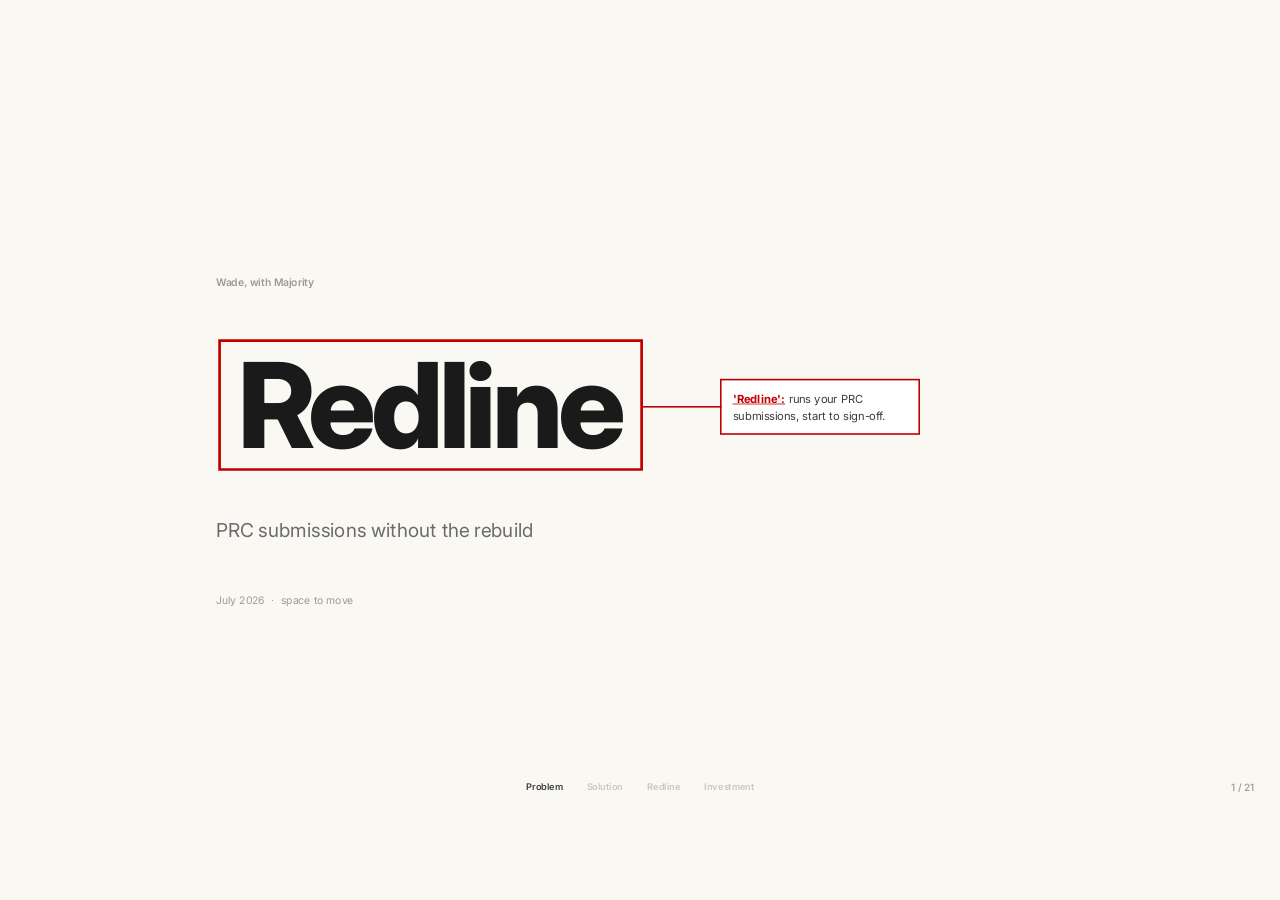
==== deck/index.html @ b6015732 "v10.2: tighten slide-6 UI loop so it visibly advances Loop was cycling but the 15s Home hold read as" ====
<!doctype html>
<html lang="en">
<head>
<meta charset="utf-8">
<meta name="viewport" content="width=device-width, initial-scale=1">
<title>Redline · Wade, with Majority</title>
<link rel="preconnect" href="https://fonts.googleapis.com">
<link rel="preconnect" href="https://fonts.gstatic.com" crossorigin>
<link href="https://fonts.googleapis.com/css2?family=Inter:wght@400;500;600;700;800&display=swap" rel="stylesheet">
<link rel="stylesheet" href="styles.css?v=11">
</head>
<body>
<svg style="display:none" xmlns="http://www.w3.org/2000/svg">
  <symbol id="i-grid" viewBox="0 0 24 24"><rect width="7" height="7" x="3" y="3" rx="1.5"/><rect width="7" height="7" x="14" y="3" rx="1.5"/><rect width="7" height="7" x="14" y="14" rx="1.5"/><rect width="7" height="7" x="3" y="14" rx="1.5"/></symbol>
  <symbol id="i-inbox" viewBox="0 0 24 24"><polyline points="22 12 16 12 14 15 10 15 8 12 2 12"/><path d="M5.45 5.11 2 12v6a2 2 0 0 0 2 2h16a2 2 0 0 0 2-2v-6l-3.45-6.89A2 2 0 0 0 16.76 4H7.24a2 2 0 0 0-1.79 1.11z"/></symbol>
  <symbol id="i-layers" viewBox="0 0 24 24"><path d="M12.83 2.18a2 2 0 0 0-1.66 0L2.6 6.08a1 1 0 0 0 0 1.83l8.58 3.91a2 2 0 0 0 1.66 0l8.58-3.9a1 1 0 0 0 0-1.83z"/><path d="M2 12a1 1 0 0 0 .58.91l8.6 3.91a2 2 0 0 0 1.65 0l8.58-3.9A1 1 0 0 0 22 12"/><path d="M2 17a1 1 0 0 0 .58.91l8.6 3.91a2 2 0 0 0 1.65 0l8.58-3.9A1 1 0 0 0 22 17"/></symbol>
  <symbol id="i-check" viewBox="0 0 24 24"><circle cx="12" cy="12" r="10"/><path d="m9 12 2 2 4-4"/></symbol>
  <symbol id="i-book" viewBox="0 0 24 24"><path d="M12 7v14"/><path d="M3 18a1 1 0 0 1-1-1V4a1 1 0 0 1 1-1h5a4 4 0 0 1 4 4 4 4 0 0 1 4-4h5a1 1 0 0 1 1 1v13a1 1 0 0 1-1 1h-6a3 3 0 0 0-3 3 3 3 0 0 0-3-3z"/></symbol>
  <symbol id="i-video" viewBox="0 0 24 24"><path d="m16 13 5.223 3.482a.5.5 0 0 0 .777-.416V7.87a.5.5 0 0 0-.752-.432L16 10.5"/><rect x="2" y="6" width="14" height="12" rx="2"/></symbol>
  <symbol id="i-cal" viewBox="0 0 24 24"><path d="M8 2v4"/><path d="M16 2v4"/><rect width="18" height="18" x="3" y="4" rx="2"/><path d="M3 10h18"/></symbol>
  <symbol id="i-monitor" viewBox="0 0 24 24"><rect width="20" height="14" x="2" y="3" rx="2"/><line x1="8" x2="16" y1="21" y2="21"/><line x1="12" x2="12" y1="17" y2="21"/></symbol>
  <symbol id="i-folder" viewBox="0 0 24 24"><path d="M20 20a2 2 0 0 0 2-2V8a2 2 0 0 0-2-2h-7.9a2 2 0 0 1-1.69-.9L9.6 3.9A2 2 0 0 0 7.93 3H4a2 2 0 0 0-2 2v13a2 2 0 0 0 2 2Z"/></symbol>
  <symbol id="i-mic" viewBox="0 0 24 24"><path d="M12 2a3 3 0 0 0-3 3v7a3 3 0 0 0 6 0V5a3 3 0 0 0-3-3Z"/><path d="M19 10v2a7 7 0 0 1-14 0v-2"/><line x1="12" x2="12" y1="19" y2="22"/></symbol>
  <symbol id="i-lcheck" viewBox="0 0 24 24"><path d="M20 6 9 17l-5-5"/></symbol>
  <symbol id="i-lalert" viewBox="0 0 24 24"><path d="m21.73 18-8-14a2 2 0 0 0-3.48 0l-8 14A2 2 0 0 0 4 21h16a2 2 0 0 0 1.73-3"/><path d="M12 9v4"/><path d="M12 17h.01"/></symbol>
  <symbol id="i-lpercent" viewBox="0 0 24 24"><line x1="19" x2="5" y1="5" y2="19"/><circle cx="6.5" cy="6.5" r="2.5"/><circle cx="17.5" cy="17.5" r="2.5"/></symbol>
  <symbol id="i-lshield" viewBox="0 0 24 24"><path d="M20 13c0 5-3.5 7.5-7.66 8.95a1 1 0 0 1-.67-.01C7.5 20.5 4 18 4 13V6a1 1 0 0 1 1-1c2 0 4.5-1.2 6.24-2.72a1.17 1.17 0 0 1 1.52 0C14.51 3.81 17 5 19 5a1 1 0 0 1 1 1z"/><path d="m9 12 2 2 4-4"/></symbol>
  <symbol id="i-lhelp" viewBox="0 0 24 24"><circle cx="12" cy="12" r="10"/><path d="M9.09 9a3 3 0 0 1 5.83 1c0 2-3 3-3 3"/><path d="M12 17h.01"/></symbol>
  <symbol id="i-lspark" viewBox="0 0 24 24"><path d="M9.937 15.5A2 2 0 0 0 8.5 14.063l-6.135-1.582a.5.5 0 0 1 0-.962L8.5 9.936A2 2 0 0 0 9.937 8.5l1.582-6.135a.5.5 0 0 1 .963 0L14.063 8.5A2 2 0 0 0 15.5 9.937l6.135 1.581a.5.5 0 0 1 0 .964L15.5 14.063a2 2 0 0 0-1.437 1.437l-1.582 6.135a.5.5 0 0 1-.963 0z"/><path d="M20 3v4"/><path d="M22 5h-4"/><path d="M4 17v2"/><path d="M5 18H3"/></symbol>
  <symbol id="i-lbubble" viewBox="0 0 24 24"><path d="M2.992 16.342a2 2 0 0 1 .094 1.167l-1.065 3.29a1 1 0 0 0 1.236 1.168l3.413-.998a2 2 0 0 1 1.099.092 10 10 0 1 0-4.777-4.719"/><path d="M12 8v4"/><path d="M12 16h.01"/></symbol>
  <symbol id="i-lclock" viewBox="0 0 24 24"><circle cx="12" cy="13" r="8"/><path d="M12 9v4l2 2"/><path d="M5 3 2 6"/><path d="m22 6-3-3"/><path d="M6.38 18.7 4 21"/><path d="M17.64 18.67 19.6 21"/></symbol>
  <symbol id="i-filetext" viewBox="0 0 24 24"><path d="M15 2H6a2 2 0 0 0-2 2v16a2 2 0 0 0 2 2h12a2 2 0 0 0 2-2V7Z"/><path d="M14 2v4a2 2 0 0 0 2 2h4"/><path d="M10 9H8"/><path d="M16 13H8"/><path d="M16 17H8"/></symbol>
  <symbol id="i-note" viewBox="0 0 24 24"><path d="M16 3H5a2 2 0 0 0-2 2v14a2 2 0 0 0 2 2h14a2 2 0 0 0 2-2V8Z"/><path d="M15 3v4a2 2 0 0 0 2 2h4"/></symbol>
  <symbol id="i-img" viewBox="0 0 24 24"><rect width="18" height="18" x="3" y="3" rx="2" ry="2"/><circle cx="9" cy="9" r="2"/><path d="m21 15-3.086-3.086a2 2 0 0 0-2.828 0L6 21"/></symbol>
  <symbol id="i-enter" viewBox="0 0 24 24"><polyline points="9 10 4 15 9 20"/><path d="M20 4v7a4 4 0 0 1-4 4H4"/></symbol>
</svg>
<div id="stage">

<!-- 1 · Cover -->
<section class="ds" data-sec="Problem">
  <div class="inner cover">
    <p class="eyebrow" data-b="1">Wade, with Majority</p>
    <div class="wordwrap" data-b="2">
      <h1 class="word">Redline</h1>
      <svg class="wordbox" viewBox="0 0 560 190" preserveAspectRatio="none" fill="none">
        <rect class="wb-rect" x="4" y="18" width="470" height="150" stroke="#c00000" stroke-width="3"/>
      </svg>
      <div class="wordnote-pos"><div class="wordnote" data-b="4"><i>'Redline':</i> runs your PRC submissions, start to sign-off.</div></div>
    </div>
    <p class="sub" data-b="3">PRC submissions without the rebuild</p>
    <p class="foot" data-b="5">July 2026 &nbsp;·&nbsp; space to move</p>
  </div>
</section>

<!-- 2 · Agenda -->
<section class="ds" data-sec="Problem">
  <div class="inner">
    <h2>Agenda</h2>
    <div class="agrows">
      <div class="agrow" data-b="1"><i>01</i><p>Problem</p></div>
      <div class="agrow" data-b="2"><i>02</i><p>Solution</p></div>
      <div class="agrow" data-b="3"><i>03</i><p>Redline</p></div>
      <div class="agrow" data-b="4"><i>04</i><p>Investment</p></div>
    </div>
  </div>
</section>

<!-- 3 · What we're solving -->
<section class="ds" data-sec="Problem">
  <div class="inner">
    <p class="kick">01 · The problem</p>
    <h2>What we're solving</h2>
    <div class="pslist">
      <div class="psrow" data-b="1"><i>1</i><p>The storyboard is rebuilt by hand, beat for beat.</p></div>
      <div class="psrow" data-b="2"><i>2</i><p>Every new format: how do we even submit this?</p></div>
      <div class="psrow" data-b="3"><i>3</i><p>Days of box-by-box annotation on every deck.</p></div>
      <div class="psrow" data-b="4"><i>4</i><p>The person annotating doesn't hold the knowledge.</p></div>
      <div class="psrow" data-b="5"><i>5</i><p>Every sticky retyped into Veeva.</p></div>
      <div class="psrow" data-b="6"><i>6</i><p>Changes are implemented from varying areas of feedback.</p></div>
      <div class="psrow" data-b="7"><i>7</i><p>Endless iterations, manual work, and resubmissions.</p></div>
    </div>
  </div>
</section>

<!-- 5 · Solved, one for one -->
<section class="ds" data-sec="Solution">
  <div class="inner">
    <p class="kick">02 · The solution</p>
    <h2>Solved, one for one</h2>
    <div class="pslist sg">
      <div class="psrow" data-b="1"><i>1</i><p>Redline builds the storyboard from the cut.</p></div>
      <div class="psrow" data-b="2"><i>2</i><p>Requirements are known before you build.</p></div>
      <div class="psrow" data-b="3"><i>3</i><p>Annotations arrive drafted.</p></div>
      <div class="psrow" data-b="4"><i>4</i><p>The knowledge lives in the system.</p></div>
      <div class="psrow" data-b="5"><i>5</i><p>The Veeva package is ready to paste.</p></div>
      <div class="psrow" data-b="6"><i>6</i><p>Every piece of feedback lands in one worklist.</p></div>
      <div class="psrow" data-b="7"><i>7</i><p>Fewer rounds. Shorter rounds.</p></div>
    </div>
  </div>
</section>

<!-- 5 · Three jobs -->
<section class="ds" data-sec="Redline">
  <div class="inner wide">
    <p class="kick">03 · Redline</p>
    <h2 style="font-size:44px">Clearing PRC, in 3 buckets</h2>
    <div class="jobs nocard">
      <div class="job" data-b="1"><i><svg class="ic"><use href="#i-layers"/></svg></i><b>The submission</b><p>Deck, annotations, and paperwork, built from your assets.</p></div>
      <div class="job" data-b="2"><i><svg class="ic"><use href="#i-book"/></svg></i><b>The review</b><p>Read the way your committee will, before it goes in.</p></div>
      <div class="job" data-b="3"><i><svg class="ic"><use href="#i-inbox"/></svg></i><b>The round</b><p>Every comment tracked, answered, and closed out.</p></div>
    </div>
  </div>
</section>

<!-- 6 · What Redline is -->
<section class="ds" data-sec="Redline">
  <div class="inner split">
    <div class="stext">
      <h2 style="font-size:29px">Runs the submission workflow, with human approval before Veeva.</h2>
      <p class="lead">Assets, context, and review history go in. Annotated decks, drafted responses, and coordinated rounds come out. Inside the tools your team already uses.</p>
      <div class="caps">
        <span>Builds the deck</span><span>Drafts every annotation</span><span>Reads it like your committee</span><span>Preps the checklist</span><span>Carries approved changes</span><span>Learns review patterns</span>
      </div>
    </div>
    <div class="sright">
      <div class="uiloop" style="width:1030px">
      <div class="uistage u1">
      <div class="window">
      <div class="winbar"><span></span><span></span><span></span><em>Redline · Home</em></div>
      <div class="app">
        <nav class="appnav">
          <div class="applogo">Redline</div>
          <span class="navlab">Main menu</span>
          <a class="cur"><svg class="ic"><use href="#i-grid"/></svg>Home</a>
          <a><svg class="ic"><use href="#i-inbox"/></svg>Submissions</a>
          <a><svg class="ic"><use href="#i-check"/></svg>Worklist</a>
          <a><svg class="ic"><use href="#i-folder"/></svg>Clients</a>
          <a><svg class="ic"><use href="#i-cal"/></svg>Calendar</a>
          <div class="appuser"><b>NC</b>Nikki Crump</div>
        </nav>
        <div class="appmain">
          <div class="greet">
            <div><b>Good morning, Fu</b><span>4 submissions move this week</span></div>
            <div class="side2"><span class="srch">Search submissions</span><span class="cbtn dark">+ New submission</span></div>
          </div>
          <div class="dashstats" style="grid-template-columns:repeat(3,1fr)">
            <div class="dstat"><span class="dnum" data-count data-from="0" data-to="24" data-dur="600">24</span><span class="dlab">Active submissions</span><span class="chip chip-green sm">+3 this week</span></div>
            <div class="dstat"><span class="dnum"><span data-count data-from="0" data-to="6" data-dur="600" data-delay="120">6</span>.4 hrs</span><span class="dlab">Avg turnaround · was 2.5 days</span><span class="chip chip-green sm">−82% vs manual</span></div>
            <div class="dstat"><span class="dnum"><span data-count data-from="0" data-to="78" data-dur="600" data-delay="240">78</span>%</span><span class="dlab">First-pass approval</span><span class="chip chip-green sm">+12 pts vs Q2</span></div>
          </div>
          <div class="dashsplit">
            <div class="dlist">
              <p class="dlhead">In motion this week</p>
              <div class="drow"><span class="dna"><b>Freddie kiosk</b><em>US-UNBC-001 · C4TC</em></span><span class="chip chip-yellow sm">In review</span><span class="drnd">Round 2</span><span class="dbar"><i style="width:72%"></i></span><span class="dpc">72%</span></div>
              <div class="drow"><span class="dna"><b>Social template</b><em>US-UNBC-002 · C4TC</em></span><span class="chip chip-blue sm">Client review</span><span class="drnd">Round 2</span><span class="dbar"><i style="width:88%"></i></span><span class="dpc">88%</span></div>
              <div class="drow"><span class="dna"><b>Event flyer</b><em>US-UNBC-003 · C4TC</em></span><span class="chip chip-purple sm">Building</span><span class="drnd">Round 1</span><span class="dbar"><i style="width:38%"></i></span><span class="dpc">38%</span></div>
              <div class="drow"><span class="dna"><b>Longform storyboard</b><em>US-UNBC-004 · C4TC</em></span><span class="chip chip-nt sm">Staged</span><span class="drnd">Round 3</span><span class="dbar"><i style="width:96%"></i></span><span class="dpc">96%</span></div>
            </div>
            <div class="dashrail">
              <div class="railcard">
                <span class="raillab">Recurring flags</span>
                <div class="flagrow"><span>Fair-balance spacing</span><span class="chip chip-pink sm">14×</span></div>
                <div class="flagrow"><span>Decimal format</span><span class="chip chip-yellow sm">9×</span></div>
                <div class="flagrow"><span>Comparative claims</span><span class="chip chip-purple sm">7×</span></div>
              </div>
              <div class="railcard">
                <span class="raillab">Upcoming PRC windows</span>
                <div class="winrow lv"><span><b>Client share · US-UNBC-001</b><em>Mon, Jul 27 · day before cutoff</em></span><small>7 days left</small></div>
                <div class="winrow bt"><span><b>Submission cutoff · Tue, Jul 28</b><em>12:00 pm · US-UNBC-001</em></span><small>8 days left</small></div>
                <div class="winrow lv"><span><b>PRC review · Thu, Jul 30</b><em>9:00 am · US-UNBC-001</em></span><small>10 days left</small></div>
              </div>
            </div>
          </div>
        </div>
      </div>
      </div>
      </div>
      <div class="uistage u2" data-clone="src-sub"></div>
      <div class="uistage u3" data-clone="src-deck"></div>
      <div class="uistage u4" data-clone="src-gmail"></div>
      <div class="uistage u5" data-clone="src-kb"></div>
      </div>
      <div class="bstrip"><span>Redline prepares</span>·<span>Your team reviews</span>·<span>A named human approves</span>·<span>Veeva remains the system of record</span></div>
    </div>
  </div>
</section>

<!-- 7 · Create (was 9) -->
<section class="ds" data-sec="Redline">
  <span class="chap">01 · The submission</span>
  <div class="inner split">
    <div class="stext">
      <h2>Upload your asset for review and its context</h2>
      <p class="lead">Drop in the asset and the docs around it. Write or record the brief: what to watch for.</p>
    </div>
    <div class="sright">
      <div class="window" id="src-sub" style="width:1030px">
      <div class="winbar"><span></span><span></span><span></span><em>Redline · Submissions · New</em></div>
      <div class="app">
        <nav class="appnav">
          <div class="applogo">Redline</div>
          <span class="navlab">Main menu</span>
          <a><svg class="ic"><use href="#i-grid"/></svg>Home</a>
          <a class="cur"><svg class="ic"><use href="#i-inbox"/></svg>Submissions</a>
          <a><svg class="ic"><use href="#i-check"/></svg>Worklist</a>
          <a><svg class="ic"><use href="#i-folder"/></svg>Clients</a>
          <a><svg class="ic"><use href="#i-cal"/></svg>Calendar</a>
          <div class="appuser"><b>NC</b>Nikki Crump</div>
        </nav>
        <div class="appmain">
          <div class="greet">
            <div><b>New submission</b><span>Assets, briefs, transcripts, guidelines · anything with context.</span></div>
            <div class="side2"><span class="cbtn">Save as draft</span><span class="cbtn dark">Build deck</span></div>
          </div>
          <div style="padding:6px 24px 20px;display:flex;flex-direction:column;gap:14px">
            <div><span class="mlab2" style="color:var(--faint);font-size:11px;font-weight:800;">Context documents</span>
              <div class="uptray5" data-b="1">
                <div class="tth"><svg class="ic"><use href="#i-mic"/></svg><b>Transcript</b>kickoff-transcript.vtt</div>
                <div class="tth"><svg class="ic"><use href="#i-filetext"/></svg><b>Brief</b>creative-brief.docx</div>
                <div class="tth"><svg class="ic"><use href="#i-book"/></svg><b>Guide</b>brand-guide.pdf</div>
                <div class="tth"><svg class="ic"><use href="#i-note"/></svg><b>Notes</b>round-1-notes.pdf</div>
                <div class="tth"><svg class="ic"><use href="#i-img"/></svg><b>Asset</b>kv-hero.png</div>
              </div>
            </div>
            <div><span class="mlab2" style="color:var(--faint);font-size:11px;font-weight:800;">Annotation brief · type it or record it</span>
              <div class="prompt" style="margin-top:8px"><p>"Annotate every claim and the ISI timing. Flag anything Regulatory would."</p><span class="vmic"><svg class="ic"><use href="#i-enter"/></svg></span></div>
            </div>
            <div><div style="display:flex;align-items:center;justify-content:space-between"><span class="mlab2" style="color:var(--faint);font-size:11px;font-weight:800;">Format</span><span class="segtog"><i>Concept</i><i class="cur">Final</i></span></div>
              <div class="nsubgrid" data-b="2">
                <div class="vtile"><span class="vico"><svg class="ic"><use href="#i-book"/></svg></span><u><b>Static PDF</b><small>pages + annotations</small></u></div>
                <div class="vtile cur"><span class="vico"><svg class="ic"><use href="#i-monitor"/></svg></span><u><b>Product</b><small>touch flow + ISI holds</small></u></div>
                <div class="vtile"><span class="vico"><svg class="ic"><use href="#i-layers"/></svg></span><u><b>Banner set</b><small>every size, one note</small></u></div>
                <div class="vtile"><span class="vico"><svg class="ic"><use href="#i-video"/></svg></span><u><b>Storyboard</b><small>frames + VO</small></u></div>
                <div class="vtile"><span class="vico"><svg class="ic"><use href="#i-folder"/></svg></span><u><b>Other</b><small>tell us how it prints</small></u></div>
              </div>
            </div>
            <div style="display:flex;justify-content:space-between;align-items:center;padding-top:6px;border-top:1px solid var(--hairline);font-size:12.5px">
              <div class="fld"><b>Gilead</b></div>
              <div class="fld"><span style="color:var(--muted)">Case number&ensp;</span><b>US-UNBC-4289</b></div>
            </div>
          </div>
        </div>
      </div>
      </div>
      <p class="whis">The docs give it context. The brief says what to annotate.</p>
      <div class="tagrow"><span class="mtag">Underlying capability demonstrated on Feed</span></div>
    </div>
  </div>
</section>

<!-- 10 · Built -->
<section class="ds" data-sec="Redline">
  <span class="chap">01 · The submission</span>
  <div class="inner split">
    <div class="stext">
      <h2>Redline builds the deck for you</h2>
      <p class="lead">Annotated the way the account prefers, for that asset type. Your team comments right on the page, together.</p>
    </div>
    <div class="sright">
      <div class="crop asm" id="src-deck" style="width:1030px">
        <div class="cropbar"><span></span><span></span><span></span><em>Redline · Deck studio · US-UNBC-4235 · C4TC NY event postcard</em></div>
        <div class="app slim">
        <nav class="appnav">
          <div class="applogo">Redline</div>
          <a><svg class="ic"><use href="#i-grid"/></svg>Home</a>
          <a><svg class="ic"><use href="#i-inbox"/></svg>Submissions</a>
          <a><svg class="ic"><use href="#i-check"/></svg>Worklist</a>
          <a><svg class="ic"><use href="#i-folder"/></svg>Clients</a>
          <a><svg class="ic"><use href="#i-cal"/></svg>Calendar</a>
          <div class="navdiv"></div>
          <div class="navsub"><b>US-UNBC-4235</b><small>C4TC NY event postcard · Round 1</small></div>
          <a class="sub cur">Deck studio</a>
          <a class="sub">Pre-read</a>
          <a class="sub">Comments</a>
          <a class="sub">Responses</a>
          <a class="sub">Checklist</a>
          <a class="sub">Rounds</a>
          <div class="appuser"><b>NC</b>Nikki Crump</div>
        </nav>
        <div class="appmain">
        <div class="edhead2"><span class="crumb">HIV Prevention_Freddie Experiential_Care For The Culture NY Event_Post Card_June2026</span><span class="avstack"><span class="av pu">DR</span><span class="av bl">MK</span><span class="av gr">SO</span></span><span class="cbtn">Share</span><span class="cbtn dark">Comment</span></div>
        <div class="gtool">
          <span class="gmenus"><svg width="11" height="11" viewBox="0 0 24 24" fill="none" stroke="currentColor" stroke-width="2.5" stroke-linecap="round" stroke-linejoin="round"><path d="m21 21-4.34-4.34"/><circle cx="11" cy="11" r="8"/></svg>Menus</span>
          <span class="gbtn"><svg width="14" height="14" viewBox="0 0 24 24" fill="none" stroke="currentColor" stroke-width="2.5" stroke-linecap="round" stroke-linejoin="round"><path d="M5 12h14"/><path d="M12 5v14"/></svg></span>
          <span class="gbtn"><svg width="13" height="13" viewBox="0 0 24 24" fill="none" stroke="currentColor" stroke-width="2.5" stroke-linecap="round" stroke-linejoin="round"><rect width="18" height="18" x="3" y="3" rx="2"/><path d="M8 12h8"/><path d="M12 8v8"/></svg></span>
          <span class="gbtn"><svg width="13" height="13" viewBox="0 0 24 24" fill="none" stroke="currentColor" stroke-width="2.5" stroke-linecap="round" stroke-linejoin="round"><path d="M9 14 4 9l5-5"/><path d="M4 9h10.5a5.5 5.5 0 0 1 5.5 5.5a5.5 5.5 0 0 1-5.5 5.5H11"/></svg></span>
          <span class="gbtn"><svg width="13" height="13" viewBox="0 0 24 24" fill="none" stroke="currentColor" stroke-width="2.5" stroke-linecap="round" stroke-linejoin="round"><path d="m15 14 5-5-5-5"/><path d="M20 9H9.5A5.5 5.5 0 0 0 4 14.5A5.5 5.5 0 0 0 9.5 20H13"/></svg></span>
          <span class="gbtn"><svg width="13" height="13" viewBox="0 0 24 24" fill="none" stroke="currentColor" stroke-width="2.5" stroke-linecap="round" stroke-linejoin="round"><path d="M6 18H4a2 2 0 0 1-2-2v-5a2 2 0 0 1 2-2h16a2 2 0 0 1 2 2v5a2 2 0 0 1-2 2h-2"/><path d="M6 9V3a1 1 0 0 1 1-1h10a1 1 0 0 1 1 1v6"/><rect x="6" y="14" width="12" height="8" rx="1"/></svg></span>
          <span class="gbtn"><svg width="13" height="13" viewBox="0 0 24 24" fill="none" stroke="currentColor" stroke-width="2.5" stroke-linecap="round" stroke-linejoin="round"><path d="m9 11-6 6v3h9l3-3"/><path d="m22 12-4.6 4.6a2 2 0 0 1-2.8 0l-5.2-5.2a2 2 0 0 1 0-2.8L14 4"/></svg></span>
          <span class="gbtn"><svg width="13" height="13" viewBox="0 0 24 24" fill="none" stroke="currentColor" stroke-width="2.5" stroke-linecap="round" stroke-linejoin="round"><circle cx="11" cy="11" r="8"/><line x1="21" x2="16.65" y1="21" y2="16.65"/><line x1="11" x2="11" y1="8" y2="14"/><line x1="8" x2="14" y1="11" y2="11"/></svg></span>
          <span class="gbtn wide">Fit<svg width="9" height="9" viewBox="0 0 24 24" fill="none" stroke="currentColor" stroke-width="2.5" stroke-linecap="round" stroke-linejoin="round"><path d="m6 9 6 6 6-6"/></svg></span>
          <span class="gdiv"></span>
          <span class="gbtn on"><svg width="12" height="12" viewBox="0 0 24 24" fill="currentColor" stroke="none"><path d="M5 5a2 2 0 0 1 3.008-1.728l11.997 6.998a2 2 0 0 1 .003 3.458l-12 7A2 2 0 0 1 5 19z"/></svg></span>
          <span class="gbtn"><b style="font:700 12px/1 Arial;color:#5f6368">T<span style="font-size:8px">t</span></b></span>
          <span class="gbtn"><svg width="13" height="13" viewBox="0 0 24 24" fill="none" stroke="currentColor" stroke-width="2.5" stroke-linecap="round" stroke-linejoin="round"><circle cx="12" cy="12" r="10"/></svg></span>
          <span class="gbtn wide"><svg width="14" height="14" viewBox="0 0 24 24" fill="none" stroke="currentColor" stroke-width="2.5" stroke-linecap="round" stroke-linejoin="round"><path d="M5 12h14"/></svg><svg width="9" height="9" viewBox="0 0 24 24" fill="none" stroke="currentColor" stroke-width="2.5" stroke-linecap="round" stroke-linejoin="round"><path d="m6 9 6 6 6-6"/></svg></span>
          <span class="gbtn"><svg width="13" height="13" viewBox="0 0 24 24" fill="none" stroke="currentColor" stroke-width="2.5" stroke-linecap="round" stroke-linejoin="round"><path d="M21.174 6.812a1 1 0 0 0-3.986-3.987L3.842 16.174a2 2 0 0 0-.5.83l-1.321 4.352a.5.5 0 0 0 .623.622l4.353-1.32a2 2 0 0 0 .83-.497z"/><path d="m15 5 4 4"/></svg></span>
          <span class="gbtn"><svg width="13" height="13" viewBox="0 0 24 24" fill="none" stroke="currentColor" stroke-width="2.5" stroke-linecap="round" stroke-linejoin="round"><path d="M21 5H3"/><path d="M15 12H3"/><path d="M17 19H3"/></svg></span>
          <span class="gbtn"><svg width="13" height="13" viewBox="0 0 24 24" fill="none" stroke="currentColor" stroke-width="2.5" stroke-linecap="round" stroke-linejoin="round"><path d="M3 5h18"/><path d="M3 12h18"/><path d="M3 19h18"/></svg></span>
          <span class="gbtn"><svg width="13" height="13" viewBox="0 0 24 24" fill="none" stroke="currentColor" stroke-width="2.5" stroke-linecap="round" stroke-linejoin="round"><path d="M9 17H7A5 5 0 0 1 7 7h2"/><path d="M15 7h2a5 5 0 1 1 0 10h-2"/><line x1="8" x2="16" y1="12" y2="12"/></svg></span>
          <span class="gbtn"><svg width="13" height="13" viewBox="0 0 24 24" fill="none" stroke="currentColor" stroke-width="2.5" stroke-linecap="round" stroke-linejoin="round"><path d="M22 17a2 2 0 0 1-2 2H6.828a2 2 0 0 0-1.414.586l-2.202 2.202A.71.71 0 0 1 2 21.286V5a2 2 0 0 1 2-2h16a2 2 0 0 1 2 2z"/><path d="M12 8v6"/><path d="M9 11h6"/></svg></span>
          <span class="gbtn wide"><svg width="12" height="12" viewBox="0 0 24 24" fill="none" stroke="currentColor" stroke-width="2.5" stroke-linecap="round" stroke-linejoin="round"><circle cx="19" cy="5" r="2"/><circle cx="5" cy="19" r="2"/><path d="M5 17A12 12 0 0 1 17 5"/></svg><svg width="9" height="9" viewBox="0 0 24 24" fill="none" stroke="currentColor" stroke-width="2.5" stroke-linecap="round" stroke-linejoin="round"><path d="m6 9 6 6 6-6"/></svg></span>
          <span class="gbtn"><svg width="13" height="13" viewBox="0 0 24 24" fill="none" stroke="currentColor" stroke-width="2.5" stroke-linecap="round" stroke-linejoin="round"><path d="m16 13 5.223 3.482a.5.5 0 0 0 .777-.416V7.87a.5.5 0 0 0-.752-.432L16 10.5"/><rect x="2" y="6" width="14" height="12" rx="2"/></svg></span>
          <span class="gtxt">Replace image</span>
          <span class="gdiv"></span>
          <span class="gtxt">Format options</span>
        </div>
        <div style="display:grid;grid-template-columns:88px 1fr 244px;flex:1;min-height:0">
          <div class="modrail" style="background:var(--paper);border-right:1px solid var(--hairline)">
            <div class="thumb cur"><u>1 · NY front</u><s class="w8"></s><s class="w6"></s></div>
            <div class="thumb"><u>2 · NY back</u><s class="w6"></s><s class="w8"></s></div>
            <div class="thumb"><u>3 · ATL front</u><s class="w8"></s><s class="w4"></s></div>
            <div class="thumb"><u>4 · ATL back</u><s class="w6"></s><s class="w6"></s></div>
            <div class="thumb"><u>5 · Specs</u><s class="w8"></s><s class="w8"></s></div>
            <div class="thumb"><u>6 · Legal</u><s class="w4"></s><s class="w6"></s></div>
          </div>
          <div style="display:flex;align-items:center;justify-content:center;padding:20px;background:var(--paper);min-width:0">
            <div class="pcpage" data-a="1" style="max-width:none">
              <img src="assets/provided/deckpage-annotated.png" alt="NY postcard deck page, annotated">
            </div>
          </div>
          <div class="edrail" style="background:var(--surface);border-left:1px solid var(--hairline)">
            <h6>What to annotate</h6>
            <div class="tgl on">Claims</div>
            <div class="tgl on">Functionality</div>
            <div class="tgl on">Clickability</div>
            <div class="tgl">Person placement</div>
            <span class="railnote">Saved to the C4TC annotation profile</span>
            <div class="railcall" data-a="4"><b>Page inserted</b><p>54 pages renumber. Footers update.</p><span class="cbtn">Apply to all</span></div>
          </div>
        </div>
        </div></div>
      </div>
      <p class="whis">Every page editable, in Redline or exported straight to Slides.</p>
      <div class="tagrow"><span class="mtag">Underlying capability demonstrated on Feed</span></div>
    </div>
  </div>
</section>

<!-- 11 · Committee read (was 12) -->
<section class="ds" data-sec="Redline">
  <span class="chap">02 · The review</span>
  <div class="inner split">
    <div class="stext">
      <h2 style="font-size:32px">Reads it the way your committee will</h2>
      <p class="lead">Before you submit: likely flags, missed annotations, and a summary.</p>
    </div>
    <div class="sright">
      <div class="crop" style="width:960px">
        <div class="cropbar"><span></span><span></span><span></span><em>Redline · US-UNBC-001 · Round 2</em></div>
        <div class="app slim">
        <nav class="appnav">
          <div class="applogo">Redline</div>
          <a><svg class="ic"><use href="#i-grid"/></svg>Home</a>
          <a><svg class="ic"><use href="#i-inbox"/></svg>Submissions</a>
          <a><svg class="ic"><use href="#i-check"/></svg>Worklist</a>
          <a><svg class="ic"><use href="#i-folder"/></svg>Clients</a>
          <a><svg class="ic"><use href="#i-cal"/></svg>Calendar</a>
          <div class="navdiv"></div>
          <div class="navsub"><b>US-UNBC-001</b><small>Freddie congress kiosk · Round 2</small></div>
          <a class="sub">Deck studio</a>
          <a class="sub cur">Pre-read</a>
          <a class="sub">Comments</a>
          <a class="sub">Responses</a>
          <a class="sub">Checklist</a>
          <a class="sub">Rounds</a>
          <div class="appuser"><b>NC</b>Nikki Crump</div>
        </nav>
        <div class="appmain">
        <div class="greet">
          <div><b>Pre-submission review</b><span>Read the way your committee reads · trained on 14 rounds</span></div>
          <div class="side2"><span class="subrnd">Round 2</span><span class="cbtn">Re-run review</span></div>
        </div>
        <div class="sumcard">
          <b>What Redline found</b>
          <p>Five items need attention. Two likely flags, two missed annotations, one human call.</p>
        </div>
        <div class="flaglist">
          <div class="fxrow" data-b="1"><span class="itile pk"><svg class="icl"><use href="#i-lbubble"/></svg></span><p>"Superior efficacy" phrasing<small>Legal rejects superiority claims without head-to-head data</small></p><span class="chip chip-pink sm">Likely flag</span><span class="chev">›</span></div>
          <div class="fxrow" data-b="2"><span class="itile pk"><svg class="icl"><use href="#i-lclock"/></svg></span><p>ISI hold under 4 seconds<small>Regulatory has flagged this in prior kiosk rounds</small></p><span class="chip chip-pink sm">Likely flag</span><span class="chev">›</span></div>
          <div class="fxrow" data-b="3"><span class="itile bl"><svg class="icl"><use href="#i-lpercent"/></svg></span><p>Decimals written 2,5% on frames 2, 5, 9<small>house rule: periods, never commas</small></p><span class="chip chip-nt sm">Requirement check</span><span class="chev">›</span></div>
          <div class="fxrow" data-b="4"><span class="itile ye"><svg class="icl"><use href="#i-lshield"/></svg></span><p>Claim C-07 drifted from the approved form<small>no longer matches the claims library</small></p><span class="chip chip-yellow sm">Possible issue</span><span class="chev">›</span></div>
          <div class="fxrow" data-b="5"><span class="itile nt"><svg class="icl"><use href="#i-lhelp"/></svg></span><p>New comparative chart on frame 6<small>no precedent in your history, so a person looks</small></p><span class="chip chip-nt sm">Needs human interpretation</span><span class="chev">›</span></div>
        </div>
        </div></div>
      </div>
      <p class="whis">Trained on your history. Sharper every round. Honest about what it can't call.</p>
    </div>
  </div>
</section>

<!-- 12 · Flag detail (was 13) -->
<section class="ds" data-sec="Redline">
  <span class="chap">02 · The review</span>
  <div class="inner split">
    <div class="stext">
      <h2 style="font-size:30px">Shows what may be flagged, and why</h2>
      <p class="lead">Decks can be created for any asset type.</p>
    </div>
    <div class="sright">
      <div class="crop asm" style="width:1080px">
        <div class="cropbar"><span></span><span></span><span></span><em>Redline · Deck studio · US-UNBC-4289 · C4TC Feed kiosk</em></div>
        <div class="app slim">
        <nav class="appnav">
          <div class="applogo">Redline</div>
          <a><svg class="ic"><use href="#i-grid"/></svg>Home</a>
          <a><svg class="ic"><use href="#i-inbox"/></svg>Submissions</a>
          <a><svg class="ic"><use href="#i-check"/></svg>Worklist</a>
          <a><svg class="ic"><use href="#i-folder"/></svg>Clients</a>
          <a><svg class="ic"><use href="#i-cal"/></svg>Calendar</a>
          <div class="navdiv"></div>
          <div class="navsub"><b>US-UNBC-4289</b><small>C4TC Feed kiosk · Round 1</small></div>
          <a class="sub cur">Deck studio</a>
          <a class="sub">Pre-read</a>
          <a class="sub">Comments</a>
          <a class="sub">Responses</a>
          <a class="sub">Checklist</a>
          <a class="sub">Rounds</a>
          <div class="appuser"><b>NC</b>Nikki Crump</div>
        </nav>
        <div class="appmain">
        <div class="edhead2"><span class="crumb">HIV Prevention_Freddie Experiential_Care For The Culture Feed Kiosk_June2026</span><span class="avstack"><span class="av pu">DR</span><span class="av bl">MK</span><span class="av gr">SO</span></span><span class="cbtn">Share</span><span class="cbtn dark">Comment</span></div>
        <div class="gtool">
          <span class="gmenus"><svg width="11" height="11" viewBox="0 0 24 24" fill="none" stroke="currentColor" stroke-width="2.5" stroke-linecap="round" stroke-linejoin="round"><path d="m21 21-4.34-4.34"/><circle cx="11" cy="11" r="8"/></svg>Menus</span>
          <span class="gbtn"><svg width="14" height="14" viewBox="0 0 24 24" fill="none" stroke="currentColor" stroke-width="2.5" stroke-linecap="round" stroke-linejoin="round"><path d="M5 12h14"/><path d="M12 5v14"/></svg></span>
          <span class="gbtn"><svg width="13" height="13" viewBox="0 0 24 24" fill="none" stroke="currentColor" stroke-width="2.5" stroke-linecap="round" stroke-linejoin="round"><rect width="18" height="18" x="3" y="3" rx="2"/><path d="M8 12h8"/><path d="M12 8v8"/></svg></span>
          <span class="gbtn"><svg width="13" height="13" viewBox="0 0 24 24" fill="none" stroke="currentColor" stroke-width="2.5" stroke-linecap="round" stroke-linejoin="round"><path d="M9 14 4 9l5-5"/><path d="M4 9h10.5a5.5 5.5 0 0 1 5.5 5.5a5.5 5.5 0 0 1-5.5 5.5H11"/></svg></span>
          <span class="gbtn"><svg width="13" height="13" viewBox="0 0 24 24" fill="none" stroke="currentColor" stroke-width="2.5" stroke-linecap="round" stroke-linejoin="round"><path d="m15 14 5-5-5-5"/><path d="M20 9H9.5A5.5 5.5 0 0 0 4 14.5A5.5 5.5 0 0 0 9.5 20H13"/></svg></span>
          <span class="gbtn"><svg width="13" height="13" viewBox="0 0 24 24" fill="none" stroke="currentColor" stroke-width="2.5" stroke-linecap="round" stroke-linejoin="round"><path d="M6 18H4a2 2 0 0 1-2-2v-5a2 2 0 0 1 2-2h16a2 2 0 0 1 2 2v5a2 2 0 0 1-2 2h-2"/><path d="M6 9V3a1 1 0 0 1 1-1h10a1 1 0 0 1 1 1v6"/><rect x="6" y="14" width="12" height="8" rx="1"/></svg></span>
          <span class="gbtn"><svg width="13" height="13" viewBox="0 0 24 24" fill="none" stroke="currentColor" stroke-width="2.5" stroke-linecap="round" stroke-linejoin="round"><path d="m9 11-6 6v3h9l3-3"/><path d="m22 12-4.6 4.6a2 2 0 0 1-2.8 0l-5.2-5.2a2 2 0 0 1 0-2.8L14 4"/></svg></span>
          <span class="gbtn"><svg width="13" height="13" viewBox="0 0 24 24" fill="none" stroke="currentColor" stroke-width="2.5" stroke-linecap="round" stroke-linejoin="round"><circle cx="11" cy="11" r="8"/><line x1="21" x2="16.65" y1="21" y2="16.65"/><line x1="11" x2="11" y1="8" y2="14"/><line x1="8" x2="14" y1="11" y2="11"/></svg></span>
          <span class="gbtn wide">Fit<svg width="9" height="9" viewBox="0 0 24 24" fill="none" stroke="currentColor" stroke-width="2.5" stroke-linecap="round" stroke-linejoin="round"><path d="m6 9 6 6 6-6"/></svg></span>
          <span class="gdiv"></span>
          <span class="gbtn on"><svg width="12" height="12" viewBox="0 0 24 24" fill="currentColor" stroke="none"><path d="M5 5a2 2 0 0 1 3.008-1.728l11.997 6.998a2 2 0 0 1 .003 3.458l-12 7A2 2 0 0 1 5 19z"/></svg></span>
          <span class="gbtn"><b style="font:700 12px/1 Arial;color:#5f6368">T<span style="font-size:8px">t</span></b></span>
          <span class="gbtn"><svg width="13" height="13" viewBox="0 0 24 24" fill="none" stroke="currentColor" stroke-width="2.5" stroke-linecap="round" stroke-linejoin="round"><circle cx="12" cy="12" r="10"/></svg></span>
          <span class="gbtn wide"><svg width="14" height="14" viewBox="0 0 24 24" fill="none" stroke="currentColor" stroke-width="2.5" stroke-linecap="round" stroke-linejoin="round"><path d="M5 12h14"/></svg><svg width="9" height="9" viewBox="0 0 24 24" fill="none" stroke="currentColor" stroke-width="2.5" stroke-linecap="round" stroke-linejoin="round"><path d="m6 9 6 6 6-6"/></svg></span>
          <span class="gbtn"><svg width="13" height="13" viewBox="0 0 24 24" fill="none" stroke="currentColor" stroke-width="2.5" stroke-linecap="round" stroke-linejoin="round"><path d="M21.174 6.812a1 1 0 0 0-3.986-3.987L3.842 16.174a2 2 0 0 0-.5.83l-1.321 4.352a.5.5 0 0 0 .623.622l4.353-1.32a2 2 0 0 0 .83-.497z"/><path d="m15 5 4 4"/></svg></span>
          <span class="gbtn"><svg width="13" height="13" viewBox="0 0 24 24" fill="none" stroke="currentColor" stroke-width="2.5" stroke-linecap="round" stroke-linejoin="round"><path d="M21 5H3"/><path d="M15 12H3"/><path d="M17 19H3"/></svg></span>
          <span class="gbtn"><svg width="13" height="13" viewBox="0 0 24 24" fill="none" stroke="currentColor" stroke-width="2.5" stroke-linecap="round" stroke-linejoin="round"><path d="M3 5h18"/><path d="M3 12h18"/><path d="M3 19h18"/></svg></span>
          <span class="gbtn"><svg width="13" height="13" viewBox="0 0 24 24" fill="none" stroke="currentColor" stroke-width="2.5" stroke-linecap="round" stroke-linejoin="round"><path d="M9 17H7A5 5 0 0 1 7 7h2"/><path d="M15 7h2a5 5 0 1 1 0 10h-2"/><line x1="8" x2="16" y1="12" y2="12"/></svg></span>
          <span class="gbtn"><svg width="13" height="13" viewBox="0 0 24 24" fill="none" stroke="currentColor" stroke-width="2.5" stroke-linecap="round" stroke-linejoin="round"><path d="M22 17a2 2 0 0 1-2 2H6.828a2 2 0 0 0-1.414.586l-2.202 2.202A.71.71 0 0 1 2 21.286V5a2 2 0 0 1 2-2h16a2 2 0 0 1 2 2z"/><path d="M12 8v6"/><path d="M9 11h6"/></svg></span>
          <span class="gbtn wide"><svg width="12" height="12" viewBox="0 0 24 24" fill="none" stroke="currentColor" stroke-width="2.5" stroke-linecap="round" stroke-linejoin="round"><circle cx="19" cy="5" r="2"/><circle cx="5" cy="19" r="2"/><path d="M5 17A12 12 0 0 1 17 5"/></svg><svg width="9" height="9" viewBox="0 0 24 24" fill="none" stroke="currentColor" stroke-width="2.5" stroke-linecap="round" stroke-linejoin="round"><path d="m6 9 6 6 6-6"/></svg></span>
          <span class="gbtn"><svg width="13" height="13" viewBox="0 0 24 24" fill="none" stroke="currentColor" stroke-width="2.5" stroke-linecap="round" stroke-linejoin="round"><path d="m16 13 5.223 3.482a.5.5 0 0 0 .777-.416V7.87a.5.5 0 0 0-.752-.432L16 10.5"/><rect x="2" y="6" width="14" height="12" rx="2"/></svg></span>
          <span class="gtxt">Replace image</span>
          <span class="gdiv"></span>
          <span class="gtxt">Format options</span>
        </div>
        <div style="display:grid;grid-template-columns:88px 1fr 300px;flex:1;min-height:0;height:340px">
          <div class="modrail" style="background:var(--paper);border-right:1px solid var(--hairline)">
            <div class="thumb"><u>1 · Welcome</u><s class="w8"></s><s class="w6"></s></div>
            <div class="thumb cur"><u>2 · Feed opt-in</u><s class="w6"></s><s class="w8"></s></div>
            <div class="thumb"><u>3 · Postcard</u><s class="w8"></s><s class="w4"></s></div>
            <div class="thumb"><u>4 · SMS flow</u><s class="w6"></s><s class="w6"></s></div>
            <div class="thumb"><u>5 · Legal</u><s class="w4"></s><s class="w6"></s></div>
          </div>
          <div style="display:flex;align-items:center;justify-content:center;padding:20px;background:var(--paper);min-width:0">
            <div class="pcpage" data-a="1" style="max-width:none;height:100%;display:flex;align-items:center;justify-content:center">
              <img src="assets/provided/page-flagged.png" alt="Feed opt-in kiosk page with reviewer notes drafted in place" style="width:auto;max-width:100%;max-height:100%">
            </div>
          </div>
          <div class="gclist" style="border-radius:0;border:0;border-left:1px solid var(--hairline);box-shadow:none">
            <div class="gcprog">
              <b>Suggested changes<span>12 drafted</span></b>
            </div>
            <div class="gcrows">
              <div class="gcrow cur" data-a="2"><div class="gck"><b>✓</b><p>Note to reviewer drafted for the opt-in button</p></div><div class="gcrowmeta"><span class="chip chip-purple sm">Kickoff transcript</span></div><div class="gcsrc" data-a="3"><b>Source · Kickoff transcript · 14:22</b>"Reviewers will ask what opt-in does with the photo. Spell it out on the page."</div></div>
              <div class="gcrow"><div class="gck"><b>✓</b><p>Photo card takeaway noted on the decline path</p></div><div class="gcrowmeta"><span class="chip chip-pink sm">Regulatory pattern</span></div></div>
              <div class="gcrow"><div class="gck"><b>✓</b><p>24-hour visibility window stated in plain language</p></div><div class="gcrowmeta"><span class="chip chip-blue sm">Claims library</span></div></div>
              <div class="gcrow"><div class="gck"><b>✓</b><p>Day-after disclosure added to the SMS timing</p></div><div class="gcrowmeta"><span class="chip chip-nt sm">House rule</span></div></div>
            </div>
            <span class="gcbtn"><svg class="icl"><use href="#i-lspark"/></svg>Implement changes with the editor</span>
          </div>
        </div>
        </div></div>
      </div>
      <p class="whis">Every note drafts its change in place, awaiting your approval.</p>
      <div class="tagrow"><span class="mtag">Underlying capability demonstrated on Feed</span></div>
    </div>
  </div>
</section>

<!-- 14 · Track the feedback (was 15) -->
<section class="ds" data-sec="Redline">
  <span class="chap">03 · The round</span>
  <div class="inner split">
    <div class="stext">
      <h2>Track the feedback</h2>
      <p class="lead">Every comment becomes a worklist item, matched to its slide.</p>
      <p class="lead" style="margin-top:12px">Every item gets an owner, a complexity, and an area.</p>
    </div>
    <div class="sright">
      <div class="crop" style="width:1000px">
        <div class="cropbar"><span></span><span></span><span></span><em>Redline · US-UNBC-001 · Round 2</em></div>
        <div class="app slim">
        <nav class="appnav">
          <div class="applogo">Redline</div>
          <a><svg class="ic"><use href="#i-grid"/></svg>Home</a>
          <a><svg class="ic"><use href="#i-inbox"/></svg>Submissions</a>
          <a><svg class="ic"><use href="#i-check"/></svg>Worklist</a>
          <a><svg class="ic"><use href="#i-folder"/></svg>Clients</a>
          <a><svg class="ic"><use href="#i-cal"/></svg>Calendar</a>
          <div class="navdiv"></div>
          <div class="navsub"><b>US-UNBC-001</b><small>Freddie congress kiosk · Round 2</small></div>
          <a class="sub">Deck studio</a>
          <a class="sub">Pre-read</a>
          <a class="sub cur">Comments</a>
          <a class="sub">Responses</a>
          <a class="sub">Checklist</a>
          <a class="sub">Rounds</a>
          <div class="appuser"><b>NC</b>Nikki Crump</div>
        </nav>
        <div class="appmain">
        <div class="greet">
          <div><b>Open comments</b><span>Freddie kiosk · imported 4 min ago</span></div>
          <div class="side2"><span class="subrnd">Round 2</span><span class="cbtn">Export plan</span><span class="cbtn dark">Re-ingest round</span></div>
        </div>
        <div class="destat">
          <span><b data-count data-from="0" data-to="128" data-dur="600">128</b>ingested</span>
          <span><b data-count data-from="128" data-to="96" data-dur="600" data-delay="500">96</b>after de-dupe</span>
        </div>
        <div class="trow thead"><span>To-do</span><span>Element</span><span>Source</span><span>Complexity</span><span>Owner</span></div>
        <div class="trow done"><span>Soften "superior efficacy"</span><span class="tel">Slide 3 · headline</span><span class="chip chip-purple">PRC</span><span class="chip chip-green">Copy</span><span class="town">Editorial</span></div>
        <div class="trow done"><span>Fix decimals, 2,5% to 2.5%</span><span class="tel">Slides 2, 5, 9</span><span class="chip chip-purple">PRC</span><span class="chip chip-green">Copy</span><span class="town">Editorial</span></div>
        <div class="trow"><span>Hold the ISI 4 seconds on scroll</span><span class="tel">Slide 12 · ISI</span><span class="chip chip-purple">PRC</span><span class="chip chip-orange">Functionality</span><span class="town">Engineering</span></div>
        <div class="trow"><span>Remove star element from the hero</span><span class="tel">Slide 1 · hero art</span><span class="chip chip-orange">Client</span><span class="chip chip-yellow">Design</span><span class="town">Creative · PSD</span></div>
        <div class="trow"><span>Relink claim C-07 to the approved form</span><span class="tel">Slide 7 · claim</span><span class="chip chip-blue">Pre-PRC</span><span class="chip chip-green">Copy</span><span class="town">Editorial</span></div>
        </div></div>
      </div>
      <p class="whis">128 stickies in, 96 real to-dos out. Nothing retyped.</p>
    </div>
  </div>
</section>

<!-- 15 · From sticky to answer (was 16) -->
<section class="ds" data-sec="Redline">
  <span class="chap">03 · The round</span>
  <div class="inner split">
    <div class="stext">
      <h2>From sticky to answer</h2>
      <p class="lead">The original sticky, its page, and a drafted response.</p>
    </div>
    <div class="sright">
      <div class="crop" style="width:950px">
        <div class="cropbar"><span></span><span></span><span></span><em>Redline · US-UNBC-001 · Round 2</em></div>
        <div class="app slim">
        <nav class="appnav">
          <div class="applogo">Redline</div>
          <a><svg class="ic"><use href="#i-grid"/></svg>Home</a>
          <a><svg class="ic"><use href="#i-inbox"/></svg>Submissions</a>
          <a><svg class="ic"><use href="#i-check"/></svg>Worklist</a>
          <a><svg class="ic"><use href="#i-folder"/></svg>Clients</a>
          <a><svg class="ic"><use href="#i-cal"/></svg>Calendar</a>
          <div class="navdiv"></div>
          <div class="navsub"><b>US-UNBC-001</b><small>Freddie congress kiosk · Round 2</small></div>
          <a class="sub">Deck studio</a>
          <a class="sub">Pre-read</a>
          <a class="sub">Comments</a>
          <a class="sub cur">Responses</a>
          <a class="sub">Checklist</a>
          <a class="sub">Rounds</a>
          <div class="appuser"><b>NC</b>Nikki Crump</div>
        </nav>
        <div class="appmain">
        <div class="resphead">
          <div><b>Drafted responses</b><span>96 stickies, each mapped to its frame, formatted for Veeva</span></div>
          <span class="cbtn dark">Copy all responses</span>
        </div>
        <div class="resplist">
          <div class="srow" data-b="1">
            <span class="stag">Sticky 14</span>
            <p>"Superior efficacy is not substantiated. Soften."<b>Softened to "substantiated efficacy" per the approved comparative form.</b></p>
            <span class="sframe">Paste to Frame 3 · headline</span>
            <span class="cbtn">Copy</span>
          </div>
          <div class="srow" data-b="2">
            <span class="stag">Sticky 15</span>
            <p>"2,5% is the EU format. Fix."<b>Corrected to 2.5% on every instance, per your style guide.</b></p>
            <span class="sframe">Paste to Frames 2, 5, 9</span>
            <span class="cbtn">Copy</span>
          </div>
          <div class="srow" data-b="3">
            <span class="stag">Sticky 17</span>
            <p>"ISI must hold 4 seconds on scroll."<b>Scroll hold set to 4 seconds. Engineering confirmed on device.</b></p>
            <span class="sframe">Paste to Frame 12 · ISI</span>
            <span class="cbtn">Copy</span>
          </div>
          <div class="srow" data-b="4">
            <span class="stag">Sticky 18</span>
            <p>"Star element reads as a claim. Remove."<b>Removed from the hero. PSD change routed to creative.</b></p>
            <span class="sframe">Paste to Frame 1 · hero art</span>
            <span class="cbtn">Copy</span>
          </div>
          <div class="srow" data-b="5">
            <span class="stag">Sticky 21</span>
            <p>"Claim C-07 cites the old form."<b>Relinked to the approved comparative form.</b></p>
            <span class="sframe">Paste to Frame 7 · claim</span>
            <span class="cbtn">Copy</span>
          </div>
          <div class="srow" data-b="6">
            <span class="stag">Sticky 22</span>
            <p>"Kiosk CTA overlaps the fair balance."<b>CTA moved 12px up. Fair balance clear at every size.</b></p>
            <span class="sframe">Paste to Frame 9 · CTA</span>
            <span class="cbtn">Copy</span>
          </div>
        </div>
        </div></div>
      </div>
      <p class="whis">One click each, or the whole set in one pass.</p>
      <div class="tagrow"><span class="mtag">Underlying capability demonstrated on Feed</span></div>
    </div>
  </div>
</section>

<!-- 12 · Sources + what they become -->
<section class="ds" data-sec="Redline">
  <div class="inner wide">
    <h2 style="font-size:38px">Integrated in what you already use</h2>
    <p class="lead" style="max-width:820px">Redline ingests where your team already works. What comes out, your team validates.</p>
    <div class="srcwrap">
      <div class="srccol" data-b="1">
        <h5 class="pu">Redline pulls from</h5>
        <div class="srcitem"><span class="glogo multi"><img src="assets/logos/teams.png" alt=""><img src="assets/logos/zoom.png" alt=""><img src="assets/logos/meet.png" alt=""><img src="assets/logos/gmail.png" alt=""></span><u>Teams / Zoom / Meet / Gmail<small>Transcripts and threads</small></u></div>
        <div class="srcitem"><span class="glogo"><img src="assets/logos/drive.png" alt=""></span><u>Google Drive<small>Approved folders only</small></u></div>
        <div class="srcitem"><span class="glogo"><img src="assets/logos/slides.png" alt=""></span><u>Google Slides<small>Import, export, connected sync</small></u></div>
        <div class="srcitem"><span class="glogo"><img src="assets/logos/veeva.png" alt=""></span><u>Veeva exports<small>Prior rounds and response packages</small></u></div>
        <div class="srcitem"><span class="glogo"><img src="assets/logos/indesign.png" alt=""></span><u>PDFs · InDesign exports</u></div>
        <div class="srcitem"><span class="glogo"><img src="assets/logos/sharepoint.png" alt=""></span><u>SharePoint</u></div>
      </div>
      <div class="srcconn" data-b="2"><svg viewBox="0 0 44 240" fill="none" stroke="currentColor" stroke-width="4" stroke-linecap="round" stroke-linejoin="round"><path d="M8 6 C26 6 22 34 22 58 L22 96 C22 110 30 118 40 120 C30 122 22 130 22 144 L22 182 C22 206 26 234 8 234"/></svg></div>
      <div class="srccol" data-b="3">
        <h5 class="sg">Redline makes</h5>
        <div class="becomerow"><svg class="icl"><use href="#i-lcheck"/></svg><p>Validated requirements, confirmed by your team</p></div>
        <div class="becomerow"><svg class="icl"><use href="#i-lcheck"/></svg><p>Recurring review patterns, learned per reviewer</p></div>
        <div class="becomerow"><svg class="icl"><use href="#i-lcheck"/></svg><p>Approved-language precedents, ready to reuse</p></div>
        <div class="becomerow"><svg class="icl"><use href="#i-lcheck"/></svg><p>Easy-to-edit assets</p></div>
        <div class="becomerow"><svg class="icl"><use href="#i-lcheck"/></svg><p>Action items for creatives</p></div>
        <div class="becomerow"><svg class="icl"><use href="#i-lcheck"/></svg><p>Conflicts surfaced for your call</p></div>
      </div>
    </div>
    <p class="srcfoot">Drive and Slides stay where work lives. Veeva remains the system of record. Only approved folders are indexed. Nothing becomes a rule without a human validating it.</p>
  </div>
</section>

<!-- 13 · Calendar + inbox -->
<section class="ds" data-sec="Redline">
  <span class="chap">03 · The round</span>
  <span class="chap rt">Editor tier</span>
  <div class="inner wide">
    <h2 style="font-size:36px;margin-bottom:10px">Communicates and receives information where you do.</h2>
    <div class="calmail">
      <div class="window" data-b="1" style="width:620px">
        <div class="winbar"><span></span><span></span><span></span><em class="winapp"><img src="assets/logos/gcal.png" alt="">Google Calendar</em></div>
        <div class="gcal">
          <div class="gcalhead"><b>July 2026</b><span>submit Tuesday · review Thursday · client sees it the day before</span></div>
          <div class="gcalgrid">
            <i class="gdow">Mon</i><i class="gdow">Tue</i><i class="gdow">Wed</i><i class="gdow">Thu</i><i class="gdow">Fri</i>
            <div class="gday"><i>20</i><span class="gev bl">Client share · flyer</span></div>
            <div class="gday"><i>21</i><span class="gev ye">Submit · 12:00</span></div>
            <div class="gday"><i>22</i></div>
            <div class="gday"><i>23</i><span class="gev pu">PRC review · 9:00</span></div>
            <div class="gday"><i>24</i></div>
            <div class="gday"><i>27</i><span class="gev bl">Client share · kiosk</span></div>
            <div class="gday"><i>28</i><span class="gev ye">Submit · 12:00</span></div>
            <div class="gday"><i>29</i></div>
            <div class="gday"><i>30</i><span class="gev pu">PRC review · 9:00</span></div>
            <div class="gday"><i>31</i></div>
          </div>
          <p class="gcalfoot">Every event placed and kept current by Redline.</p>
        </div>
      </div>
      <div class="window" id="src-gmail" data-b="2" style="width:610px">
        <div class="winbar"><span></span><span></span><span></span><em class="winapp"><img src="assets/logos/gmail.png" alt="">Gmail</em></div>
        <div class="gmthread">
          <div class="gmsubj"><b>US-UNBC-004 · Storyboard submission</b><span class="chip chip-nt sm">Inbox</span></div>
          <div class="gmmsg">
            <span class="av bl">NC</span>
            <div class="gmbody">
              <div class="gmhead"><b>Nikki Crump</b><small>to team, Redline · Tue, Jul 21, 9:14 am</small></div>
              <p>Building the longform storyboard now. Does the board go in before the video? If only the size changes, do we show every size?</p>
            </div>
          </div>
          <div class="gmmsg">
            <span class="av" style="background:var(--ink);color:var(--surface)">R</span>
            <div class="gmbody">
              <div class="gmhead"><b>Redline</b><small>to Nikki, team · Tue, Jul 21, 9:15 am</small></div>
              <p>Both are covered in your PRC training deck:</p>
              <ul class="gmul">
                <li>Storyboard first, then the final cut <small class="cite">(Training deck · p. 12)</small></li>
                <li>Size-only changes: one layout plus the size list <small class="cite">(Training deck · p. 30)</small></li>
              </ul>
              <p>Want me to draft a note to compliance to confirm?</p>
            </div>
          </div>
        </div>
      </div>
    </div>
    <div class="caprows" data-b="3">
      <p>CC Redline on any thread. The conversation and its attachments file to the submission.</p>
      <p>@redline in Google Chat to assign, draft, or check status.</p>
      <p>Redline follows up when rounds land or cutoffs near.</p>
    </div>
  </div>
</section>

<!-- 14 · Learns patterns -->
<section class="ds" data-sec="Redline">
  <div class="inner split">
    <div class="stext">
      <h2 style="font-size:32px">Learns the review patterns that matter</h2>
      <p class="lead">Every round teaches it your committee's patterns. What gets flagged, what clears, what never survives.</p>
    </div>
    <div class="sright">
      <div class="window" id="src-kb" style="width:1000px">
      <div class="winbar"><span></span><span></span><span></span><em>Redline · Knowledge base</em></div>
      <div class="app">
        <nav class="appnav">
          <div class="applogo">Redline</div>
          <span class="navlab">Main menu</span>
          <a><svg class="ic"><use href="#i-grid"/></svg>Home</a>
          <a><svg class="ic"><use href="#i-inbox"/></svg>Submissions</a>
          <a><svg class="ic"><use href="#i-check"/></svg>Worklist</a>
          <a class="cur"><svg class="ic"><use href="#i-folder"/></svg>Clients</a>
          <a class="sub cur" style="font-size:11.5px">C4TC</a>
          <a><svg class="ic"><use href="#i-cal"/></svg>Calendar</a>
          <div class="appuser"><b>NC</b>Nikki Crump</div>
        </nav>
        <div class="appmain">
          <div class="greet">
            <div><b>Knowledge base · C4TC</b><span>Isolated per client · 14 rounds learned · never shared across clients</span></div>
          </div>
          <div class="kbwrap">
            <div class="rvgrid">
              <div class="rvcard">
                <div class="rvtop"><span class="av pu">A</span><div><p class="rvname">Reviewer A</p><p class="rvrole">Regulatory</p></div></div>
                <div class="rvchips"><span class="chip chip-yellow">Fair-balance spacing</span><span class="chip chip-nt">ISI timing</span></div>
                <p class="rvnote">Flags spacing patterns on interactive formats. Pre-empt with the 4-second ISI hold.</p>
              </div>
              <div class="rvcard">
                <div class="rvtop"><span class="av gr">B</span><div><p class="rvname">Reviewer B</p><p class="rvrole">Legal</p></div></div>
                <div class="rvchips"><span class="chip chip-purple">Comparative claims</span><span class="chip chip-blue">Data currency</span></div>
                <p class="rvnote">Rejects superiority phrasing without head-to-head data cited inline.</p>
              </div>
              <div class="rvcard">
                <div class="rvtop"><span class="av cl">C</span><div><p class="rvname">Reviewer C</p><p class="rvrole">Editorial</p></div></div>
                <div class="rvchips"><span class="chip chip-yellow">Citations</span><span class="chip chip-nt">Decimal format</span></div>
                <p class="rvnote">Wants every citation tagged and linked before review starts.</p>
              </div>
              <div class="rvcard">
                <div class="rvtop"><span class="av bl">D</span><div><p class="rvname">Reviewer D</p><p class="rvrole">Compliance</p></div></div>
                <div class="rvchips"><span class="chip chip-green">Endmatter</span><span class="chip chip-nt">ISI completeness</span></div>
                <p class="rvnote">Checks endmatter and ISI against the current label before sign-off.</p>
              </div>
            </div>
            <div class="rules">
              <h5>House rules · C4TC</h5>
              <div class="rul"><b>✓</b><p>Annotate everything on interactive products, not just claims</p></div>
              <div class="rul"><b>✓</b><p>Decimals with periods, never commas</p></div>
              <div class="rul"><b>✓</b><p>PRC case number on every page footer</p></div>
              <div class="rul"><b>✓</b><p>Never use "cure", "safe", or unqualified "proven"</p></div>
              <div class="rul new"><b>✓</b><p>New this round · hold the ISI 4 seconds on scroll</p></div>
            </div>
          </div>
        </div>
      </div>
      </div>
      <p class="whis"><b style="color:var(--ink-soft)">Isolated per client, never shared.</b> Submission two starts smarter than submission one.</p>
    </div>
  </div>
</section>

<!-- 15 · What stays human -->
<section class="ds" data-sec="Redline">
  <div class="inner">
    <h2 style="font-size:44px">Redline drafts. Your team decides.</h2>
    <div class="decl2">
      <table class="dtable rl" data-b="1">
        <thead><tr><th><span>Redline</span></th></tr></thead>
        <tbody>
          <tr><td>Builds the deck</td></tr>
          <tr><td>Drafts every annotation</td></tr>
          <tr><td>Drafts every response</td></tr>
          <tr><td>Checks every fix</td></tr>
          <tr><td>Remembers every round</td></tr>
        </tbody>
      </table>
      <table class="dtable mj" data-b="2">
        <thead><tr><th><span>Majority</span></th></tr></thead>
        <tbody>
          <tr><td>Makes the creative calls</td></tr>
          <tr><td>Approves what ships</td></tr>
          <tr><td>Signs off before anything reaches Veeva</td></tr>
          <tr><td>Owns the client relationship</td></tr>
        </tbody>
      </table>
    </div>
    <p class="declland" data-b="3">Nothing ships without your sign-off.</p>
  </div>
</section>

<!-- 24 · Trust and security -->
<section class="ds" data-sec="Redline">
  <div class="inner wide">
    <h2 style="font-size:40px">Built to survive your MSA review.</h2>
    <div class="msawrap">
      <div class="msadoc" data-b="1">
        <h6>MSA Example</h6>
        <p><span class="art">9.1 Processing environment.</span> All Client Materials shall be processed within <span class="msamark">the Client's own Google tenant</span>, under access controls administered by the Client.</p>
        <p><span class="art">9.2 Segregation.</span> Each client's knowledge base is maintained in <span class="msamark">full isolation</span>; no Client Materials shall be disclosed to, or commingled with, the materials of any other client.</p>
        <p><span class="art">9.3 Model training.</span> Client Materials shall <span class="msamark">never be used to train</span> any shared or public model.</p>
        <p><span class="art">9.4 Provenance and records.</span> Each suggested change shall <span class="msamark">reference the source</span> from which it derives, and a <span class="msamark">complete record of approvals</span> shall be retained: who approved what, when, and on which precedent.</p>
        <p><span class="art">9.5 Inspection and deletion.</span> The Client's administrators may <span class="msamark">inspect, export, or permanently delete</span> any stored material at any time.</p>
        <p><span class="art">9.6 Human approval.</span> No output shall leave the system without the <span class="msamark">documented approval of a designated reviewer</span>.</p>
      </div>
      <div class="msaannlist" data-b="2">
        <div class="msaann"><u><svg class="icl"><use href="#i-lcheck"/></svg></u><b>Runs in your Google tenant</b></div>
        <div class="msaann"><u><svg class="icl"><use href="#i-lcheck"/></svg></u><b>Client knowledge isolated</b><small>Nothing crosses accounts.</small></div>
        <div class="msaann"><u><svg class="icl"><use href="#i-lcheck"/></svg></u><b>Your data never trains a shared model</b></div>
        <div class="msaann"><u><svg class="icl"><use href="#i-lcheck"/></svg></u><b>Every suggestion links to its source</b></div>
        <div class="msaann"><u><svg class="icl"><use href="#i-lcheck"/></svg></u><b>Full audit trail</b><small>Who approved what, when, from which precedent.</small></div>
        <div class="msaann"><u><svg class="icl"><use href="#i-lcheck"/></svg></u><b>Admins inspect and delete anything, any time</b></div>
        <div class="msaann"><u><svg class="icl"><use href="#i-lcheck"/></svg></u><b>A human approves every action that leaves the system</b></div>
      </div>
    </div>
    <p class="whis" style="margin-top:22px">Bring your MSA. We built for that conversation.</p>
  </div>
</section>

<!-- 25 · Personas -->
<section class="ds" data-sec="Redline">
  <div class="inner wide">
    <h2 style="font-size:40px">One workflow, three seats</h2>
    <div class="seatline">
      <div class="seatzones">
        <div class="seatzone" data-b="1"><i>Account</i><b>Owns the review</b><p>Gets the checklist and Veeva-ready responses without rebuilding either.</p></div>
        <div class="seatzone" data-b="2"><i>Project lead</i><b>Manages the process</b><p>Sees status, review windows, and ownership in one place.</p></div>
        <div class="seatzone" data-b="3"><i>Creative</i><b>Owns the work</b><p>Changes arrive as a precise list, ready to implement.</p></div>
      </div>
    </div>
    <p class="seatfoot" data-b="4">Same team, new ways of working together.</p>
  </div>
</section>

<!-- (S27 deleted) -->

<!-- 29 · Build plan -->
<section class="ds" data-sec="Investment">
  <div class="inner wide">
    <p class="kick">04 · Investment</p>
    <h2 style="font-size:44px">Build out</h2>
    <div class="planstats">
      <div data-b="1"><b>6&ndash;8 weeks</b><p>To acceptance. Your team runs the acceptance criteria.</p></div>
      <div data-b="2"><b>4 engineers</b><p>Dedicated for the build.</p></div>
      <div data-b="3"><b>2 designers</b><p>On the product and your asset families.</p></div>
    </div>
  </div>
</section>

<!-- 29 · Investment -->
<section class="ds" data-sec="Investment">
  <div class="inner wide">
    <p class="kick">04 · Investment</p>
    <h2 style="font-size:44px">Investment</h2>
    <div class="tierdecl">
      <div data-b="1">
        <div class="tierhead"><b>The Engine</b><span class="tprice2 py">$400K · one-time build</span></div>
        <ul>
          <li>Deck generation from your assets, your brief, or your voice</li>
          <li>Annotations drafted in your conventions</li>
          <li>Committee-aware review from your guidelines and the current round</li>
          <li>The checklist, formatted for Veeva</li>
          <li>Comment ingestion and the worklist</li>
          <li>Sticky-note responses drafted, ready to paste</li>
          <li>Check-changes before every round</li>
          <li>Slides import, export, and basic connected sync</li>
        </ul>
      </div>
      <div class="editor" data-b="2">
        <div class="tierhead"><b>The Editor</b><span class="tprice2 pl">$500K · one-time build</span></div>
        <ul>
          <li>Your full PRC history ingested as a working knowledge base</li>
          <li>Ongoing learning: every round makes the next one smarter</li>
          <li>Calendar management: windows, cutoffs, and deadlines tracked per submission</li>
          <li>Redline edits the assets: copy, layout, frames, every banner size. Anything bigger routes to your team as a precise to-do.</li>
          <li>CC Redline on any thread. It files the conversation and its attachments</li>
          <li>@redline in Google Chat to assign, draft, or check status</li>
          <li>Gmail nudges when rounds land, items stale, or cutoffs near</li>
          <li>Mobile-ready: approvals, status, and urgent changes from your phone</li>
          <li>Approved-language propagation across the submission</li>
          <li>The claims library: approved language harvested, drift flagged</li>
          <li>Meeting capture feeding the worklist</li>
        </ul>
      </div>
    </div>
    <div class="incstrip nocard" data-b="3">
      <b>Included in every tier</b>
      <div class="inclist">
        <span>Runs in your tenant</span>
        <span>Your data, isolated</span>
        <span>Weeks 1–2 calibration sprint</span>
        <span>Testing across all asset types</span>
        <span>Team training</span>
        <span>Year-one warranty and support</span>
      </div>
    </div>
  </div>
</section>

<!-- 21 · Thank you -->
<section class="ds" data-sec="Investment">
  <div class="inner cover">
    <h2 style="font-size:64px">Thank you</h2>
  </div>
</section>

<div class="dots" id="dots"></div>
<div class="pageno" id="pageno"></div>
</div>
<script src="deck.js?v=11"></script>
</body>
</html>
---- deck/styles.css ----
/* Redline deck v5 — v4 structure + copy, v3 visual system */
:root{
  /* sampled from the S6 dashboard — source of truth (v4 brief §2) */
  --paper:#faf8f3;          /* warm off-white: every slide bg + UI chrome */
  --surface:#fff;           /* card / window surface */
  --ink:#1a1a1a;
  --ink-soft:#3d3d3d;
  --ink-2:#33322f;
  --ink-3:#4a4a48;
  --ink-4:#55544f;
  --muted:#6b6b6b;
  --faint:#9b9a97;
  --ghost:#c9c7c3;
  --hairline:#f0efed;
  --hairline-2:#eceae7;
  --hairline-3:#e3e1de;
  --hairline-4:#dcd9d3;
  --knob:#e6e4e1;
  --wash:#f5f4f2;
  --chrome:#f1f0ee;
  --pill-yellow-bg:#faf0cd;  --pill-yellow-tx:#8f7422;
  --pill-sage-bg:#e2efe4;    --pill-sage-tx:#3f7a4e;
  --pill-lavender-bg:#ece9fb;--pill-lavender-tx:#5b50b8;
  --pill-rose-bg:#f9e3e3;    --pill-rose-tx:#b04a4a;
  --pill-blue-bg:#e3ebfb;    --pill-blue-tx:#3d5cc4;
  --pill-orange-bg:#fbe7d9;  --pill-orange-tx:#b06437;
  --pill-nt-bg:var(--chrome);--pill-nt-tx:var(--muted);
  --rose-wash:#fcf1f1;
  --brand-red:#c00000;       /* brand mark + product A-chips ONLY */
}

*{margin:0;padding:0;box-sizing:border-box}
html,body{height:100%}
body{background:var(--paper);font-family:Inter,-apple-system,"Helvetica Neue",Arial,sans-serif;overflow:hidden;-webkit-font-smoothing:antialiased}
#stage{position:fixed;left:50%;top:50%;width:1600px;height:900px;background:var(--paper);color:var(--ink-soft);transform-origin:center;overflow:hidden}

/* ---------- engine ---------- */
.ds{position:absolute;inset:0;display:flex;align-items:center;justify-content:center;opacity:0;visibility:hidden;pointer-events:none;transition:none;padding:40px 0 64px}
.ds.on{opacity:1;visibility:visible;pointer-events:auto;transition:opacity .45s ease}
.inner{width:1060px}
.inner.wide{width:1300px}
.inner.split{width:1460px;display:grid;grid-template-columns:380px 1fr;gap:44px;align-items:center}
.stext h2{font-size:40px;margin-bottom:18px}
.stext .lead{font-size:16px}
.stext .whis{margin-top:10px}
.split .window{margin:0;justify-self:start}
.sright{justify-self:start;display:flex;flex-direction:column;align-items:flex-start;gap:14px;min-width:0;position:relative}
.sright .whis{margin:0;padding-left:6px}
.stext .caps{justify-content:flex-start;flex-wrap:wrap;margin-top:22px;gap:8px}
.dots{position:absolute;bottom:22px;left:50%;transform:translateX(-50%);display:flex;gap:30px;z-index:50}
.dots span{font-size:11.5px;font-weight:600;color:var(--ghost);transition:color .25s}
.dots span.a{color:var(--ink-soft)}
.pageno{position:absolute;bottom:21px;right:32px;font-size:12.5px;color:var(--faint);font-weight:500;z-index:50}

/* ---------- stagger (agenda, problem lines, recap only) ---------- */
.ds [data-b]{opacity:0}
.ds.on [data-b]{animation:bIn .7s cubic-bezier(.22,1,.36,1) forwards}
.ds.on [data-b="1"]{animation-delay:.05s}
.ds.on [data-b="2"]{animation-delay:.16s}
.ds.on [data-b="3"]{animation-delay:.27s}
.ds.on [data-b="4"]{animation-delay:.38s}
.ds.on [data-b="5"]{animation-delay:.49s}
.ds.on [data-b="6"]{animation-delay:.6s}
.ds.on [data-b="7"]{animation-delay:.71s}
.ds.on [data-b="8"]{animation-delay:.82s}
.ds.on [data-b="9"]{animation-delay:.93s}
@keyframes bIn{from{opacity:0;transform:translateY(14px)}to{opacity:1;transform:none}}

/* ---------- window entrance ---------- */
.ds .window:not([data-b]),.ds .crop:not([data-b]){opacity:0;transform:translateY(18px) scale(.985)}
.ds.on .window:not([data-b]),.ds.on .crop:not([data-b]){opacity:1;transform:none;transition:opacity .8s cubic-bezier(.22,1,.36,1) .15s,transform .8s cubic-bezier(.22,1,.36,1) .15s}

/* ---------- type ---------- */
h2{font-size:50px;font-weight:800;letter-spacing:-.03em;line-height:1.08;margin-bottom:40px;color:var(--ink)}
.wide h2{font-size:34px;margin-bottom:14px}
.sub2{font-size:17px;color:var(--muted);margin:-28px 0 34px}
.lead{font-size:17.5px;color:var(--ink-3);line-height:1.55;max-width:1080px}
.whis{font-size:15px;color:var(--ink-4);line-height:1.5;margin-top:7px;max-width:1000px}
.kick{font-size:14px;font-weight:600;color:var(--faint);margin-bottom:22px}
.mid{display:flex;flex-direction:column;align-items:center;text-align:center}
.mid h2{font-size:58px;margin-bottom:0;max-width:1200px}
.mid .whis{margin-top:22px;font-size:17px}

/* ---------- chips ---------- */
.chip{display:inline-flex;align-items:center;padding:4px 12px;border-radius:999px;font-size:12px;font-weight:600;line-height:1.4;white-space:nowrap}
.chip-purple{background:var(--pill-lavender-bg);color:var(--pill-lavender-tx)}
.chip-green{background:var(--pill-sage-bg);color:var(--pill-sage-tx)}
.chip-yellow{background:var(--pill-yellow-bg);color:var(--pill-yellow-tx)}
.chip-blue{background:var(--pill-blue-bg);color:var(--pill-blue-tx)}
.chip-orange{background:var(--pill-orange-bg);color:var(--pill-orange-tx)}
.chip-nt{background:var(--chrome);color:var(--muted)}
.chip-pink{background:var(--pill-rose-bg);color:var(--pill-rose-tx)}
.chip.sm{font-size:10.5px;padding:2.5px 9px}

/* ---------- icons ---------- */
.ic{width:16px;height:16px;fill:none;stroke:currentColor;stroke-width:2.5;stroke-linecap:round;stroke-linejoin:round;flex-shrink:0}
.icl{width:16px;height:16px;fill:none;stroke:currentColor;stroke-width:2.5;stroke-linecap:round;stroke-linejoin:round;flex-shrink:0}

/* ---------- 1 · cover ---------- */
.cover .eyebrow{font-size:13px;font-weight:600;color:var(--faint);margin-bottom:40px}
.wordwrap{position:relative;display:inline-block;margin:6px 0 2px}
.word{font-size:148px;font-weight:800;letter-spacing:-.04em;line-height:1;padding:26px 34px 30px 28px;color:var(--ink)}
.wordbox{position:absolute;top:0;left:0;width:calc(100% + 88px);height:100%;overflow:visible;pointer-events:none}
.wb-rect{stroke-dasharray:1240;stroke-dashoffset:1240}
.ds.on .wb-rect{animation:draw 1.1s .5s cubic-bezier(.4,0,.2,1) forwards}
@keyframes draw{to{stroke-dashoffset:0}}
.wordnote-pos{position:absolute;left:calc(84.91% + 170.7px);top:50%;transform:translateY(-50%);width:250px}
.wordnote{position:relative;display:block;background:var(--surface);border:2px solid var(--brand-red);padding:12px 14px;font-size:14px;line-height:1.5;font-weight:400;}
.wordnote::before{content:'';position:absolute;top:50%;margin-top:-1px;right:100%;width:100px;height:2px;background:var(--brand-red)}
.ds.on .wordnote[data-b]{animation-delay:1.85s}
.wordnote i{font-style:normal;color:var(--brand-red);font-weight:700;text-decoration:underline}
.cover .sub{font-size:24px;color:var(--muted);margin-top:36px}
.cover .foot{font-size:13px;color:var(--faint);margin-top:64px}

/* ---------- 2 · agenda ---------- */
.agrows{max-width:900px}
.agrow{display:flex;align-items:baseline;gap:22px;padding:14px 6px;border-bottom:1px solid var(--hairline)}
.agrow:last-child{border-bottom:0}
.agrow i{font-style:normal;font-size:13px;font-weight:700;color:var(--ink-soft);}
.agrow p{font-size:23px;font-weight:600;letter-spacing:-.01em}

/* ---------- 6 · what redline is ---------- */
.caps{display:flex;gap:10px;margin-top:20px;justify-content:center}
.caps span{font-size:12.5px;font-weight:600;color:var(--ink-2);background:var(--surface);border:1px solid var(--hairline-2);border-radius:999px;padding:8px 16px;box-shadow:0 1px 4px rgba(0,0,0,.04)}

/* ---------- window kit (v3) ---------- */
.window{background:var(--surface);border:1px solid var(--hairline);border-radius:20px;box-shadow:0 18px 50px rgba(0,0,0,.07);overflow:hidden;margin:18px auto 0}
.winbar{display:flex;align-items:center;gap:7px;padding:12px 18px;background:var(--paper);border-bottom:1px solid var(--hairline)}
.winbar span{width:10px;height:10px;border-radius:50%;background:var(--knob)}
.winbar em{font-style:normal;font-size:12.5px;color:var(--faint);font-weight:500;margin-left:10px;}
.app{display:grid;grid-template-columns:196px 1fr}
.appnav{background:var(--paper);border-right:1px solid var(--hairline);padding:16px 14px;display:flex;flex-direction:column;gap:2px}
.applogo{font-size:15px;font-weight:800;letter-spacing:-.02em;padding:0 10px 14px}
.appnav a{display:flex;align-items:center;gap:9px;font-size:12.5px;font-weight:500;color:var(--muted);padding:6px 10px;border-radius:8px;cursor:default}
.appnav a .ic{width:13px;height:13px;opacity:.75}
.appnav a.cur{background:var(--surface);border:1px solid var(--hairline);border-radius:999px;box-shadow:0 1px 4px rgba(0,0,0,.05);color:var(--ink-soft);font-weight:600;padding:5px 9px 5px 11px}
.appnav a.cur .ic{opacity:1}
.appuser{margin-top:auto;padding:12px 10px 0;display:flex;align-items:center;gap:8px;font-size:12px;font-weight:600;color:var(--muted);border-top:1px solid var(--hairline)}
.appuser b{width:24px;height:24px;border-radius:50%;flex-shrink:0;background:var(--pill-lavender-bg);color:var(--pill-lavender-tx);font-size:10px;font-weight:700;display:flex;align-items:center;justify-content:center}
.appmain{min-width:0;display:flex;flex-direction:column;background:var(--surface)}
.greet{display:flex;align-items:center;justify-content:space-between;padding:15px 20px;border-bottom:1px solid var(--hairline)}
.greet b{display:block;font-size:15px;font-weight:700;letter-spacing:-.01em}
.greet div>span:not(.cbtn){display:block;font-size:12px;color:var(--faint);margin-top:2px}
.greet .side2{display:flex;gap:8px;align-items:center}
.cbtn{display:inline-flex;align-items:center;background:var(--surface);border:1px solid var(--hairline-3);border-radius:999px;padding:4px 12px;font-size:11.5px;font-weight:600;color:var(--ink-soft);white-space:nowrap}
.cbtn.dark{background:var(--ink);color:var(--surface);border-color:var(--ink)}
.raillab{display:block;font-size:12px;font-weight:700;color:var(--ink-soft);margin-bottom:8px}
.raillab.mt{margin-top:16px}
.flagrow{display:flex;justify-content:space-between;gap:10px;font-size:12.5px;font-weight:500;padding:8px 0;border-bottom:1px solid var(--wash)}
.flagrow:last-of-type{border-bottom:0}
.flagrow b{color:var(--muted);font-weight:700}
.dashrail{background:#fbfaf8;border-left:1px solid var(--hairline);padding:14px 16px}
.railcard{background:var(--surface);border:1px solid var(--hairline);border-radius:14px;padding:13px 15px;margin-bottom:12px}
.winrow{display:flex;align-items:center;justify-content:space-between;gap:8px;border-radius:10px;padding:9px 11px;margin-top:8px}
.winrow b{display:block;font-size:11.5px;font-weight:700}
.winrow em{font-style:normal;color:var(--muted);font-size:10px}
.winrow small{font-size:10.5px;font-weight:600;white-space:nowrap}
.winrow.lv{background:var(--pill-lavender-bg)}.winrow.lv small{color:var(--pill-lavender-tx)}
.winrow.bt{background:var(--pill-yellow-bg)}.winrow.bt small{color:var(--pill-yellow-tx)}
.srch{display:inline-flex;align-items:center;background:#f4f3f1;border-radius:999px;padding:5px 14px;font-size:11.5px;color:var(--faint);min-width:150px}
.mtfoot{display:flex;align-items:center;gap:14px;padding:12px 20px;background:var(--paper);border-top:1px solid var(--hairline);font-size:12.5px;color:var(--muted);margin-top:auto}
.mtfoot .cbtn{margin-left:auto}
.lockbar{padding:10px 20px;background:var(--pill-yellow-bg);color:var(--pill-yellow-tx);font-size:12.5px;font-weight:600}
.av{width:34px;height:34px;border-radius:50%;display:flex;align-items:center;justify-content:center;font-size:12px;font-weight:700;flex-shrink:0}
.av.pu{background:var(--pill-lavender-bg);color:var(--pill-lavender-tx)}.av.gr{background:var(--pill-sage-bg);color:var(--pill-sage-tx)}
.av.cl{background:var(--pill-orange-bg);color:var(--pill-orange-tx)}.av.bl{background:var(--pill-blue-bg);color:var(--pill-blue-tx)}

/* dashboard */
.dashstats{display:grid;grid-template-columns:repeat(4,1fr);gap:11px;padding:14px 18px 2px}
.dstat{background:var(--surface);border:1px solid var(--hairline-2);border-radius:14px;padding:12px 14px;display:flex;flex-direction:column;gap:4px;box-shadow:0 1px 3px rgba(0,0,0,.04)}
.dnum{font-size:22px;font-weight:800;letter-spacing:-.02em}
.dlab{font-size:11.5px;color:var(--muted);font-weight:500}
.dstat .chip{align-self:flex-start;margin-top:3px}
.dashsplit{display:grid;grid-template-columns:1.7fr 1fr;flex:1;min-height:0}
.dlist{padding:4px 18px 10px}
.dlhead{font-size:13.5px;font-weight:800;letter-spacing:-.01em;padding:12px 0 5px}
.drow{display:grid;grid-template-columns:1fr 84px 62px 96px 34px;gap:10px;align-items:center;padding:9px 0;border-bottom:1px solid var(--wash)}
.drow:last-child{border-bottom:0}
.drow .chip{justify-self:start}
.dna b{display:block;font-size:12.5px;font-weight:700}
.dna em{font-style:normal;font-size:10.5px;color:var(--faint)}
.drnd{font-size:11px;color:var(--muted);white-space:nowrap}
.dbar{height:4px;border-radius:999px;background:var(--hairline);overflow:hidden}
.dbar i{display:block;height:100%;border-radius:999px;background:var(--ink)}
.dpc{font-size:11.5px;font-weight:700;text-align:right}

/* studio / modal (slide 8) */
.modstage{position:relative;flex:1;display:grid;grid-template-columns:96px 1fr;min-height:0}
.modrail{padding:14px;background:var(--paper);border-right:1px solid var(--hairline)}
.thumb{width:64px;height:36px;background:var(--surface);border:1px solid var(--hairline-3);border-radius:4px;margin-bottom:8px;padding:4px 5px;overflow:hidden}
.thumb.cur{border:1.5px solid var(--ink)}
.thumb u{display:block;font-size:5.5px;font-weight:700;color:var(--muted);text-decoration:none;}
.thumb s{display:block;height:2px;border-radius:2px;background:var(--hairline-2);margin-top:2.5px;text-decoration:none}
.thumb s.w6{width:60%}.thumb s.w8{width:82%}.thumb s.w4{width:42%}
.modcanvas{background:var(--paper);display:flex;align-items:center;justify-content:center;padding:20px}
.pagecard{width:520px;background:var(--surface);border:1px solid var(--hairline-2);box-shadow:0 10px 30px rgba(0,0,0,.06);padding:22px 26px;display:flex;flex-direction:column;gap:9px;min-height:230px}
.pagecard h4{font-size:19px;font-weight:700;letter-spacing:-.01em}
.pagecard p{font-size:11px;color:var(--muted);line-height:1.6;max-width:420px}
.pgfoot{margin-top:auto;display:flex;justify-content:space-between;font-size:9.5px;color:var(--faint);border-top:1px solid var(--hairline);padding-top:8px}
.dim{position:absolute;inset:0;background:rgba(26,26,26,.28)}
.modal{position:absolute;left:50%;top:50%;transform:translate(-50%,-50%);width:440px;background:var(--surface);border-radius:18px;box-shadow:0 24px 70px rgba(0,0,0,.22);padding:22px 24px}
.modal>b{display:block;font-size:16px;font-weight:800;letter-spacing:-.01em;margin-bottom:14px}
.uptray{border:2px dashed #d8d5d1;border-radius:12px;padding:12px;display:flex;gap:10px;margin-bottom:14px}
.tth{flex:1;height:54px;border-radius:8px;background:var(--paper);border:1px solid var(--hairline-2);display:flex;align-items:flex-end;padding:6px 7px;font-size:8.5px;color:var(--muted);font-weight:600}
.pickrow{display:flex;gap:8px;margin-bottom:14px;flex-wrap:wrap}
.pick{border:1px solid var(--hairline-3);border-radius:999px;padding:5px 13px;font-size:12px;font-weight:600;color:var(--muted)}
.pick.cur{background:var(--ink);color:var(--surface);border-color:var(--ink)}
.fld{display:flex;justify-content:space-between;font-size:12.5px;color:var(--muted);border-bottom:1px solid var(--wash);padding:8px 2px}
.fld b{color:var(--ink-soft);font-weight:600}
.modfoot{display:flex;align-items:center;gap:10px;margin-top:14px}
.modfoot .cbtn{margin-left:auto}
.vmic{width:30px;height:30px;border-radius:50%;background:var(--chrome);display:flex;align-items:center;justify-content:center;flex-shrink:0}
.vmic .ic{width:14px;height:14px;stroke:var(--muted)}
.mlab2{display:block;font-size:11px;font-weight:600;color:var(--faint);margin-bottom:6px}
.prompt{display:flex;align-items:center;gap:10px;border:1px solid var(--hairline-3);border-radius:12px;padding:10px 12px;margin-bottom:14px}
.prompt p{flex:1;font-size:12px;color:var(--ink-2);line-height:1.5}
.navlab{font-size:10.5px;font-weight:600;color:var(--ghost);padding:0 10px 5px}
.spark{display:flex;gap:5px;align-items:flex-end;height:30px;margin-top:5px}
.spark i{flex:1;max-width:8px;border-radius:4px;background:var(--hairline-2);height:100%;position:relative}
.spark i b{position:absolute;bottom:0;left:0;right:0;border-radius:4px;background:var(--ink)}
.vgrid{display:grid;grid-template-columns:1fr 1fr;gap:8px;margin-bottom:14px}
.vtile{display:flex;align-items:center;gap:10px;border:1px solid var(--hairline);border-radius:12px;padding:8px 11px}
.vtile.cur{background:var(--paper);border-color:#dcdad6}
.vico{width:30px;height:30px;border-radius:8px;background:var(--paper);border:1px solid var(--hairline-2);display:flex;align-items:center;justify-content:center;flex-shrink:0}
.vtile.cur .vico{background:var(--surface)}
.vico .ic{width:14px;height:14px;stroke:var(--ink)}
.vtile u{text-decoration:none;min-width:0}
.vtile b{display:block;font-size:12px;font-weight:700;line-height:1.2}
.vtile small{display:block;font-size:10px;color:var(--faint);margin-top:1px;white-space:nowrap}

/* editor (slide 9) */
.edhead{display:flex;align-items:center;gap:10px;padding:11px 18px;border-bottom:1px solid var(--hairline)}
.crumb{font-size:12.5px;color:var(--muted);margin-right:auto}
.edstage{display:grid;grid-template-columns:96px 1fr 300px;flex:1;min-height:0}
.edfilm{padding:14px;background:var(--paper);border-right:1px solid var(--hairline)}
.edcanvas{background:var(--paper);border-right:1px solid var(--hairline);display:flex;align-items:center;justify-content:center;padding:18px}
.annpage{position:relative;width:580px;background:var(--surface);border:1px solid var(--hairline-2);box-shadow:0 10px 30px rgba(0,0,0,.06);padding:24px 28px;display:flex;flex-direction:column;gap:11px;min-height:330px}
.annpage h4{font-size:21px;font-weight:700;letter-spacing:-.01em;max-width:430px}
.statline{display:flex;align-items:baseline;gap:10px}
.statline b{font-size:34px;font-weight:700}
.statline span{font-size:11.5px;color:var(--muted)}
.bodyline{font-size:11px;color:var(--ink-3);line-height:1.6;max-width:480px}
.isi{margin-top:8px;max-width:520px}
.isi b{display:block;font-size:9.5px;font-weight:700;color:var(--muted);margin-bottom:4px;}
.isi p{font-size:9px;color:var(--faint);line-height:1.6}
.edrail{padding:14px 16px;display:flex;flex-direction:column}
.edrail h6{font-size:12px;font-weight:700;color:var(--ink-soft);padding:2px 0 8px}
.tgl{display:flex;align-items:center;justify-content:space-between;font-size:12.5px;font-weight:500;padding:7px 0;border-bottom:1px solid var(--hairline)}
.tgl::after{content:'';width:28px;height:16px;border-radius:999px;flex-shrink:0;background-color:var(--hairline-3);background-image:radial-gradient(circle at 8px 8px,var(--surface) 0 5px,transparent 5.5px)}
.tgl.on::after{background-color:var(--ink-soft);background-image:radial-gradient(circle at 20px 8px,var(--surface) 0 5px,transparent 5.5px)}
.railnote{font-size:11px;color:var(--faint);margin-top:8px}

/* review (slide 10) */
.sumcard{margin:14px 20px 4px;background:var(--surface);border:1px solid var(--hairline-2);border-radius:14px;padding:13px 16px;box-shadow:0 1px 3px rgba(0,0,0,.04)}
.sumcard b{display:block;font-size:12px;margin-bottom:4px}
.sumcard p{font-size:12.5px;color:var(--ink-3);line-height:1.55}
.flaglist{padding:2px 20px 12px;display:flex;flex-direction:column}
.fxrow{display:flex;align-items:center;gap:14px;padding:13px 2px;border-bottom:1px solid var(--wash)}
.fxrow:last-child{border-bottom:0}
.fxrow p{flex:1;font-size:13.5px;color:var(--ink-soft)}
.fxrow p small{display:block;font-size:11px;color:var(--faint);margin-top:2px}
.tick{width:26px;height:26px;border-radius:8px;background:var(--pill-sage-bg);color:var(--pill-sage-tx);font-size:12px;font-weight:700;display:flex;align-items:center;justify-content:center;flex-shrink:0}

/* checklist (slide 11) */
.ckbarrow{display:flex;align-items:center;gap:14px;padding:14px 20px;border-bottom:1px solid var(--hairline)}
.ckbar{flex:1;height:8px;border-radius:999px;background:var(--hairline);overflow:hidden}
.ckbar i{display:block;height:100%;border-radius:999px;background:var(--pill-sage-tx);transform-origin:left center;transform:scaleX(0)}
.ds.on .ckbar i{animation:barfill 1.2s .5s cubic-bezier(.4,0,.2,1) forwards}
@keyframes barfill{to{transform:scaleX(1)}}
.cklab{font-size:12.5px;font-weight:700;color:var(--pill-sage-tx);white-space:nowrap}
.cklist{flex:1;padding:4px 20px;display:flex;flex-direction:column}
.ckrow{display:flex;align-items:center;gap:13px;padding:12px 0;border-bottom:1px solid var(--wash)}
.ckrow:last-child{border-bottom:0}
.ckrow p{flex:1;font-size:13px;color:var(--ink-soft)}
.ckrow p small{color:var(--faint);font-size:11.5px}
.ckrow .cbtn{flex-shrink:0}

/* comments (slide 12) */
.destat{display:flex;align-items:baseline;gap:26px;margin:14px 20px 4px}
.destat span{font-size:12px;color:var(--faint)}
.destat b{color:var(--ink-soft);font-weight:700;font-size:15px;margin-right:6px}
.destat .ok,.destat .ok b{color:var(--pill-sage-tx)}
.cmt3{flex:1;display:grid;grid-template-columns:1fr 1fr 1.15fr;gap:14px;padding:16px 20px;align-items:start}
.cmtcard{background:#fbfaf8;border:1px solid var(--hairline);border-radius:14px;padding:14px 16px;font-size:12.5px;line-height:1.55;color:var(--ink-2)}
.cmtcard .mlab2{margin-bottom:8px}
.cmtcard .cbtn{margin-top:12px}
.cmtframe{background:var(--surface);border:1px solid var(--hairline-2);border-radius:8px;padding:11px;margin-top:2px}
.cmtframe .chimg{height:64px;margin:6px 0 8px}
.cmtframe p{font-size:12px;font-weight:600}
.trow{display:grid;grid-template-columns:1fr 118px 84px 104px 100px;gap:10px;align-items:center;padding:9px 20px;border-bottom:1px solid var(--wash);font-size:13px}
.trow.thead{font-size:11px;font-weight:600;color:var(--faint);border-bottom:1px solid var(--hairline)}
.trow .tel{font-size:11.5px;color:var(--faint)}
.trow .town{font-size:11.5px;color:var(--muted)}
.trow.done{color:var(--faint)}
.trow.done span:first-child{text-decoration:line-through}
.trow .chip{justify-self:start}
.raws{display:flex;gap:12px;padding:12px 20px 14px}
.raw{flex:1;background:var(--paper);border:1px solid var(--hairline);border-radius:12px;padding:11px 13px;font-size:11.5px;color:var(--ink-3);line-height:1.45}
.raw b{display:block;font-size:10px;color:var(--faint);font-weight:600;margin-bottom:4px}

/* fix (slide 13) */
.fixwrap{flex:1;display:grid;grid-template-columns:230px 1fr;gap:24px;padding:20px 24px;align-items:center}
.chcmt{background:var(--paper);border:1px solid var(--hairline);border-radius:14px;padding:16px 18px;font-size:13px;line-height:1.6}
.chcmt b{display:block;font-size:11.5px;font-weight:700;color:var(--faint);margin-bottom:8px}
.chcmt .chip{margin-top:10px}
.fixright{display:flex;flex-direction:column;gap:16px;min-width:0}
.chframes{display:flex;align-items:center;gap:16px}
.chframe{width:252px;background:var(--surface);border:1px solid var(--hairline-2);box-shadow:0 8px 24px rgba(0,0,0,.05);padding:13px}
.chframe.was{opacity:.55}
.chframe p{font-size:13px;font-weight:600;margin-top:2px}
.sbnum{font-size:10.5px;font-weight:600;color:var(--faint)}
.chimg{position:relative;height:96px;margin:8px 0 10px;border-radius:8px;background:linear-gradient(135deg,#e8e2f8,#d4e4f7);overflow:hidden}
.chsub{font-size:9.5px;color:var(--faint);margin-top:3px;font-weight:500}
.chbrow{display:flex;gap:18px;align-items:flex-end;padding-top:20px}
.chb{position:relative;background:#14172b;color:#c8f542;border-radius:4px;font-weight:700;display:flex;align-items:center;justify-content:center;text-align:center}
.chb i{position:absolute;top:-16px;left:1px;font-style:normal;font-size:9.5px;font-weight:600;color:var(--faint)}
.chb p{padding:8px;line-height:1.4}
.chb.cb1{width:150px;height:96px;font-size:12px}
.chb.cb2{width:280px;height:38px;font-size:11px}
.chb.cb3{width:58px;height:150px;font-size:9.5px;line-height:1.35}

/* verify (slide 14) */
.vwrap{flex:1;display:flex;gap:36px;align-items:center;padding:14px 24px}
.dial{position:relative;width:250px;height:250px;flex-shrink:0}
.dial svg{transform:rotate(-90deg)}
.dial .tr{stroke:var(--hairline)}
.dial .sw{stroke:var(--pill-sage-tx);stroke-linecap:round;stroke-dasharray:660;stroke-dashoffset:660}
.ds.on .dial .sw{animation:dsweep 1.7s cubic-bezier(.22,.9,.34,1) .3s both}
@keyframes dsweep{to{stroke-dashoffset:158}}
.dctr{position:absolute;inset:0;display:flex;flex-direction:column;align-items:center;justify-content:center;gap:2px}
.dnum2{font-size:52px;font-weight:800;letter-spacing:-.03em}
.dnum2 small{font-size:24px;color:var(--faint);font-weight:600}
.dlab2{font-size:11.5px;color:var(--faint)}
.vlist{flex:1;display:flex;flex-direction:column;justify-content:center}
.missrow{display:flex;align-items:center;gap:14px;padding:12px 14px;border-radius:12px;background:var(--rose-wash);margin-bottom:9px}
.missrow:last-child{margin-bottom:0}
.missrow p{flex:1;font-size:13px;color:var(--ink-soft)}
.missrow p small{display:block;font-size:11px;color:var(--faint);margin-top:2px}
.missact{flex-shrink:0;font-size:11.5px;font-weight:600;color:var(--ink-soft);text-decoration:underline;text-underline-offset:2px;text-decoration-color:var(--hairline-3);white-space:nowrap}

/* remember (slide 15) */
.kbwrap{flex:1;display:grid;grid-template-columns:1.55fr 1fr;gap:12px;min-height:0;background:#f6f6f5;padding:14px}
.rvgrid{display:grid;grid-template-columns:1fr 1fr;gap:12px}
.rvcard{padding:15px 18px;background:var(--surface);border-radius:14px;box-shadow:0 1px 3px rgba(0,0,0,.05);display:flex;flex-direction:column;gap:9px}
.rvtop{display:flex;align-items:center;gap:10px}
.rvname{font-size:13.5px;font-weight:700}
.rvrole{font-size:11px;color:var(--faint)}
.rvchips{display:flex;flex-wrap:wrap;gap:6px}
.rvchips .chip{font-size:10.5px;padding:3px 10px}
.rvnote{font-size:11.5px;color:var(--faint);line-height:1.5}
.rules{padding:15px 18px;background:var(--surface);border-radius:14px;box-shadow:0 1px 3px rgba(0,0,0,.05);display:flex;flex-direction:column}
.rules h5{font-size:13.5px;font-weight:800;letter-spacing:-.01em;color:var(--ink-soft);margin-bottom:8px}
.rul{display:flex;gap:10px;padding:9px 0;border-bottom:1px solid var(--wash);font-size:12.5px;color:var(--ink-soft);line-height:1.5}
.rul:last-child{border-bottom:0}
.rul b{color:var(--pill-sage-tx);font-weight:700;font-size:12px}
.rul.new{background:var(--pill-orange-bg);border-radius:10px;padding:9px 10px;margin-top:4px;border-bottom:0}
.rul.new b,.rul.new p{color:var(--pill-orange-tx)}

/* ---------- 16 · format loop ---------- */
.bnrmini{display:flex;gap:10px;align-items:flex-end}
.bnrmini .chb.cb1{width:104px;height:68px;font-size:9.5px}
.bnrmini .chb.cb2{width:150px;height:26px;font-size:8px}
.bnrmini .chb.cb3{width:40px;height:104px;font-size:7.5px}
.bnrmini .chb i{display:none}
.pcard{position:relative;width:250px;height:158px;border-radius:6px;background:linear-gradient(135deg,#1a1a2e 0%,#3d2a52 55%,#b0437a 100%);color:var(--surface);padding:18px;box-shadow:0 12px 32px rgba(0,0,0,.18)}
.pcard b{display:block;font-size:13px;font-weight:800;}
.pcard p{margin-top:8px;font-size:15px;font-weight:700}
.pcqr{position:absolute;right:14px;bottom:14px;width:36px;height:36px;border-radius:3px;background:linear-gradient(var(--ink),var(--ink)) 5px 5px/8px 8px no-repeat,linear-gradient(var(--ink),var(--ink)) 23px 5px/8px 8px no-repeat,linear-gradient(var(--ink),var(--ink)) 5px 23px/8px 8px no-repeat,linear-gradient(var(--ink),var(--ink)) 20px 20px/6px 6px no-repeat,var(--surface)}
.sbf{width:230px;background:var(--surface);border:1px solid var(--hairline-2);box-shadow:0 8px 24px rgba(0,0,0,.05);padding:13px}
.sbimg{height:70px;margin:8px 0 10px;border-radius:8px;background:linear-gradient(135deg,#e8e2f8,#d4e4f7)}
.sbact{font-size:10.5px;color:var(--muted);font-style:italic;margin-bottom:6px}
.sbdlg{font-size:11px;line-height:1.5}
.kioskm{width:120px;height:196px;border:1.5px solid var(--hairline-3);border-radius:16px;background:var(--surface);padding:10px}
.kioskm .khero{height:100px;border-radius:9px}
.kioskm .kbtn{margin-top:14px;background:var(--ink);color:var(--surface);font-size:9.5px;font-weight:600;text-align:center;padding:7px 0;border-radius:999px}
.kioskm .kfoot{margin-top:12px;font-size:6.5px;color:var(--faint);font-weight:600}
.cvwrap{display:flex;gap:12px}
.cvcard{width:150px;background:var(--surface);border:1px solid var(--hairline-2);border-radius:14px;box-shadow:0 8px 24px rgba(0,0,0,.05);padding:16px}
.cvcard b{display:block;font-size:14px;font-weight:800;letter-spacing:-.01em;margin:10px 0 5px}
.cvcard p{font-size:10.5px;color:var(--muted);line-height:1.5}

/* ---------- 17 · google stack ---------- */
.stackrows{max-width:980px}
.strow{display:flex;align-items:center;gap:18px;padding:16px 0;border-bottom:1px solid var(--hairline);font-size:22px;font-weight:500;color:var(--ink-2)}
.strow:last-child{border-bottom:0}
.stico{width:44px;height:44px;border-radius:14px;display:flex;align-items:center;justify-content:center;flex-shrink:0}
.stico .ic{width:20px;height:20px}
.stico.bl{background:var(--pill-blue-bg);color:var(--pill-blue-tx)}.stico.gr{background:var(--pill-sage-bg);color:var(--pill-sage-tx)}
.stico.pu{background:var(--pill-lavender-bg);color:var(--pill-lavender-tx)}.stico.am{background:var(--pill-yellow-bg);color:var(--pill-yellow-tx)}
.stfoot{margin-top:30px;font-size:15px;color:var(--faint);max-width:920px;line-height:1.55}

/* ---------- 18 · recap ---------- */
.maprows{max-width:1160px}
.maprow{display:grid;grid-template-columns:420px 1fr;align-items:baseline;gap:24px;padding:13px 6px;border-bottom:1px solid var(--hairline)}
.maprow.mhead{border-bottom:2px solid var(--ink);padding-bottom:9px}
.maprow.mhead b,.maprow.mhead p{font-size:13px;font-weight:700;color:var(--faint)}
.maprow:last-child{border-bottom:0}
.maprow b{font-size:17px;font-weight:700;letter-spacing:-.01em}
.maprow p{font-size:16px;color:var(--muted)}

/* ---------- 19 · tiers ---------- */
.tiergrid{display:grid;grid-template-columns:repeat(3,1fr);gap:16px;align-items:stretch}
.tier{background:var(--surface);border:1px solid var(--hairline-2);border-radius:20px;padding:22px 22px 16px;box-shadow:0 10px 30px rgba(0,0,0,.05)}
.tier.mid2{border:1.5px solid var(--ink)}
.thead2{display:flex;align-items:center;gap:10px;flex-wrap:wrap;margin-bottom:4px}
.thead2 b{font-size:19px;font-weight:800;letter-spacing:-.02em}
.thead2 .chip{font-size:10px;padding:2.5px 9px}
.tprice{font-size:12.5px;font-weight:700;margin-left:auto;border-radius:999px;padding:3px 11px;background:var(--chrome);color:var(--muted)}
.tier.t1{border-color:#e6e1f6}
.tier.t1 .tprice{background:var(--pill-lavender-bg);color:var(--pill-lavender-tx)}
.tier.t1 li::before{background:var(--pill-lavender-tx)}
.tier.mid2 .tprice{background:var(--pill-yellow-bg);color:var(--pill-yellow-tx)}
.tier.mid2 li::before{background:var(--pill-yellow-tx)}
.tier.t3{border-color:#dcebdf}
.tier.t3 .tprice{background:var(--pill-sage-bg);color:var(--pill-sage-tx)}
.tier.t3 li::before{background:var(--pill-sage-tx)}
.tident{font-size:13px;color:var(--muted);font-weight:600;margin-bottom:8px}
.tier ul{list-style:none}
.tier li{position:relative;font-size:12.5px;line-height:1.5;color:var(--ink-2);padding:6px 0 6px 15px;border-bottom:1px solid var(--hairline)}
.tier li:last-child{border-bottom:0}
.tier li::before{content:'';position:absolute;left:0;top:13px;width:6px;height:6px;border-radius:50%;background:var(--ink)}
.tier.mid2 li{border-bottom-color:var(--wash)}
.dealrows{margin-top:18px;border-top:1px solid var(--hairline);padding-top:16px;display:grid;grid-template-columns:repeat(4,1fr);gap:20px}
.dealrow b{display:block;color:var(--ink-soft);font-weight:700;font-size:14px;line-height:1.45}

/* ---------- v8 components ---------- */
.chap{position:absolute;top:36px;left:70px;font-size:12.5px;font-weight:700;color:var(--faint);z-index:40}
.chap.rt{left:auto;right:70px;color:var(--faint)}
.mtag{display:inline-flex;align-items:center;font-size:10.5px;font-weight:600;color:var(--faint);border:1px solid var(--hairline-2);border-radius:999px;padding:3px 10px;white-space:nowrap}
.tagrow{display:flex;gap:8px;align-items:center;margin-top:2px}

/* S4 workflow map */
.flow{display:flex;align-items:stretch;margin-bottom:22px}
.fnode{flex:1;border:1px solid var(--hairline-2);border-radius:14px;padding:12px 12px;font-size:13px;font-weight:600;line-height:1.35;display:flex;flex-direction:column;gap:6px;background:var(--surface);box-shadow:0 4px 14px rgba(0,0,0,.04)}
.fnode.pain{border:1.5px solid var(--pill-rose-tx);box-shadow:0 6px 18px rgba(0,0,0,.05)}
.fnode i{font-style:normal;font-size:10.5px;font-weight:600;color:var(--pill-rose-tx);line-height:1.4}
.farr{align-self:center;width:20px;height:2px;background:#d8d5d1;flex-shrink:0;position:relative;margin:0 5px}
.farr::after{content:'';position:absolute;right:-1px;top:-3px;border-left:6px solid #d8d5d1;border-top:4px solid transparent;border-bottom:4px solid transparent}

/* S5 promise ledger */
.ln.pl{display:flex;align-items:baseline;gap:16px}
.ln.pl span:first-child{flex:1}
.secref{font-size:13px;font-weight:700;color:var(--faint);white-space:nowrap}

/* S6 boundary strip */
.bstrip{display:inline-flex;gap:8px;flex-wrap:wrap;border:1px solid var(--hairline-2);border-radius:999px;padding:8px 18px;font-size:12.5px;font-weight:600;color:var(--ink-2);background:var(--surface);box-shadow:0 4px 14px rgba(0,0,0,.05)}

/* S7 architecture */
.arch{display:grid;grid-template-columns:1fr 1.65fr 1fr;gap:22px;align-items:start;margin-top:12px}
.acol{display:flex;flex-direction:column;gap:8px}
.acol h5{font-size:12px;color:var(--faint);font-weight:700;margin-bottom:2px}
.acol>span{border:1px solid var(--hairline-2);border-radius:12px;padding:8px 12px;font-size:12.5px;color:var(--ink-2);background:var(--surface);line-height:1.45;box-shadow:0 2px 8px rgba(0,0,0,.04)}
.acol>span b{font-weight:700}
.acore{border:2px solid var(--ink);border-radius:20px;padding:20px 22px;background:var(--surface);box-shadow:0 18px 50px rgba(0,0,0,.07)}
.acore>b{font-size:22px;font-weight:800;display:block;letter-spacing:-.02em}
.acore>em{font-style:normal;font-size:12px;color:var(--muted);font-weight:700;display:block;margin:2px 0 14px;}
.acgrid{display:grid;grid-template-columns:1fr 1fr 1fr;gap:8px}
.acgrid span{border:1px solid var(--hairline);border-radius:10px;padding:9px 8px;font-size:11.5px;font-weight:600;text-align:center;line-height:1.35}

/* S8 three jobs + S24b personas */
.jobs{display:grid;grid-template-columns:repeat(3,1fr);gap:18px}
.job{border:1px solid var(--hairline-2);border-radius:20px;padding:26px;background:var(--surface);box-shadow:0 10px 30px rgba(0,0,0,.05)}
.job i{font-style:normal;display:inline-flex;font-size:11.5px;font-weight:700;border-radius:999px;padding:4px 12px;background:var(--pill-rose-bg);color:var(--pill-rose-tx)}
.job:nth-child(1) i{background:var(--pill-lavender-bg);color:var(--pill-lavender-tx)}
.job:nth-child(2) i{background:var(--pill-blue-bg);color:var(--pill-blue-tx)}
.job:nth-child(3) i{background:var(--pill-sage-bg);color:var(--pill-sage-tx)}
.job:nth-child(4) i{background:var(--pill-yellow-bg);color:var(--pill-yellow-tx)}
.job b{display:block;font-size:23px;font-weight:800;letter-spacing:-.02em;margin:10px 0 8px}
.job p{font-size:14.5px;color:var(--ink-4);line-height:1.5}

/* zoom callout */

/* S18 catch count */
.catchnum{width:260px;flex-shrink:0;display:flex;flex-direction:column;gap:8px}
.catchnum b{font-size:100px;font-weight:800;letter-spacing:-.04em;color:var(--ink-soft);line-height:1}
.catchnum p{font-size:14px;color:var(--ink-2);font-weight:600;max-width:210px;line-height:1.45}

/* S19 knowledge panels */
.kpanels{display:grid;grid-template-columns:1fr 130px 1fr;gap:0;max-width:1240px;align-items:stretch}
.kpanel{border:1px solid var(--hairline-2);border-radius:18px;padding:22px 24px;background:var(--surface);box-shadow:0 10px 30px rgba(0,0,0,.05);display:flex;flex-direction:column}
.kpanel h5{font-size:15px;font-weight:800;color:var(--ink-soft);letter-spacing:-.01em;margin-bottom:6px}
.kpanel .ksub{font-size:12px;color:var(--faint);margin-bottom:12px}
.krow{display:flex;align-items:center;gap:12px;padding:9px 0;border-bottom:1px solid var(--wash);font-size:13.5px}
.krow:last-child{border-bottom:0}
.krow b{font-size:16px;font-weight:800;min-width:36px}
.kjoin{display:flex;flex-direction:column;align-items:center;justify-content:center;gap:10px;padding:0 14px}
.kjoin .jarr{width:100%;height:2px;background:#dedcd8;position:relative}
.kjoin .jarr::after{content:'';position:absolute;right:-1px;top:-4px;border:5px solid transparent;border-left-color:#dedcd8;border-right:0}
.kjoin span{font-size:11px;color:var(--faint);font-weight:600;text-align:center;line-height:1.45}
.itile{width:30px;height:30px;border-radius:9px;display:flex;align-items:center;justify-content:center;font-size:12px;font-weight:700;flex-shrink:0}
.itile.pu{background:var(--pill-lavender-bg);color:var(--pill-lavender-tx)}
.itile.gr{background:var(--pill-sage-bg);color:var(--pill-sage-tx)}
.itile.ye{background:var(--pill-yellow-bg);color:var(--pill-yellow-tx)}
.itile.bl{background:var(--pill-blue-bg);color:var(--pill-blue-tx)}
.itile.or{background:var(--pill-orange-bg);color:var(--pill-orange-tx)}
.itile.nt{background:var(--chrome);color:var(--muted)}
.itile.pk{background:var(--pill-rose-bg);color:var(--pill-rose-tx)}

/* S20 promotion ladder */

/* S22 before/after */
.ba{position:absolute;inset:0;display:grid;grid-template-columns:1fr 1fr}
.bhalf{display:flex;align-items:center;justify-content:center;position:relative}
.bhalf.old{background:#f4f2ef}
.bhalf.nw{background:var(--surface);border-left:1px solid var(--hairline-2)}
.balab{position:absolute;top:32px;left:44px;font-size:13px;font-weight:700;color:var(--faint)}
.bhalf.old .balab{color:var(--pill-rose-tx)}
.bacap{position:absolute;bottom:56px;left:0;right:0;text-align:center;font-size:14.5px;color:var(--ink-4);z-index:5;font-weight:500}
.hb{position:absolute;border:2px solid var(--pill-rose-tx);border-radius:2px;transform:rotate(-.6deg)}
.hb u{position:absolute;top:-9px;left:-2px;background:var(--surface);color:var(--pill-rose-tx);font-size:9px;font-weight:700;padding:1px 5px;text-decoration:none;border:1px solid var(--pill-rose-tx)}

/* S25 case study */
.csgrid{display:grid;grid-template-columns:1fr 1fr;gap:16px}
.cs{border:1px solid var(--hairline-2);border-radius:18px;padding:22px 24px;background:var(--surface);box-shadow:0 10px 30px rgba(0,0,0,.05)}
.cs h5{display:inline-flex;align-self:flex-start;font-size:11px;font-weight:700;border-radius:999px;padding:3.5px 11px;background:var(--pill-rose-bg);color:var(--pill-rose-tx);margin-bottom:10px}
.csgrid .cs{display:flex;flex-direction:column}
.csgrid .cs:nth-child(1) h5{background:var(--pill-lavender-bg);color:var(--pill-lavender-tx)}
.csgrid .cs:nth-child(2) h5{background:var(--pill-blue-bg);color:var(--pill-blue-tx)}
.csgrid .cs:nth-child(3) h5{background:var(--pill-sage-bg);color:var(--pill-sage-tx)}
.csgrid .cs:nth-child(4) h5{background:var(--pill-yellow-bg);color:var(--pill-yellow-tx)}
.cs p{font-size:16.5px;line-height:1.5;color:var(--ink-soft);font-weight:500}

/* S28 build plan */
.planhead{display:grid;grid-template-columns:repeat(3,250px);gap:16px;margin-bottom:24px}
.planhead div{border:1px solid var(--hairline-2);border-radius:16px;padding:16px 18px;background:var(--surface);box-shadow:0 8px 24px rgba(0,0,0,.05)}
.planhead b{display:block;font-size:22px;font-weight:800;letter-spacing:-.02em;margin-bottom:4px}
.planhead p{font-size:12.5px;color:var(--ink-4);line-height:1.5}
.plangrid{display:grid;grid-template-columns:1fr 1fr;gap:20px}
.plancol{background:var(--surface);border:1px solid var(--hairline-2);border-radius:18px;padding:22px 26px;box-shadow:0 10px 30px rgba(0,0,0,.05)}
.plancol h5{font-size:15px;font-weight:800;letter-spacing:-.01em;color:var(--ink-soft);margin-bottom:8px}
.pln{font-size:15px;padding:10px 2px;border-bottom:1px solid var(--hairline);line-height:1.5;color:var(--ink-soft)}
.pln:last-child{border-bottom:0}

/* S29 ROI */
.roi{margin-top:4px;max-width:960px}
.roiline{font-size:23px;padding:11px 0;border-bottom:1px solid var(--hairline);font-weight:500}
.roiline b{font-weight:800}
.roiline span{display:block;font-size:13px;color:var(--faint);margin-top:2px}
.roiline.total{font-size:29px;font-weight:800;border-bottom:0}

/* S30 included strip */
.incstrip{display:flex;align-items:center;gap:8px;flex-wrap:wrap;margin-top:16px;border:1px solid var(--hairline-2);border-radius:14px;padding:10px 16px;background:var(--surface);box-shadow:0 4px 14px rgba(0,0,0,.04)}
.incstrip span{border-color:var(--hairline-2);background:var(--chrome)}
.incstrip>b{font-size:12.5px;font-weight:700;margin-right:6px}
.incstrip span{font-size:12px;color:var(--ink-4);border:1px solid var(--hairline-2);background:var(--surface);border-radius:999px;padding:4px 11px;font-weight:600}

/* S31 pricing variants */
.tiergrid.two{grid-template-columns:repeat(2,1fr)}
.dealrows.three{grid-template-columns:repeat(3,1fr)}
.dealrow p{font-size:12.5px;color:var(--muted);line-height:1.5;margin-top:4px}
.jobs.four{grid-template-columns:repeat(4,1fr)}

/* S31 next strip */
.nextstrip{display:flex;align-items:center;gap:12px;flex-wrap:wrap;margin-top:28px;border-top:1px solid var(--hairline);padding-top:18px;font-size:14px;font-weight:600}
.nextstrip>b{font-size:12px;color:var(--faint);width:100%;}
.nextstrip i{font-style:normal}

/* ========== companion §4 · mode B crop ========== */
.crop{position:relative;background:var(--surface);border:1px solid var(--hairline);border-radius:14px;box-shadow:0 18px 50px rgba(0,0,0,.08);overflow:hidden;display:flex;flex-direction:column}
.cropbar{display:flex;align-items:center;gap:5px;height:24px;padding:0 12px;background:var(--paper);border-bottom:1px solid var(--hairline);flex-shrink:0}
.cropbar span{width:7px;height:7px;border-radius:50%;background:var(--knob)}
.cropbar em{font-style:normal;font-size:10.5px;color:var(--faint);font-weight:500;margin-left:8px;}
.crop .greet b{font-size:17px}
.crop .greet div>span:not(.cbtn){font-size:13px;margin-top:3px}
.crop .cbtn{font-size:12.5px;padding:5px 14px}
.crop .sumcard b{font-size:13px}
.crop .sumcard p{font-size:14.5px}
.crop .fxrow{padding:15px 2px}
.crop .fxrow p{font-size:16px}
.crop .fxrow p small{font-size:12.5px;margin-top:3px}
.crop .chip{font-size:12px;padding:3.5px 12px}
.crop .chip.sm{font-size:11.5px;padding:3px 10px}
.crop .chev{margin-left:2px;color:#b3ada0;font-size:19px;font-weight:600;flex-shrink:0}
.crop .ckbarrow{padding:16px 22px}
.crop .cklab{font-size:14px}
.crop .ckrow{padding:13.5px 0}
.crop .ckrow p{font-size:15px}
.crop .ckrow p small{font-size:12.5px}
.crop .tick{width:28px;height:28px;border-radius:9px;font-size:13px}
.crop .tick.amb{background:var(--pill-yellow-bg);color:var(--pill-yellow-tx)}
.crop .tick.grey{background:var(--chrome);color:var(--muted)}
.crop .destat{margin:16px 22px 4px}
.crop .destat b{font-size:19px}
.crop .destat span{font-size:13.5px}
.crop .trow{font-size:14.5px;padding:11.5px 22px}
.crop .trow.thead{font-size:12px}
.crop .trow .tel{font-size:13px}
.crop .trow .town{font-size:13px}
.crop .missrow{padding:14px 16px;margin-bottom:10px}
.crop .missrow p{font-size:15px}
.crop .missrow p small{font-size:12.5px}
.crop .missact{font-size:12.5px}
.crop .missrow.okrow{background:#eaf3ec}
.crop .missrow.okrow .missact{color:#1e7a3c}
.crop .catchnum b{font-size:110px}
.crop .catchnum p{font-size:15px}
.crop .flaglist,.crop .cklist,.crop .vwrap{padding-left:22px;padding-right:22px}
.crop .greet{padding:16px 22px}
.crop .modal{position:static;transform:none;box-shadow:none;border-radius:0;width:auto}
.modal.lg>b{font-size:20px}
.modal.lg .mlab2{font-size:12.5px}
.modal.lg .tth{height:64px;font-size:10.5px}
.modal.lg .prompt p{font-size:14px}
.modal.lg .vtile b{font-size:13.5px}
.modal.lg .vtile small{font-size:11px}
.modal.lg .fld{font-size:14px}
.modal.lg .fld b{font-weight:700}
.modal.lg .pgfoot{font-size:11px}
.modal.lg .cbtn{font-size:13px;padding:6px 16px}

/* ========== companion §4 · mode C zoom ========== */
.zbig{position:relative;background:var(--surface);border:1px solid var(--hairline);box-shadow:0 24px 60px rgba(0,0,0,.1);padding:30px 34px 26px;width:640px;z-index:3}
.ds.on .zbig{animation:zdraw .45s .15s cubic-bezier(.22,1,.36,1) backwards}
@keyframes zdraw{from{opacity:0;clip-path:inset(0 100% 0 0)}to{opacity:1;clip-path:inset(0 0 0 0)}}
.zbig h4{font-size:26px;font-weight:800;letter-spacing:-.01em;line-height:1.25}
.zbig .zrat{font-size:16.5px;color:var(--muted);margin-top:10px;line-height:1.5;min-height:25px}
.zbig .zsrc{font-size:13px;color:var(--muted);margin-top:16px;padding-top:14px;border-top:1px solid var(--hairline);display:flex;align-items:center;gap:10px}
.zbig .zsrc .chip{margin-left:auto}
.zbig .cbtn.dark{margin-top:16px;align-self:flex-start;font-size:13px;padding:6px 16px}
.zthumb{position:relative;width:270px;height:156px;overflow:hidden;opacity:.5;border:1px solid var(--hairline);background:var(--surface);margin-left:36px}
.zthumb .annpage{transform:scale(.45);transform-origin:top left;width:580px;box-shadow:none}
.zwrap{display:flex;flex-direction:column;align-items:flex-start}
/* ========== companion §5 · animation grammar ========== */
.ds.on .modal .tth{animation:chipdrop .4s cubic-bezier(.22,1,.36,1) backwards}
.ds.on .modal .tth:nth-child(1){animation-delay:.25s}
.ds.on .modal .tth:nth-child(2){animation-delay:.37s}
.ds.on .modal .tth:nth-child(3){animation-delay:.49s}
.ds.on .modal .tth:nth-child(4){animation-delay:.61s}
@keyframes chipdrop{from{opacity:0;transform:translateY(-14px)}to{opacity:1;transform:none}}
.asm [data-a]{opacity:0}
.ds.on .asm [data-a]{animation:aIn .35s cubic-bezier(.22,1,.36,1) forwards}
.ds.on .asm [data-a="1"]{animation-delay:.1s}
.ds.on .asm [data-a="2"]{animation-delay:.24s}
.ds.on .asm [data-a="3"]{animation-delay:.38s}
.ds.on .asm [data-a="4"]{animation-delay:.52s}
@keyframes aIn{from{opacity:0;transform:translateY(10px)}to{opacity:1;transform:none}}
.asm .ab{opacity:0}
.ds.on .asm .ab{animation:abdraw .4s forwards}
.ds.on .asm .ab:nth-of-type(1){animation-delay:.65s}
.ds.on .asm .ab:nth-of-type(2){animation-delay:.8s}
.ds.on .asm .ab:nth-of-type(3){animation-delay:.95s}
@keyframes abdraw{from{opacity:0;clip-path:inset(0 100% 0 0)}to{opacity:1;clip-path:inset(0 0 0 0)}}
.ds.on .cas [data-c]{animation:casIn .4s cubic-bezier(.22,1,.36,1) backwards}
.ds.on .cas [data-c="1"]{animation-delay:.3s}
.ds.on .cas [data-c="2"]{animation-delay:.55s}
.ds.on .cas [data-c="3"]{animation-delay:.72s}
.ds.on .cas [data-c="4"]{animation-delay:.89s}
@keyframes casIn{from{opacity:.2;transform:translateY(7px)}to{opacity:1;transform:none}}
.crop .trow.done span:first-child{text-decoration:none;width:fit-content;background:linear-gradient(var(--faint),var(--faint)) 0 58%/0% 1.5px no-repeat}
.ds.on .crop .trow.done span:first-child{animation:strike .45s .7s forwards}
@keyframes strike{to{background-size:100% 1.5px}}
.kpanel{position:relative}
.krow.warn b,.krow.warn span{color:#b07a1e}
.arch{position:relative}
.aline{position:absolute;top:50%;height:2px;background:#e3e1dd;z-index:0}
.aline.l1{left:calc(24.5% - 20px);width:24px}
.aline.l2{right:calc(24.5% - 20px);width:24px}
.ds.on .aline{animation:alineIn .4s .5s backwards}
.ds.on .aline.l2{animation-delay:.7s}
@keyframes alineIn{from{transform:scaleX(0);transform-origin:left}}
/* ---------- responses list (S16) ---------- */
.resphead{display:flex;align-items:center;justify-content:space-between;padding:22px 28px 14px}
.resphead b{font-size:17px;display:block}
.resphead div>span{font-size:12.5px;color:var(--faint);display:block;margin-top:3px}
.resplist{padding:0 28px;max-height:430px;overflow:hidden;-webkit-mask-image:linear-gradient(#000 58%,transparent 97%);mask-image:linear-gradient(#000 58%,transparent 97%)}
.srow{display:grid;grid-template-columns:88px 1fr 168px 66px;gap:18px;align-items:center;padding:15px 0;border-bottom:1px solid var(--wash)}
.srow .stag{font-size:10.5px;font-weight:700;color:var(--pill-yellow-tx);background:var(--pill-yellow-bg);padding:3.5px 10px;border-radius:999px;width:fit-content;}
.srow p{font-size:12px;color:var(--faint);line-height:1.4}
.srow p b{display:block;font-size:13.5px;color:var(--ink-soft);font-weight:600;margin-top:3px;line-height:1.4}
.srow .sframe{font-size:12px;color:var(--muted);font-weight:500}
.srow .cbtn{font-size:11px;padding:4.5px 11px;justify-self:end}

/* ---------- rebuilt page (S22) ---------- */
.rbwrap{position:relative;height:500px;width:990px}
.rbwrap .annpage{position:absolute;box-shadow:0 24px 60px rgba(0,0,0,.1)}
.rbwrap .pgold{left:0;top:78px;transform:rotate(-1.8deg) scale(.78);transform-origin:top left;opacity:.5}
.rbwrap .pgnew{right:0;top:26px;z-index:2}
.ds.on .rbwrap .pgnew{animation:aIn .45s .35s backwards}
.rbwrap .plab{position:absolute;font-size:12.5px;font-weight:700;color:var(--faint);}
.rbwrap .plab.l1{left:4px;top:48px}
.rbwrap .plab.l2{right:4px;top:0;color:var(--ink-soft)}
.rbstats{display:flex;gap:38px;margin-top:30px}
.rbstats div b{font-size:27px;font-weight:800;letter-spacing:-.02em;display:block}
.rbstats div span{font-size:12.5px;color:var(--faint);display:block;margin-top:4px}

/* ---------- slide 10 slides toolbar ---------- */
.gtool{display:flex;align-items:center;gap:6px;padding:6px 12px;background:var(--surface);border-bottom:1px solid var(--hairline);font-size:11px;color:#3c4043}
.gmenus{display:inline-flex;align-items:center;gap:6px;padding:5px 12px 5px 10px;background:#f1f3f4;border-radius:999px;font-size:11px;color:#3c4043}
.gmenus svg{opacity:.65}
.gbtn{width:22px;height:22px;display:inline-flex;align-items:center;justify-content:center;border-radius:4px;color:#5f6368;flex-shrink:0}
.gbtn.on{background:#e8f0fe;color:#1a73e8}
.gbtn.wide{width:auto;padding:0 6px 0 8px;font-size:10.5px;font-weight:500;gap:3px}
.gbtn svg{display:block}
.gbtn i{font-style:normal;font-size:9px}
.gtxt{padding:0 8px;font-size:11px;color:#3c4043;font-weight:500;border-radius:4px;line-height:22px}
.gdiv{width:1px;height:16px;background:#e0e0e0;margin:0 2px}
.gsep{flex:1}

/* ---------- slide 10 postcard editor ---------- */
.pcpage{position:relative;width:100%;max-width:520px}
.pcpage img{display:block;width:100%;height:auto;background:var(--surface);border:1px solid var(--hairline-2);box-shadow:0 12px 32px rgba(0,0,0,.08)}
.edhead2{display:flex;align-items:center;gap:8px;padding:9px 16px;border-bottom:1px solid var(--hairline);background:var(--surface)}
.edhead2 .crumb{font-size:11.5px;color:var(--muted);margin-right:auto;white-space:nowrap;overflow:hidden;text-overflow:ellipsis}
.avstack{display:flex;margin-right:4px}
.avstack .av{width:25px;height:25px;font-size:9.5px;border:2px solid var(--surface);margin-left:-7px}
.avstack .av:first-child{margin-left:0}
.pgtitle{font-size:13px;font-weight:700;letter-spacing:-.01em}
.pgtitle em{display:block;font-style:normal;font-size:9px;color:var(--faint);font-weight:500;margin-top:2px;}
.pcstage{display:flex;gap:20px;margin-top:14px;flex:1}
.cftc{position:relative;width:328px;height:224px;border-radius:6px;background:#101013;color:var(--surface);padding:20px 22px;overflow:hidden;box-shadow:0 14px 34px rgba(0,0,0,.22);flex-shrink:0}
.cftc::after{content:'';position:absolute;left:-15%;right:-15%;bottom:-44px;height:118px;background:radial-gradient(closest-side at 20% 50%,#7b4fd8 0,transparent 100%),radial-gradient(closest-side at 52% 62%,#e0518e 0,transparent 100%),radial-gradient(closest-side at 82% 46%,#f0c93f 0,transparent 100%);filter:blur(16px)}
.cftcmark{position:relative;font-size:24px;line-height:.96;font-weight:800;z-index:2}
.cftc p{position:relative;margin-top:11px;font-size:8.5px;line-height:1.6;max-width:200px;color:rgba(255,255,255,.9);z-index:2}
.cftcqr{position:absolute;right:15px;bottom:15px;width:34px;height:34px;border-radius:3px;background:linear-gradient(var(--ink),var(--ink)) 5px 5px/7px 7px no-repeat,linear-gradient(var(--ink),var(--ink)) 22px 5px/7px 7px no-repeat,linear-gradient(var(--ink),var(--ink)) 5px 22px/7px 7px no-repeat,linear-gradient(var(--ink),var(--ink)) 19px 19px/6px 6px no-repeat,var(--surface);z-index:2}
.speccol{flex:1;display:flex;flex-direction:column;gap:10px;padding-top:4px}
.spec b{display:block;font-size:9px;font-weight:700;color:var(--faint)}
.spec span{font-size:11.5px;font-weight:600;color:var(--ink-soft)}
.cpin{position:absolute;display:flex;gap:8px;align-items:flex-start;background:var(--surface);border:1px solid var(--hairline-2);border-radius:12px;border-top-left-radius:2px;padding:8px 11px;box-shadow:0 12px 28px rgba(0,0,0,.14);width:196px;z-index:6}
.cpin .av{width:22px;height:22px;font-size:9px}
.cpin b{display:block;font-size:10px;font-weight:700}
.cpin b em{font-style:normal;color:var(--faint);font-weight:500}
.cpin p{font-size:10px;color:var(--ink-3);line-height:1.4;margin-top:1px}
.railcall{position:relative;margin-top:16px;background:#f7ecdc;border-radius:14px;padding:13px 14px}
.railcall b{display:block;font-size:12px;font-weight:700}
.railcall p{font-size:11px;color:var(--muted);line-height:1.45;margin-top:3px}
.railcall .cbtn{margin-top:10px;border-color:var(--surface);box-shadow:0 1px 2px rgba(0,0,0,.06)}
/* ---------- v5 §1: problem / solution ledgers (S4–S5) ---------- */
.pslist{display:flex;flex-direction:column;max-width:1020px}
.psrow{display:flex;align-items:center;gap:20px;padding:13px 6px;border-bottom:1px solid var(--hairline)}
.psrow:last-child{border-bottom:0}
.psrow i{font-style:normal;flex-shrink:0;width:34px;height:34px;border-radius:50%;display:flex;align-items:center;justify-content:center;font-size:13px;font-weight:800;background:var(--pill-rose-bg);color:var(--pill-rose-tx)}
.pslist.sg .psrow i{background:var(--pill-sage-bg);color:var(--pill-sage-tx)}
.psrow p{font-size:21px;line-height:1.45;font-weight:500;color:var(--ink-2);letter-spacing:-.01em}

/* ---------- v5 §3: requirements panel + concept/final toggle ---------- */
.segtog{display:inline-flex;background:var(--wash);border:1px solid var(--hairline-2);border-radius:999px;padding:2px;gap:2px}
.segtog i{font-style:normal;font-size:10.5px;font-weight:700;color:var(--muted);border-radius:999px;padding:3px 12px}
.segtog i.cur{background:var(--surface);color:var(--ink);box-shadow:0 1px 2px rgba(0,0,0,.08)}

/* ---------- v5 §5: google calendar + gmail thread ---------- */
.calmail{display:flex;gap:26px;align-items:stretch;justify-content:flex-start}
.calmail .window{display:flex;flex-direction:column}
.calmail .gcal{flex:1;display:flex;flex-direction:column}
.calmail .gcalgrid{flex:1;grid-template-rows:auto 1fr 1fr}
.calmail .gmthread{flex:1}
.winapp{display:inline-flex;align-items:center;gap:7px}
.winapp img{width:14px;height:14px;object-fit:contain}
/* google calendar chrome: third-party artwork, colors are imagery not design system */
.gcal{background:#fff;padding:14px 18px 12px}
.gcalhead{display:flex;align-items:baseline;gap:12px;padding-bottom:12px}
.gcalhead b{font-size:15px;font-weight:700;letter-spacing:-.01em;color:#3c4043}
.gcalhead span{font-size:10.5px;color:#9aa0a6}
.gcalgrid{display:grid;grid-template-columns:repeat(5,1fr);border-left:1px solid #e8eaed;border-top:1px solid #e8eaed}
.gdow{font-style:normal;font-size:9.5px;font-weight:700;color:#70757a;text-align:center;padding:6px 0;border-right:1px solid #e8eaed;border-bottom:1px solid #e8eaed}
.gday{min-height:64px;padding:5px 6px;border-right:1px solid #e8eaed;border-bottom:1px solid #e8eaed}
.gday i{font-style:normal;display:block;font-size:10px;color:#70757a;font-weight:600}
.gev{display:block;margin-top:5px;font-size:9.5px;font-weight:600;color:#fff;border-radius:4px;padding:3px 7px;white-space:nowrap;overflow:hidden;text-overflow:ellipsis}
.gev.bl{background:#1a73e8}
.gev.ye{background:#f9ab00}
.gev.pu{background:#8430ce}
.gcalfoot{margin-top:10px;font-size:10.5px;color:var(--faint)}
.gmul{margin:5px 0 0;padding-left:20px}
.gmul li{font-size:12.5px;line-height:1.6;color:var(--ink-2);font-weight:500}
.gmul li .chip{margin-left:6px;vertical-align:1px}
.gmthread{background:var(--surface);padding:16px 18px 18px}
.gmsubj{display:flex;align-items:center;justify-content:space-between;gap:12px;padding-bottom:12px;border-bottom:1px solid var(--hairline)}
.gmsubj b{font-size:14.5px;font-weight:700;letter-spacing:-.01em;color:var(--ink)}
.gmmsg{display:flex;gap:11px;padding:13px 0 0;align-items:flex-start}
.gmmsg .av{width:30px;height:30px;font-size:10.5px;flex-shrink:0}
.gmbody{flex:1;min-width:0}
.gmhead b{font-size:12.5px;font-weight:700;color:var(--ink)}
.gmhead small{font-size:10.5px;color:var(--faint);margin-left:8px}
.gmbody p{font-size:12.5px;line-height:1.55;color:var(--ink-2);margin-top:5px;font-weight:500}
.gmatt{display:inline-flex;align-items:center;gap:7px;margin-top:9px;border:1px solid var(--hairline-3);border-radius:999px;padding:5px 13px;font-size:11px;font-weight:600;color:var(--ink-soft)}
.gmatt .ic{width:12px;height:12px;color:var(--faint)}
.gmlink{font-weight:700;color:var(--pill-blue-tx)}
.caprows{margin-top:18px;max-width:1240px}
.caprows p{font-size:14px;font-weight:500;color:var(--ink-2);line-height:1.5;padding:8px 2px;border-bottom:1px solid var(--hairline)}
.caprows p:last-child{border-bottom:0}

/* ---------- v6: drafts/decides two tables (S18) ---------- */
.decl2{display:grid;grid-template-columns:1fr 1fr;gap:36px;margin-top:40px;align-items:start}
.dtable{width:100%;border-collapse:collapse}
.dtable th{text-align:left;padding:0 0 12px}
.dtable th span{display:inline-flex;font-size:11.5px;font-weight:700;border-radius:999px;padding:5px 14px}
.dtable.rl th span{background:var(--pill-sage-bg);color:var(--pill-sage-tx)}
.dtable.mj th span{background:var(--pill-lavender-bg);color:var(--pill-lavender-tx)}
.dtable td{font-size:18px;font-weight:500;color:var(--ink-soft);padding:12px 2px;border-bottom:1px solid var(--hairline)}
.dtable tr:last-child td{border-bottom:0}
.declland{margin-top:32px;font-size:26px;font-weight:700;letter-spacing:-.02em;color:var(--ink-soft)}

/* ---------- v3: MSA contract annotations (S24) ---------- */
.msawrap{position:relative;margin-top:34px;display:grid;grid-template-columns:1fr 1fr;gap:60px}
.msadoc{position:relative;background:var(--surface);border:1px solid var(--hairline-2);padding:34px 38px;box-shadow:0 12px 32px rgba(0,0,0,.05);font-family:'Times New Roman',serif;font-size:13.5px;line-height:1.75;color:var(--ink-2);min-height:460px}
.msadoc h6{font-family:Inter,sans-serif;font-size:9px;font-weight:800;color:var(--faint);margin-bottom:14px}
.msadoc p{margin:0 0 12px}
.msadoc .art{font-weight:700;font-size:14px;color:var(--ink-soft)}
.msadoc .msamark{background:linear-gradient(transparent 55%,var(--pill-rose-bg) 55%);padding:0 2px}
.msaannlist{display:flex;flex-direction:column}
.msaann{position:relative;padding:12px 4px 12px 40px;border-bottom:1px solid var(--hairline)}
.msaann:last-child{border-bottom:0}
.msaann u{position:absolute;left:0;top:12px;display:inline-flex;align-items:center;justify-content:center;width:22px;height:22px;background:var(--pill-sage-bg);border:1px solid #cfe4d4;border-radius:999px;text-decoration:none}
.msaann u .icl{width:12px;height:12px;color:var(--pill-sage-tx)}
.msaann b{display:block;font-size:13.5px;font-weight:700;color:var(--ink-soft)}
.msaann small{font-size:11px;color:var(--muted);display:block;margin-top:3px;line-height:1.4}

/* ---------- v3: case study narrative + inherited before/after (S26) ---------- */
.cssplit{display:grid;grid-template-columns:1.05fr 1fr;gap:48px;margin-top:26px;align-items:start}
.csnarr{display:flex;flex-direction:column}
.csnrow{padding:16px 0;border-top:1px solid var(--hairline-2)}
.csnrow:first-child{border-top:0;padding-top:0}
.csnrow h6{font-size:10.5px;font-weight:800;color:var(--faint);margin-bottom:6px}
.csnrow p{font-size:15px;line-height:1.5;color:var(--ink-soft);font-weight:500}
.csstats{display:flex;gap:40px;margin-top:22px;padding-top:22px;border-top:1px solid var(--hairline-2)}
.csstats div b{display:block;font-size:44px;font-weight:800;letter-spacing:-.03em;color:var(--ink-soft);line-height:.95}
.csstats div span{display:block;font-size:11.5px;color:var(--muted);margin-top:6px;font-weight:500}
.csba{position:relative;height:440px}
.csba .annpage{position:absolute;box-shadow:0 24px 60px rgba(0,0,0,.1);width:290px;padding:16px 18px}
.csba .annpage h4{font-size:14px}
.csba .annpage .statline b{font-size:22px}
.csba .annpage .bodyline{font-size:9px}
.csba .annpage .isi p{font-size:8px}
.csba .pgold{left:0;top:60px;transform:rotate(-2deg);opacity:.6}
.csba .pgnew{right:0;top:20px;z-index:2}
.csba .plab{position:absolute;font-size:11px;font-weight:700;color:var(--faint);}
.csba .plab.l1{left:8px;top:36px}
.csba .plab.l2{right:8px;top:-2px;color:var(--ink-soft)}

/* ---------- v3: money slide tally (new) ---------- */
.tally{margin-top:32px;border-top:1px solid var(--hairline-2)}
.tally .trow2{display:grid;grid-template-columns:1fr 200px;gap:36px;align-items:center;padding:18px 0;border-bottom:1px solid var(--hairline-2)}
.tally .trow2 p{font-size:19px;font-weight:500;color:var(--ink-soft);line-height:1.4;letter-spacing:-.01em}
.tally .trow2 .tcost{font-size:15px;color:var(--ink-soft);text-align:right;font-weight:500}
.tally .trow2.struck p{color:var(--muted)}
.tally .trow2 p .chip{margin-left:12px;vertical-align:2px}
.tally .trow2.struck .tcost{color:var(--ink-soft)}
.tallystays{display:flex;gap:22px;margin-top:32px;flex-wrap:wrap}
.tallystays span{font-size:13px;color:var(--muted);font-style:italic}
.tallyland{margin-top:44px;font-size:34px;font-weight:800;letter-spacing:-.025em;color:var(--ink-soft);line-height:1.2;max-width:1100px}
.tallyfine{margin-top:22px;font-size:12.5px;color:var(--faint);font-style:italic;max-width:900px}

/* ---------- v3: source ingestion (S19 rebuild) ---------- */
.srcwrap{display:grid;grid-template-columns:1fr 190px 1fr;gap:36px;margin-top:24px;align-items:center}
.srccol{display:flex;flex-direction:column;gap:12px}
.srccol h5{display:inline-flex;width:fit-content;font-size:11.5px;font-weight:700;border-radius:999px;padding:5px 14px;margin-bottom:6px}
.srccol h5.pu{background:var(--pill-lavender-bg);color:var(--pill-lavender-tx)}
.srccol h5.sg{background:var(--pill-sage-bg);color:var(--pill-sage-tx)}
.srcitem{display:flex;align-items:center;gap:13px;padding:13px 2px;border-bottom:1px solid var(--hairline);font-size:15px;font-weight:600;color:var(--ink-soft)}
.srcitem:last-child{border-bottom:0}
.srcitem .glogo{width:30px;height:30px;flex-shrink:0;display:flex;align-items:center;justify-content:center;gap:6px}
.srcitem .glogo img{width:24px;height:24px;object-fit:contain}
.srcitem .glogo.multi{width:auto}
.srcitem .glogo.multi img{width:21px;height:21px}
.srcitem small{display:block;font-size:11.5px;color:var(--faint);font-weight:500;margin-top:2px}
.srcitem u{text-decoration:none;flex:1;min-width:0}
.srcconn{display:flex;align-items:center;justify-content:center}
.srcconn svg{width:44px;height:340px;color:var(--ghost)}
.becomerow{display:flex;align-items:center;gap:11px;padding:11px 2px;border-bottom:1px solid var(--hairline)}
.becomerow:last-child{border-bottom:0}
.becomerow .icl{width:15px;height:15px;color:var(--pill-sage-tx)}
.becomerow p{font-size:13.5px;color:var(--ink-2);font-weight:600}
.srcfoot{margin-top:34px;padding-top:22px;border-top:1px solid var(--hairline-2);font-size:13px;color:var(--muted);font-weight:500;line-height:1.5}

/* ---------- v3: S9 window rebuild (formats grid + full window) ---------- */
.nsubgrid{display:grid;grid-template-columns:1fr 1fr 1fr 1fr 1fr;gap:10px;margin-top:10px}
.nsubgrid .vtile{padding:11px 12px;gap:10px}
.nsubgrid .vtile b{font-size:11.5px}
.nsubgrid .vtile small{font-size:9.5px}
.uptray5{display:grid;grid-template-columns:repeat(5,1fr);gap:8px;margin-top:8px}
.uptray5 .tth{display:block;height:auto;background:var(--paper);border:1px dashed #d9d6d0;border-radius:8px;padding:11px 8px;font-size:10.5px;color:var(--muted);text-align:center;font-weight:500;line-height:1.35}
.uptray5 .tth b{display:block;font-size:9.5px;font-weight:700;color:var(--faint);margin-bottom:4px}
.uptray5 .tth .ic{display:block;margin:2px auto 7px;width:16px;height:16px;color:var(--faint)}
.itile .ic{width:15px;height:15px}
.itile .icl{width:15px;height:15px;stroke-width:2.2}

/* ---------- v3: S11 grounded changes (change list + progress) ---------- */
.gcstage{display:grid;grid-template-columns:1fr 300px;gap:18px;padding:16px;background:var(--paper);flex:1;min-height:0}
.gccanvas{background:var(--surface);border:1px solid var(--hairline-2);box-shadow:0 6px 18px rgba(0,0,0,.05);padding:22px 26px;display:flex;flex-direction:column;gap:11px;position:relative}
.gclist{background:var(--surface);border:1px solid var(--hairline-2);border-radius:14px;padding:16px 14px;display:flex;flex-direction:column;box-shadow:0 6px 18px rgba(0,0,0,.05)}
.gcprog{padding:0 4px 12px;border-bottom:1px solid var(--hairline)}
.gcprog b{display:flex;justify-content:space-between;font-size:11.5px;font-weight:700}
.gcprog b span{color:var(--pill-sage-tx)}
.gcprog .gcbar{margin-top:8px;height:5px;background:var(--hairline);border-radius:999px;overflow:hidden}
.gcprog .gcbar i{display:block;height:100%;background:var(--ink);border-radius:999px;width:32%}
.gcprog p{font-size:10.5px;color:var(--faint);margin-top:6px}
.gclist .gcbtn{margin:12px 4px 0;background:var(--ink);color:var(--surface);border-radius:999px;padding:9px 14px;font-size:12px;font-weight:600;text-align:center;display:flex;align-items:center;justify-content:center;gap:7px}
.gclist .gcbtn .icl{width:13px;height:13px}
.gcrows{margin-top:8px;overflow:hidden;-webkit-mask-image:linear-gradient(#000 78%,transparent 100%);mask-image:linear-gradient(#000 78%,transparent 100%);flex:1}
.gcrow{padding:10px 6px;border-bottom:1px solid var(--wash);display:flex;flex-direction:column;gap:5px}
.gcrow.cur{background:var(--paper);border:1px solid var(--hairline-2);border-radius:10px;box-shadow:0 4px 12px rgba(0,0,0,.06);margin:2px 0;padding:10px 10px}
.gcrow p{font-size:11.5px;color:var(--ink-soft);font-weight:500;line-height:1.4}
.gcrow p s{color:var(--faint)}
.gck{display:flex;gap:8px;align-items:flex-start}
.gck b{color:var(--pill-sage-tx);font-weight:700;font-size:11px;line-height:1.5}
.gcrow p b{color:var(--ink-soft);font-weight:600}
.gcrowmeta{display:flex;gap:6px;align-items:center}
.gcrowmeta .chip{font-size:9.5px;padding:2px 8px}

/* ---------- v3: S13 deck spread with pinned drafted flags ---------- */
.dspread{position:relative;display:flex;gap:26px;align-items:flex-start;padding:20px}
.dspg{position:relative;width:290px;background:var(--surface);border:1px solid var(--hairline-2);box-shadow:0 12px 32px rgba(0,0,0,.06);padding:20px 22px;display:flex;flex-direction:column;gap:10px;min-height:340px}
.dspg h4{font-size:14px;font-weight:700}
.dspg .statline b{font-size:22px}
.dspg .bodyline{font-size:9px}
.dspg .isi p{font-size:8px}
.dspg .pgfoot{font-size:8px}

/* ---------- v3: S29 de-card ---------- */
.planstats{display:flex;gap:56px;margin-top:44px;padding-top:38px;border-top:1px solid var(--hairline-2)}
.planstats div b{display:block;font-size:60px;font-weight:800;letter-spacing:-.03em;line-height:.95;color:var(--ink-soft)}
.planstats div p{font-size:14px;color:var(--muted);margin-top:12px;font-weight:500}

/* ---------- v3: S31 investment de-card ---------- */
.tierdecl{display:grid;grid-template-columns:1fr 1fr;gap:52px;margin-top:32px;border-top:1px solid var(--hairline-2);padding-top:32px}
.tierdecl.mid{padding-top:22px}
.tierhead{display:flex;flex-direction:column;align-items:flex-start;gap:12px;margin-bottom:14px;padding-bottom:16px;border-bottom:1px solid var(--hairline-2)}
.tierhead b{font-size:28px;font-weight:800;letter-spacing:-.02em}
.tierhead .tprice2{font-size:14.5px;font-weight:700;border-radius:999px;padding:8px 16px}
.tprice2.py{background:var(--pill-yellow-bg);color:var(--pill-yellow-tx)}
.tprice2.pl{background:var(--pill-lavender-bg);color:var(--pill-lavender-tx)}
.tierdecl ul{list-style:none;padding:0}
.tierdecl li{font-size:13px;color:var(--ink-soft);line-height:1.45;padding:7px 0;border-bottom:1px solid var(--hairline);font-weight:500;display:flex;gap:10px}
.tierdecl li:last-child{border-bottom:0}
.tierdecl li b{font-weight:700}
.tierdecl li::before{content:'✓';font-weight:800;flex-shrink:0}
.tierdecl>div:first-child li::before{color:var(--pill-yellow-tx)}
.tierdecl>.editor li::before{color:var(--pill-lavender-tx)}
.incstrip.nocard{display:block;margin-top:32px;padding:20px 0 0;border:0;border-radius:0;border-top:1px solid var(--hairline-2);background:transparent;box-shadow:none}
.incstrip.nocard b{display:block;font-size:11px;font-weight:800;color:var(--faint);margin-bottom:12px}
.incstrip.nocard .inclist{display:flex;flex-wrap:wrap;gap:26px}
.incstrip.nocard .inclist span{font-size:13px;color:var(--ink-2);font-weight:500;border:0;background:transparent;padding:0;border-radius:0}

/* ---------- v3: S8 three jobs de-card ---------- */
.jobs.nocard{margin-top:32px;padding-top:24px;border-top:1px solid var(--hairline-2);display:grid;grid-template-columns:repeat(3,1fr);gap:36px}
.jobs.nocard .job{background:transparent;box-shadow:none;padding:0;border:0}
.jobs.nocard .job i{font-style:normal;display:flex;align-items:center;justify-content:center;width:38px;height:38px;border-radius:50%;background:var(--pill-sage-bg);color:var(--pill-sage-tx);margin-bottom:10px}
.jobs.nocard .job i .ic{width:17px;height:17px}
.jobs.nocard .job b{font-size:19px;font-weight:800;letter-spacing:-.01em;display:block;margin-bottom:8px}
.jobs.nocard .job p{font-size:13.5px;color:var(--muted);line-height:1.5;font-weight:500}

/* ---------- v3: S25 three seats on the workflow line ---------- */
.seatline{margin-top:64px}
.seatzones{display:grid;grid-template-columns:1fr 1fr 1fr;gap:52px}
.seatzone{position:relative}
.seatzone i{font-style:normal;display:inline-flex;font-size:11px;font-weight:800;border-radius:999px;padding:4px 12px;margin-bottom:12px}
.seatzone:nth-child(1) i{background:var(--pill-blue-bg);color:var(--pill-blue-tx)}
.seatzone:nth-child(2) i{background:var(--pill-sage-bg);color:var(--pill-sage-tx)}
.seatzone:nth-child(3) i{background:var(--pill-lavender-bg);color:var(--pill-lavender-tx)}
.seatzone b{display:block;font-size:26px;font-weight:800;letter-spacing:-.02em;margin-bottom:12px;color:var(--ink-soft)}
.seatzone p{font-size:14.5px;color:var(--muted);line-height:1.55;font-weight:500;max-width:340px}
.seatfoot{margin-top:56px;font-size:13px;color:var(--faint);font-weight:500}

/* ---------- reduced motion ---------- */
@media (prefers-reduced-motion:reduce){
  *,*::before,*::after{animation-duration:.001s!important;animation-delay:0s!important;transition:none!important}
}

/* ---------- v4: product A-chip (the product's own annotation mark) ---------- */

/* ---------- v4 §3: two-zone sidebar, compact variant for crops ---------- */
.app.slim{grid-template-columns:172px 1fr;flex:1;min-height:0}
.app.slim .appnav{padding:12px 10px;gap:1px}
.app.slim .applogo{font-size:13px;padding:0 8px 10px}
.app.slim .appnav a{font-size:10.5px;padding:4px 8px;gap:7px}
.app.slim .appnav a.cur{padding:3.5px 7px;border-radius:999px}
.app.slim .appuser{padding:10px 8px 0;font-size:10px;gap:7px}
.app.slim .appuser b{width:20px;height:20px;font-size:8px}
.navdiv{height:1px;background:var(--hairline);margin:9px 4px}
.navsub{padding:2px 8px 6px}
.navsub b{display:block;font-size:10.5px;font-weight:800;letter-spacing:-.005em;color:var(--ink-soft)}
.navsub small{display:block;font-size:8.5px;color:var(--faint);margin-top:2px;line-height:1.35}
.appnav a.sub{padding-left:16px}
.app.slim .appnav a.sub{padding-left:14px}
.app.slim .appnav a.sub.cur{padding-left:14px}

/* ---------- v4 §5.1: in-rail source expansion ---------- */
.gcsrc{margin-top:8px;background:var(--surface);border:1px solid var(--hairline-2);border-radius:8px;padding:9px 11px;font-size:10.5px;line-height:1.5;color:var(--ink-2)}
.gcsrc b{display:block;font-size:8.5px;font-weight:800;color:var(--faint);margin-bottom:4px}
.gcsrc small{display:block;font-size:9.5px;color:var(--faint);margin-top:4px}

/* ---------- v4 §5.2: pre-read flag panel ---------- */
.prwrap{display:grid;grid-template-columns:330px 1fr;gap:18px;padding:16px;background:var(--paper);flex:1;min-height:0;align-items:start}
.prthumb{position:relative}
.prpanel{background:var(--surface);border:1px solid var(--hairline-2);border-radius:14px;padding:18px 20px;box-shadow:0 6px 18px rgba(0,0,0,.05)}
.prpanel h6{font-size:9.5px;font-weight:800;color:var(--faint);margin-bottom:8px}
.prflag h5{font-size:15.5px;font-weight:700;letter-spacing:-.01em;line-height:1.4;color:var(--ink-soft)}
.prflag h5 s{color:var(--faint)}
.prsrc{margin-top:8px;font-size:11.5px;color:var(--muted);font-weight:500}
.prchips{display:flex;gap:6px;margin-top:10px}
.practs{display:flex;gap:6px;margin-top:14px}
.practs span{font-size:11px;padding:5px 14px;border:1px solid var(--hairline-3);border-radius:999px;background:var(--surface);color:var(--ink-soft);font-weight:600}
.practs span.dark{background:var(--ink);color:var(--surface);border-color:var(--ink)}
.prrest{margin-top:18px;padding-top:14px;border-top:1px solid var(--hairline)}
.prrow{display:flex;align-items:baseline;gap:10px;padding:9px 2px;border-bottom:1px solid var(--wash);font-size:11.5px;color:var(--ink-2);font-weight:500}
.prrow:last-child{border-bottom:0}
.prrow small{margin-left:auto;font-size:10px;color:var(--faint);white-space:nowrap;font-weight:500}

/* ---------- v4 §4: provided-asset slot ---------- */
.await{display:flex;flex-direction:column;align-items:center;justify-content:center;gap:7px;border:1.5px dashed var(--hairline-4);border-radius:10px;background:var(--wash);color:var(--muted);font-size:11px;font-weight:600;text-align:center;padding:20px}
.await b{font-size:10px;color:var(--brand-red);font-weight:800}
.await small{font-size:9.5px;color:var(--faint);font-weight:500;line-height:1.5}

/* ---------- v9: inline citations ---------- */
.cite{font-size:10.5px;color:var(--faint);font-weight:500;white-space:nowrap}

/* ---------- v9: slide 6 UI loop ---------- */
.uiloop{position:relative}
.uistage{position:absolute;inset:0;opacity:0}
.uistage.u1{position:relative;opacity:1}
.uistage>.window,.uistage>.crop{width:100%;height:100%;margin:0;display:flex;flex-direction:column}
.uistage .app{flex:1;min-height:0;overflow:hidden}
.uistage .gmthread{flex:1;min-height:0;overflow:hidden}
.ds.on .uistage.u1{animation:cyc1 28s linear infinite}
.ds.on .uistage.u2{animation:cyc2 28s linear infinite}
.ds.on .uistage.u3{animation:cyc3 28s linear infinite}
.ds.on .uistage.u4{animation:cyc4 28s linear infinite}
.ds.on .uistage.u5{animation:cyc5 28s linear infinite}
@keyframes cyc1{0%,28.6%{opacity:1}31.4%,97.1%{opacity:0}100%{opacity:1}}
@keyframes cyc2{0%,28.6%{opacity:0}31.4%,46.4%{opacity:1}49.3%,100%{opacity:0}}
@keyframes cyc3{0%,46.4%{opacity:0}49.3%,64.3%{opacity:1}67.1%,100%{opacity:0}}
@keyframes cyc4{0%,64.3%{opacity:0}67.1%,82.1%{opacity:1}85%,100%{opacity:0}}
@keyframes cyc5{0%,82.1%{opacity:0}85%,97.1%{opacity:1}100%{opacity:0}}

/* ---------- v9: gentle life inside every mockup ---------- */
@keyframes miniIn{from{opacity:0;transform:translateY(6px)}to{opacity:1;transform:none}}
@keyframes barGrow{from{transform:scaleX(0)}to{transform:scaleX(1)}}
.ds.on :is(.window,.crop) :is(.drow,.flagrow,.winrow,.vtile,.gev,.gmmsg,.rvcard,.rul,.fxrow,.tth):not([data-b]){animation:miniIn .55s cubic-bezier(.22,1,.36,1) .85s both}
.ds.on :is(.window,.crop) :is(.drow,.flagrow,.winrow,.vtile,.gev,.gmmsg,.rvcard,.rul,.fxrow,.tth):not([data-b]):nth-child(1){animation-delay:.45s}
.ds.on :is(.window,.crop) :is(.drow,.flagrow,.winrow,.vtile,.gev,.gmmsg,.rvcard,.rul,.fxrow,.tth):not([data-b]):nth-child(2){animation-delay:.52s}
.ds.on :is(.window,.crop) :is(.drow,.flagrow,.winrow,.vtile,.gev,.gmmsg,.rvcard,.rul,.fxrow,.tth):not([data-b]):nth-child(3){animation-delay:.59s}
.ds.on :is(.window,.crop) :is(.drow,.flagrow,.winrow,.vtile,.gev,.gmmsg,.rvcard,.rul,.fxrow,.tth):not([data-b]):nth-child(4){animation-delay:.66s}
.ds.on :is(.window,.crop) :is(.drow,.flagrow,.winrow,.vtile,.gev,.gmmsg,.rvcard,.rul,.fxrow,.tth):not([data-b]):nth-child(5){animation-delay:.73s}
.ds.on :is(.window,.crop) :is(.drow,.flagrow,.winrow,.vtile,.gev,.gmmsg,.rvcard,.rul,.fxrow,.tth):not([data-b]):nth-child(6){animation-delay:.8s}
.dbar i{transform-origin:left}
.ds.on .dbar i{animation:barGrow .9s cubic-bezier(.22,1,.36,1) .8s both}
@media (prefers-reduced-motion:reduce){
  .uistage{animation:none!important}
}
.subrnd{font-size:11.5px;font-weight:600;background:var(--pill-yellow-bg);color:var(--pill-yellow-tx);padding:2px 8px;border-radius:999px;white-space:nowrap}
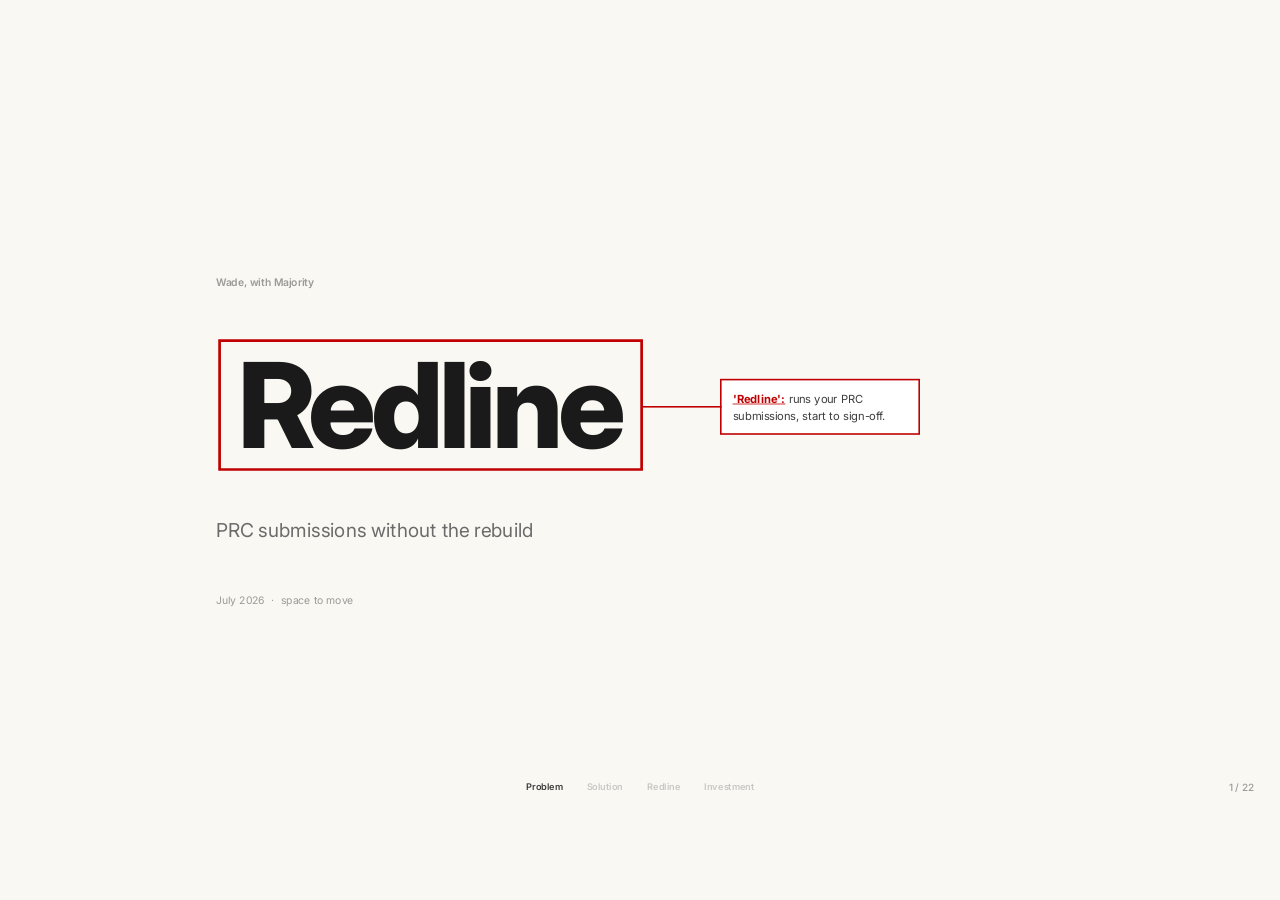
==== commit e1a2506f: "v11: new slide 11, the staged round (Frame 17) Deck studio view on the March storyboard submission: " ====
--- a/deck/index.html
+++ b/deck/index.html
@@ -7,7 +7,7 @@
 <link rel="preconnect" href="https://fonts.googleapis.com">
 <link rel="preconnect" href="https://fonts.gstatic.com" crossorigin>
 <link href="https://fonts.googleapis.com/css2?family=Inter:wght@400;500;600;700;800&display=swap" rel="stylesheet">
-<link rel="stylesheet" href="styles.css?v=11">
+<link rel="stylesheet" href="styles.css?v=12">
 </head>
 <body>
 <svg style="display:none" xmlns="http://www.w3.org/2000/svg">
@@ -480,6 +480,108 @@
   </div>
 </section>
 
+<!-- 11 · Implement changes, staged (new) -->
+<section class="ds" data-sec="Redline" data-noexport="1">
+  <span class="chap">03 · The round</span>
+  <div class="inner split">
+    <div class="stext">
+      <h2 style="font-size:30px">Implement changes, with or without AI.</h2>
+      <p class="lead">Every change arrives staged: the caption, the response, even the artwork. Apply it with the editor, or make it yourself. Either way it's tracked.</p>
+    </div>
+    <div class="sright">
+      <div class="crop asm" style="width:1030px">
+        <div class="cropbar"><span></span><span></span><span></span><em>Redline · Deck studio · US-UNBC-3951 · C4TC Up to Date storyboards</em></div>
+        <div class="app slim">
+        <nav class="appnav">
+          <div class="applogo">Redline</div>
+          <a><svg class="ic"><use href="#i-grid"/></svg>Home</a>
+          <a><svg class="ic"><use href="#i-inbox"/></svg>Submissions</a>
+          <a><svg class="ic"><use href="#i-check"/></svg>Worklist</a>
+          <a><svg class="ic"><use href="#i-folder"/></svg>Clients</a>
+          <a><svg class="ic"><use href="#i-cal"/></svg>Calendar</a>
+          <div class="navdiv"></div>
+          <div class="navsub"><b>US-UNBC-3951</b><small>C4TC Up to Date storyboards · Round 1 reconcile</small></div>
+          <a class="sub cur">Deck studio</a>
+          <a class="sub">Pre-read</a>
+          <a class="sub">Comments</a>
+          <a class="sub">Responses</a>
+          <a class="sub">Checklist</a>
+          <a class="sub">Rounds</a>
+          <div class="appuser"><b>NC</b>Nikki Crump</div>
+        </nav>
+        <div class="appmain">
+        <div class="edhead2"><span class="crumb">US-UNBC-3951_HIV PrEP_C4TC_Up to Date_Longform_Storyboards_March 2026</span><span class="avstack"><span class="av pu">DR</span><span class="av bl">MK</span><span class="av gr">SO</span></span><span class="cbtn">Share</span><span class="cbtn dark">Comment</span></div>
+        <div class="gtool">
+          <span class="gmenus"><svg width="11" height="11" viewBox="0 0 24 24" fill="none" stroke="currentColor" stroke-width="2.5" stroke-linecap="round" stroke-linejoin="round"><path d="m21 21-4.34-4.34"/><circle cx="11" cy="11" r="8"/></svg>Menus</span>
+          <span class="gbtn"><svg width="14" height="14" viewBox="0 0 24 24" fill="none" stroke="currentColor" stroke-width="2.5" stroke-linecap="round" stroke-linejoin="round"><path d="M5 12h14"/><path d="M12 5v14"/></svg></span>
+          <span class="gbtn"><svg width="13" height="13" viewBox="0 0 24 24" fill="none" stroke="currentColor" stroke-width="2.5" stroke-linecap="round" stroke-linejoin="round"><rect width="18" height="18" x="3" y="3" rx="2"/><path d="M8 12h8"/><path d="M12 8v8"/></svg></span>
+          <span class="gbtn"><svg width="13" height="13" viewBox="0 0 24 24" fill="none" stroke="currentColor" stroke-width="2.5" stroke-linecap="round" stroke-linejoin="round"><path d="M9 14 4 9l5-5"/><path d="M4 9h10.5a5.5 5.5 0 0 1 5.5 5.5a5.5 5.5 0 0 1-5.5 5.5H11"/></svg></span>
+          <span class="gbtn"><svg width="13" height="13" viewBox="0 0 24 24" fill="none" stroke="currentColor" stroke-width="2.5" stroke-linecap="round" stroke-linejoin="round"><path d="m15 14 5-5-5-5"/><path d="M20 9H9.5A5.5 5.5 0 0 0 4 14.5A5.5 5.5 0 0 0 9.5 20H13"/></svg></span>
+          <span class="gbtn"><svg width="13" height="13" viewBox="0 0 24 24" fill="none" stroke="currentColor" stroke-width="2.5" stroke-linecap="round" stroke-linejoin="round"><path d="M6 18H4a2 2 0 0 1-2-2v-5a2 2 0 0 1 2-2h16a2 2 0 0 1 2 2v5a2 2 0 0 1-2 2h-2"/><path d="M6 9V3a1 1 0 0 1 1-1h10a1 1 0 0 1 1 1v6"/><rect x="6" y="14" width="12" height="8" rx="1"/></svg></span>
+          <span class="gbtn"><svg width="13" height="13" viewBox="0 0 24 24" fill="none" stroke="currentColor" stroke-width="2.5" stroke-linecap="round" stroke-linejoin="round"><path d="m9 11-6 6v3h9l3-3"/><path d="m22 12-4.6 4.6a2 2 0 0 1-2.8 0l-5.2-5.2a2 2 0 0 1 0-2.8L14 4"/></svg></span>
+          <span class="gbtn"><svg width="13" height="13" viewBox="0 0 24 24" fill="none" stroke="currentColor" stroke-width="2.5" stroke-linecap="round" stroke-linejoin="round"><circle cx="11" cy="11" r="8"/><line x1="21" x2="16.65" y1="21" y2="16.65"/><line x1="11" x2="11" y1="8" y2="14"/><line x1="8" x2="14" y1="11" y2="11"/></svg></span>
+          <span class="gbtn wide">Fit<svg width="9" height="9" viewBox="0 0 24 24" fill="none" stroke="currentColor" stroke-width="2.5" stroke-linecap="round" stroke-linejoin="round"><path d="m6 9 6 6 6-6"/></svg></span>
+          <span class="gdiv"></span>
+          <span class="gbtn on"><svg width="12" height="12" viewBox="0 0 24 24" fill="currentColor" stroke="none"><path d="M5 5a2 2 0 0 1 3.008-1.728l11.997 6.998a2 2 0 0 1 .003 3.458l-12 7A2 2 0 0 1 5 19z"/></svg></span>
+          <span class="gbtn"><b style="font:700 12px/1 Arial;color:#5f6368">T<span style="font-size:8px">t</span></b></span>
+          <span class="gbtn"><svg width="13" height="13" viewBox="0 0 24 24" fill="none" stroke="currentColor" stroke-width="2.5" stroke-linecap="round" stroke-linejoin="round"><circle cx="12" cy="12" r="10"/></svg></span>
+          <span class="gbtn wide"><svg width="14" height="14" viewBox="0 0 24 24" fill="none" stroke="currentColor" stroke-width="2.5" stroke-linecap="round" stroke-linejoin="round"><path d="M5 12h14"/></svg><svg width="9" height="9" viewBox="0 0 24 24" fill="none" stroke="currentColor" stroke-width="2.5" stroke-linecap="round" stroke-linejoin="round"><path d="m6 9 6 6 6-6"/></svg></span>
+          <span class="gbtn"><svg width="13" height="13" viewBox="0 0 24 24" fill="none" stroke="currentColor" stroke-width="2.5" stroke-linecap="round" stroke-linejoin="round"><path d="M21.174 6.812a1 1 0 0 0-3.986-3.987L3.842 16.174a2 2 0 0 0-.5.83l-1.321 4.352a.5.5 0 0 0 .623.622l4.353-1.32a2 2 0 0 0 .83-.497z"/><path d="m15 5 4 4"/></svg></span>
+          <span class="gbtn"><svg width="13" height="13" viewBox="0 0 24 24" fill="none" stroke="currentColor" stroke-width="2.5" stroke-linecap="round" stroke-linejoin="round"><path d="M21 5H3"/><path d="M15 12H3"/><path d="M17 19H3"/></svg></span>
+          <span class="gbtn"><svg width="13" height="13" viewBox="0 0 24 24" fill="none" stroke="currentColor" stroke-width="2.5" stroke-linecap="round" stroke-linejoin="round"><path d="M3 5h18"/><path d="M3 12h18"/><path d="M3 19h18"/></svg></span>
+          <span class="gbtn"><svg width="13" height="13" viewBox="0 0 24 24" fill="none" stroke="currentColor" stroke-width="2.5" stroke-linecap="round" stroke-linejoin="round"><path d="M9 17H7A5 5 0 0 1 7 7h2"/><path d="M15 7h2a5 5 0 1 1 0 10h-2"/><line x1="8" x2="16" y1="12" y2="12"/></svg></span>
+          <span class="gbtn"><svg width="13" height="13" viewBox="0 0 24 24" fill="none" stroke="currentColor" stroke-width="2.5" stroke-linecap="round" stroke-linejoin="round"><path d="M22 17a2 2 0 0 1-2 2H6.828a2 2 0 0 0-1.414.586l-2.202 2.202A.71.71 0 0 1 2 21.286V5a2 2 0 0 1 2-2h16a2 2 0 0 1 2 2z"/><path d="M12 8v6"/><path d="M9 11h6"/></svg></span>
+          <span class="gbtn wide"><svg width="12" height="12" viewBox="0 0 24 24" fill="none" stroke="currentColor" stroke-width="2.5" stroke-linecap="round" stroke-linejoin="round"><circle cx="19" cy="5" r="2"/><circle cx="5" cy="19" r="2"/><path d="M5 17A12 12 0 0 1 17 5"/></svg><svg width="9" height="9" viewBox="0 0 24 24" fill="none" stroke="currentColor" stroke-width="2.5" stroke-linecap="round" stroke-linejoin="round"><path d="m6 9 6 6 6-6"/></svg></span>
+          <span class="gbtn"><svg width="13" height="13" viewBox="0 0 24 24" fill="none" stroke="currentColor" stroke-width="2.5" stroke-linecap="round" stroke-linejoin="round"><path d="m16 13 5.223 3.482a.5.5 0 0 0 .777-.416V7.87a.5.5 0 0 0-.752-.432L16 10.5"/><rect x="2" y="6" width="14" height="12" rx="2"/></svg></span>
+          <span class="gtxt">Replace image</span>
+          <span class="gdiv"></span>
+          <span class="gtxt">Format options</span>
+        </div>
+        <div style="display:grid;grid-template-columns:88px 1fr 300px;flex:1;min-height:0;height:450px">
+          <div class="modrail" style="background:var(--paper);border-right:1px solid var(--hairline)">
+            <div class="thumb"><u>7 · Frames 13-14</u><s class="w8"></s><s class="w6"></s></div>
+            <div class="thumb"><u>8 · Frames 15-16</u><s class="w6"></s><s class="w8"></s></div>
+            <div class="thumb cur"><u>9 · Frame 17</u><s class="w8"></s><s class="w6"></s></div>
+            <div class="thumb"><u>10 · Frame 18</u><s class="w6"></s><s class="w4"></s></div>
+            <div class="thumb"><u>11 · Frames 19-20</u><s class="w6"></s><s class="w6"></s></div>
+          </div>
+          <div style="display:flex;align-items:center;justify-content:center;padding:20px;background:var(--paper);min-width:0">
+            <div class="sbpage" data-a="1">
+              <div class="sbhead"><b>Frame 17</b><span class="vchip">v2 · Round 1 reconcile</span></div>
+              <div class="sbframe"><img src="assets/provided/frame17-after.png" alt="Frame 17, revised artwork: Nicole packs a condom box into her bag"></div>
+              <p class="sbcap"><b>NICOLE:</b> Oh, when the thunder starts clapping, the cheeks tend to follow...and you're BOTH on top of your HIV and other STI prevention! Winning!</p>
+            </div>
+          </div>
+          <div class="gclist" style="border-radius:0;border:0;border-left:1px solid var(--hairline);box-shadow:none">
+            <div class="gcprog">
+              <b>Suggested changes<span>2 applied · 1 open</span></b>
+            </div>
+            <div class="gcrows" style="-webkit-mask-image:none;mask-image:none">
+              <div class="gcrow cur" data-a="2">
+                <div class="gck"><b>✓</b><p>Frame 17 artwork revised, condom box added to her bag</p></div>
+                <div class="gcrowmeta"><span class="chip chip-pink sm">Committee note</span></div>
+                <div class="gcbefore"><img src="assets/provided/frame17-before.png" alt="Frame 17 before revision"><small>Before</small></div>
+                <div class="gcsrc" data-a="3"><b>Source · Round 1 sticky</b>"Suggest adding to visual: maybe have her putting a box of condoms in her bag"</div>
+              </div>
+              <div class="gcrow" data-a="4">
+                <div class="gck"><b>✓</b><p>Dialogue updated to the accepted alt</p></div>
+                <div class="gcrowmeta"><span class="chip chip-blue sm">Medical</span></div>
+                <div class="gctrail"><em class="ok">Accept</em><span>→</span><em class="dis">Discuss</em><span>→</span><em class="ok">Accept</em></div>
+              </div>
+              <div class="gcrow pend">
+                <div class="gck"><svg class="icl" style="width:12px;height:12px;margin-top:2px;color:var(--faint)"><use href="#i-lclock"/></svg><p>Frame 4 text alt, held for marketing decision, both alts staged</p></div>
+                <div class="gcrowmeta"><span class="chip chip-yellow sm">Open decision</span></div>
+              </div>
+            </div>
+            <span class="gcbtn"><svg class="icl"><use href="#i-lspark"/></svg>Implement changes with the editor</span>
+          </div>
+        </div>
+        </div></div>
+      </div>
+    </div>
+  </div>
+</section>
+
 <!-- 14 · Track the feedback (was 15) -->
 <section class="ds" data-sec="Redline">
   <span class="chap">03 · The round</span>
@@ -916,6 +1018,6 @@
 <div class="dots" id="dots"></div>
 <div class="pageno" id="pageno"></div>
 </div>
-<script src="deck.js?v=11"></script>
+<script src="deck.js?v=12"></script>
 </body>
 </html>
--- a/deck/styles.css
+++ b/deck/styles.css
@@ -1037,3 +1037,21 @@
   .uistage{animation:none!important}
 }
 .subrnd{font-size:11.5px;font-weight:600;background:var(--pill-yellow-bg);color:var(--pill-yellow-tx);padding:2px 8px;border-radius:999px;white-space:nowrap}
+
+/* ---------- v11: staged-changes storyboard slide ---------- */
+.sbpage{position:relative;width:100%;max-width:500px;background:var(--surface);border:1px solid var(--hairline-2);box-shadow:0 12px 32px rgba(0,0,0,.08);padding:16px 16px 14px}
+.sbhead{display:flex;align-items:center;justify-content:space-between;margin-bottom:9px}
+.sbhead b{font-size:11px;font-weight:800;color:var(--ink-soft)}
+.vchip{background:var(--chrome);color:var(--muted);border-radius:999px;padding:2.5px 9px;font-size:9.5px;font-weight:600;white-space:nowrap}
+.sbframe{width:100%;aspect-ratio:16/9;overflow:hidden;border:1px solid var(--hairline-2);border-radius:3px;background:var(--paper)}
+.sbframe img{width:100%;height:100%;object-fit:cover;display:block}
+.sbcap{margin-top:9px;font-size:10px;line-height:1.55;color:var(--ink-2)}
+.sbcap b{font-weight:700}
+.gcbefore{display:flex;align-items:center;gap:9px;margin-top:2px}
+.gcbefore img{width:96px;aspect-ratio:16/9;object-fit:cover;border-radius:6px;border:1px solid var(--hairline-2);display:block}
+.gcbefore small{font-size:9.5px;color:var(--faint);font-weight:600}
+.gctrail{display:flex;align-items:center;gap:5px;font-size:9px;color:var(--faint)}
+.gctrail em{font-style:normal;border-radius:999px;padding:2px 8px;font-size:9.5px;font-weight:600}
+.gctrail em.ok{background:var(--pill-sage-bg);color:var(--pill-sage-tx)}
+.gctrail em.dis{background:var(--pill-yellow-bg);color:var(--pill-yellow-tx)}
+.gcrow.pend{opacity:.55}
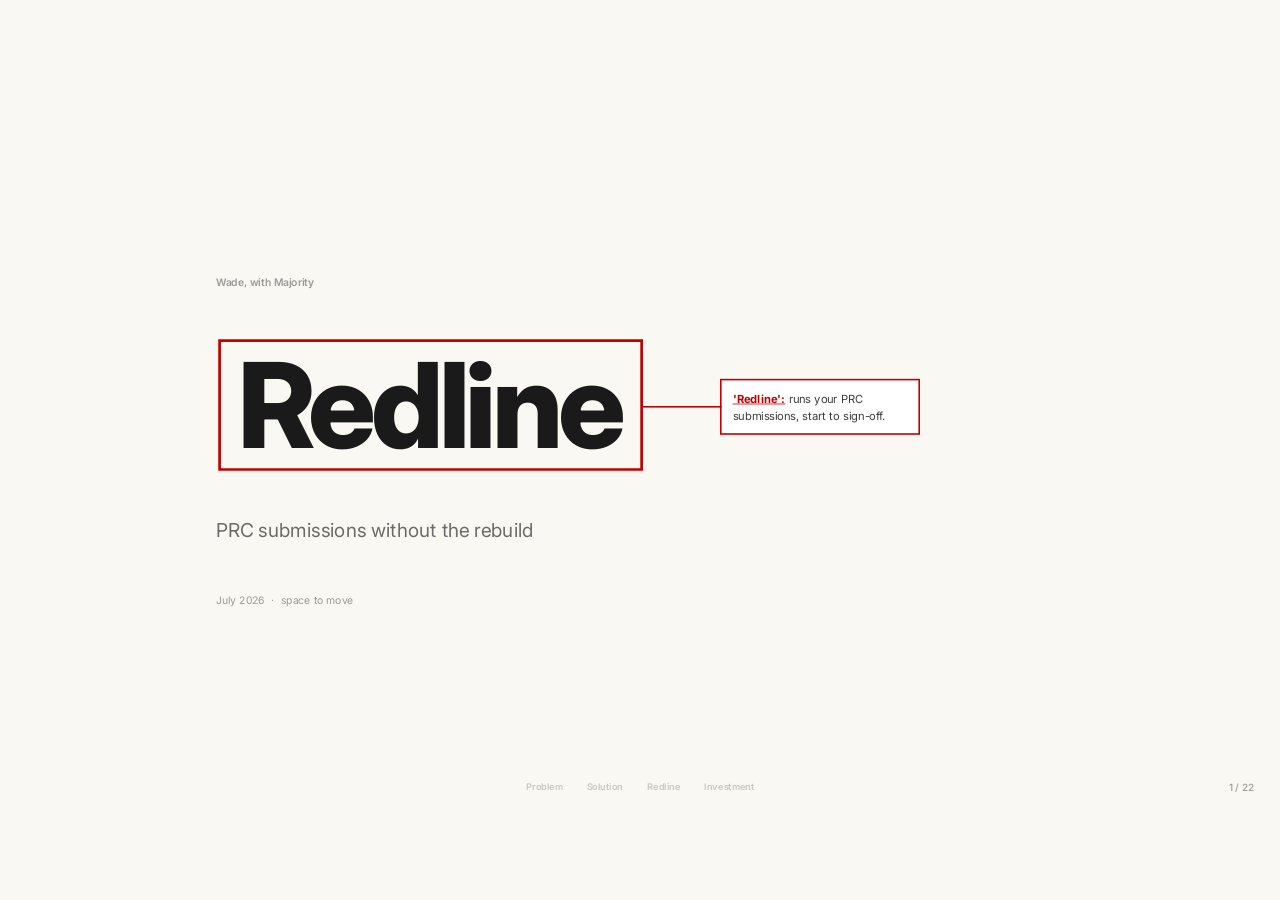
==== commit 79317853: "v11.3: no footer nav highlight on the cover" ====
--- a/deck/index.html
+++ b/deck/index.html
@@ -7,7 +7,7 @@
 <link rel="preconnect" href="https://fonts.googleapis.com">
 <link rel="preconnect" href="https://fonts.gstatic.com" crossorigin>
 <link href="https://fonts.googleapis.com/css2?family=Inter:wght@400;500;600;700;800&display=swap" rel="stylesheet">
-<link rel="stylesheet" href="styles.css?v=12">
+<link rel="stylesheet" href="styles.css?v=14">
 </head>
 <body>
 <svg style="display:none" xmlns="http://www.w3.org/2000/svg">
@@ -489,7 +489,7 @@
       <p class="lead">Every change arrives staged: the caption, the response, even the artwork. Apply it with the editor, or make it yourself. Either way it's tracked.</p>
     </div>
     <div class="sright">
-      <div class="crop asm" style="width:1030px">
+      <div class="crop asm sb11" style="width:1030px">
         <div class="cropbar"><span></span><span></span><span></span><em>Redline · Deck studio · US-UNBC-3951 · C4TC Up to Date storyboards</em></div>
         <div class="app slim">
         <nav class="appnav">
@@ -548,7 +548,7 @@
           <div style="display:flex;align-items:center;justify-content:center;padding:20px;background:var(--paper);min-width:0">
             <div class="sbpage" data-a="1">
               <div class="sbhead"><b>Frame 17</b><span class="vchip">v2 · Round 1 reconcile</span></div>
-              <div class="sbframe"><img src="assets/provided/frame17-after.png" alt="Frame 17, revised artwork: Nicole packs a condom box into her bag"></div>
+              <div class="sbframe"><img src="assets/provided/frame17-before.png" alt="Frame 17 artwork as submitted"><img class="after" src="assets/provided/frame17-after.png" alt="Frame 17, revised artwork: Nicole packs a condom box into her bag"><span class="sbwork"><i></i><em><svg class="icl" viewBox="0 0 24 24"><path d="M21 12a9 9 0 1 1-6.219-8.56"/></svg>Applying changes</em></span></div>
               <p class="sbcap"><b>NICOLE:</b> Oh, when the thunder starts clapping, the cheeks tend to follow...and you're BOTH on top of your HIV and other STI prevention! Winning!</p>
             </div>
           </div>
@@ -558,18 +558,15 @@
             </div>
             <div class="gcrows" style="-webkit-mask-image:none;mask-image:none">
               <div class="gcrow cur" data-a="2">
-                <div class="gck"><b>✓</b><p>Frame 17 artwork revised, condom box added to her bag</p></div>
-                <div class="gcrowmeta"><span class="chip chip-pink sm">Committee note</span></div>
+                <div class="gck"><span class="ckb"><svg class="icl box" viewBox="0 0 24 24"><rect width="18" height="18" x="3" y="3" rx="2"/></svg><svg class="icl done" viewBox="0 0 24 24"><rect width="18" height="18" x="3" y="3" rx="2"/><path d="m9 12 2 2 4-4"/></svg></span><p>Condom box added to her bag</p></div>
                 <div class="gcbefore"><img src="assets/provided/frame17-before.png" alt="Frame 17 before revision"><small>Before</small></div>
                 <div class="gcsrc" data-a="3"><b>Source · Round 1 sticky</b>"Suggest adding to visual: maybe have her putting a box of condoms in her bag"</div>
               </div>
               <div class="gcrow" data-a="4">
-                <div class="gck"><b>✓</b><p>Dialogue updated to the accepted alt</p></div>
-                <div class="gcrowmeta"><span class="chip chip-blue sm">Medical</span></div>
-                <div class="gctrail"><em class="ok">Accept</em><span>→</span><em class="dis">Discuss</em><span>→</span><em class="ok">Accept</em></div>
+                <div class="gck"><span class="ckb static"><svg class="icl box" viewBox="0 0 24 24"><rect width="18" height="18" x="3" y="3" rx="2"/></svg><svg class="icl done" viewBox="0 0 24 24"><rect width="18" height="18" x="3" y="3" rx="2"/><path d="m9 12 2 2 4-4"/></svg></span><p>Dialogue updated to the accepted alt</p></div>
               </div>
               <div class="gcrow pend">
-                <div class="gck"><svg class="icl" style="width:12px;height:12px;margin-top:2px;color:var(--faint)"><use href="#i-lclock"/></svg><p>Frame 4 text alt, held for marketing decision, both alts staged</p></div>
+                <div class="gck"><span class="ckb"><svg class="icl box" viewBox="0 0 24 24"><rect width="18" height="18" x="3" y="3" rx="2"/></svg></span><p>Frame 4 text alt, held for marketing decision, both alts staged</p></div>
                 <div class="gcrowmeta"><span class="chip chip-yellow sm">Open decision</span></div>
               </div>
             </div>
@@ -1018,6 +1015,6 @@
 <div class="dots" id="dots"></div>
 <div class="pageno" id="pageno"></div>
 </div>
-<script src="deck.js?v=12"></script>
+<script src="deck.js?v=15"></script>
 </body>
 </html>
--- a/deck/styles.css
+++ b/deck/styles.css
@@ -1050,8 +1050,31 @@
 .gcbefore{display:flex;align-items:center;gap:9px;margin-top:2px}
 .gcbefore img{width:96px;aspect-ratio:16/9;object-fit:cover;border-radius:6px;border:1px solid var(--hairline-2);display:block}
 .gcbefore small{font-size:9.5px;color:var(--faint);font-weight:600}
-.gctrail{display:flex;align-items:center;gap:5px;font-size:9px;color:var(--faint)}
-.gctrail em{font-style:normal;border-radius:999px;padding:2px 8px;font-size:9.5px;font-weight:600}
-.gctrail em.ok{background:var(--pill-sage-bg);color:var(--pill-sage-tx)}
-.gctrail em.dis{background:var(--pill-yellow-bg);color:var(--pill-yellow-tx)}
 .gcrow.pend{opacity:.55}
+
+/* slide 11 plays the change: before frame, editor click, model works ~5s, soft swap to after */
+.sb11 .sbframe{position:relative}
+.sb11 .sbframe .after{position:absolute;inset:0;opacity:0}
+.ds.on .sb11 .sbframe .after{animation:sbReveal 1.6s cubic-bezier(.22,1,.36,1) 7.3s both}
+.ds.on .sb11 .gcbtn{animation:btnPress .45s cubic-bezier(.22,1,.36,1) 1.8s both}
+.sb11 .vchip{opacity:0}
+.ds.on .sb11 .vchip{animation:sbReveal .5s ease 7.6s both}
+.sbwork{position:absolute;inset:0;opacity:0;background:rgba(252,251,247,.4);overflow:hidden;display:flex;align-items:center;justify-content:center}
+.ds.on .sb11 .sbwork{animation:sbWorkVis 5.1s linear 2.2s both}
+.sbwork i{position:absolute;inset:0;background:linear-gradient(105deg,transparent 42%,rgba(255,255,255,.8) 50%,transparent 58%);animation:sbSheen 1.25s linear infinite}
+.sbwork em{position:relative;font-style:normal;display:inline-flex;align-items:center;gap:6px;background:var(--surface);border:1px solid var(--hairline-2);border-radius:999px;padding:6px 13px;font-size:10.5px;font-weight:600;color:var(--ink-soft);box-shadow:0 6px 18px rgba(0,0,0,.1)}
+.sbwork em .icl{width:12px;height:12px;animation:sbSpin 1s linear infinite}
+.ckb{position:relative;width:13px;height:13px;flex-shrink:0;margin-top:2px}
+.ckb .icl{position:absolute;inset:0;width:13px;height:13px}
+.ckb .box{color:var(--faint)}
+.ckb .done{color:var(--pill-sage-tx);opacity:0}
+.ckb.static .box{opacity:0}
+.ckb.static .done{opacity:1}
+.ds.on .sb11 .gcrow.cur .ckb .done{animation:sbReveal .35s ease 8.9s both}
+.ds.on .sb11 .gcrow.cur .ckb .box{animation:sbHide .35s ease 8.9s both}
+@keyframes sbReveal{from{opacity:0}to{opacity:1}}
+@keyframes sbHide{from{opacity:1}to{opacity:0}}
+@keyframes sbWorkVis{0%{opacity:0}6%{opacity:1}94%{opacity:1}100%{opacity:0}}
+@keyframes sbSheen{from{transform:translateX(-100%)}to{transform:translateX(100%)}}
+@keyframes btnPress{0%,100%{transform:scale(1)}45%{transform:scale(.95)}}
+@keyframes sbSpin{from{transform:rotate(0)}to{transform:rotate(360deg)}}
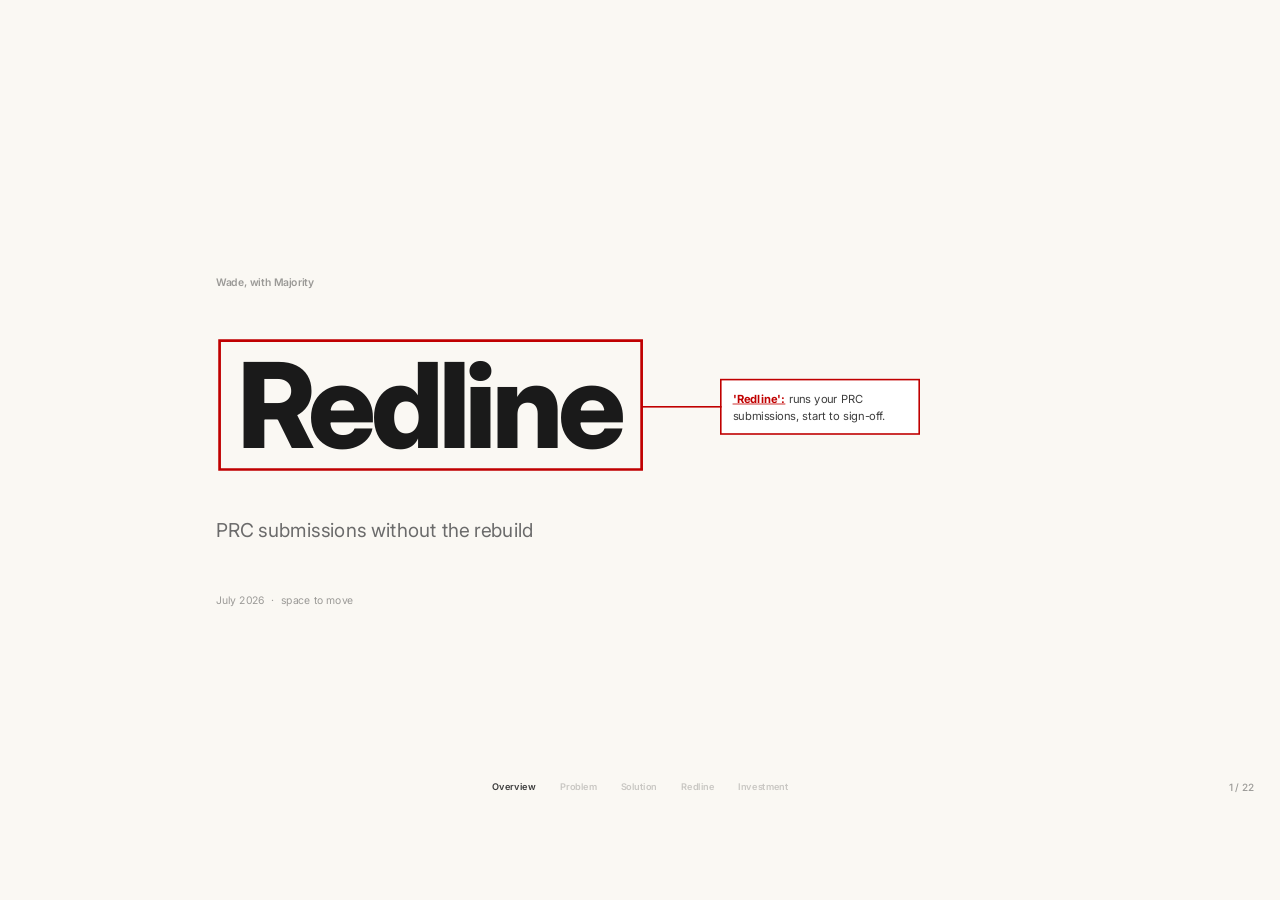
==== commit c3a0a97d: "v11.6: Overview footer stop covers the title and agenda slides" ====
--- a/deck/index.html
+++ b/deck/index.html
@@ -37,7 +37,7 @@
 <div id="stage">
 
 <!-- 1 · Cover -->
-<section class="ds" data-sec="Problem">
+<section class="ds" data-sec="Overview">
   <div class="inner cover">
     <p class="eyebrow" data-b="1">Wade, with Majority</p>
     <div class="wordwrap" data-b="2">
@@ -53,7 +53,7 @@
 </section>
 
 <!-- 2 · Agenda -->
-<section class="ds" data-sec="Problem">
+<section class="ds" data-sec="Overview">
   <div class="inner">
     <h2>Agenda</h2>
     <div class="agrows">
@@ -71,13 +71,13 @@
     <p class="kick">01 · The problem</p>
     <h2>What we're solving</h2>
     <div class="pslist">
-      <div class="psrow" data-b="1"><i>1</i><p>The storyboard is rebuilt by hand, beat for beat.</p></div>
-      <div class="psrow" data-b="2"><i>2</i><p>Every new format: how do we even submit this?</p></div>
-      <div class="psrow" data-b="3"><i>3</i><p>Days of box-by-box annotation on every deck.</p></div>
-      <div class="psrow" data-b="4"><i>4</i><p>The person annotating doesn't hold the knowledge.</p></div>
-      <div class="psrow" data-b="5"><i>5</i><p>Every sticky retyped into Veeva.</p></div>
-      <div class="psrow" data-b="6"><i>6</i><p>Changes are implemented from varying areas of feedback.</p></div>
-      <div class="psrow" data-b="7"><i>7</i><p>Endless iterations, manual work, and resubmissions.</p></div>
+      <div class="psrow" data-b="1"><i>1</i><p>Every submission is built and rebuilt by hand.</p></div>
+      <div class="psrow" data-b="2"><i>2</i><p>New formats cause ambiguity and friction.</p></div>
+      <div class="psrow" data-b="3"><i>3</i><p>Annotating and changing assets can take days, if not weeks.</p></div>
+      <div class="psrow" data-b="4"><i>4</i><p>The people reviewing, annotating, and creating all share different knowledge bases.</p></div>
+      <div class="psrow" data-b="5"><i>5</i><p>Differing areas of feedback lead to conflicting adjustments to the submission.</p></div>
+      <div class="psrow" data-b="6"><i>6</i><p>Changes are re-typed into Veeva manually.</p></div>
+      <div class="psrow" data-b="7"><i>7</i><p>Resubmissions trigger all of the issues above.</p></div>
     </div>
   </div>
 </section>
@@ -88,12 +88,12 @@
     <p class="kick">02 · The solution</p>
     <h2>Solved, one for one</h2>
     <div class="pslist sg">
-      <div class="psrow" data-b="1"><i>1</i><p>Redline builds the storyboard from the cut.</p></div>
+      <div class="psrow" data-b="1"><i>1</i><p>Redline builds the submission from your assets.</p></div>
       <div class="psrow" data-b="2"><i>2</i><p>Requirements are known before you build.</p></div>
-      <div class="psrow" data-b="3"><i>3</i><p>Annotations arrive drafted.</p></div>
-      <div class="psrow" data-b="4"><i>4</i><p>The knowledge lives in the system.</p></div>
-      <div class="psrow" data-b="5"><i>5</i><p>The Veeva package is ready to paste.</p></div>
-      <div class="psrow" data-b="6"><i>6</i><p>Every piece of feedback lands in one worklist.</p></div>
+      <div class="psrow" data-b="3"><i>3</i><p>Annotations arrive drafted, changes arrive staged.</p></div>
+      <div class="psrow" data-b="4"><i>4</i><p>Everyone works from one knowledge base.</p></div>
+      <div class="psrow" data-b="5"><i>5</i><p>Every piece of feedback lands in one worklist, conflicts surfaced.</p></div>
+      <div class="psrow" data-b="6"><i>6</i><p>The Veeva package is ready to paste.</p></div>
       <div class="psrow" data-b="7"><i>7</i><p>Fewer rounds. Shorter rounds.</p></div>
     </div>
   </div>
@@ -273,8 +273,6 @@
           <a class="sub">Pre-read</a>
           <a class="sub">Comments</a>
           <a class="sub">Responses</a>
-          <a class="sub">Checklist</a>
-          <a class="sub">Rounds</a>
           <div class="appuser"><b>NC</b>Nikki Crump</div>
         </nav>
         <div class="appmain">
@@ -362,8 +360,6 @@
           <a class="sub cur">Pre-read</a>
           <a class="sub">Comments</a>
           <a class="sub">Responses</a>
-          <a class="sub">Checklist</a>
-          <a class="sub">Rounds</a>
           <div class="appuser"><b>NC</b>Nikki Crump</div>
         </nav>
         <div class="appmain">
@@ -414,8 +410,6 @@
           <a class="sub">Pre-read</a>
           <a class="sub">Comments</a>
           <a class="sub">Responses</a>
-          <a class="sub">Checklist</a>
-          <a class="sub">Rounds</a>
           <div class="appuser"><b>NC</b>Nikki Crump</div>
         </nav>
         <div class="appmain">
@@ -505,8 +499,6 @@
           <a class="sub">Pre-read</a>
           <a class="sub">Comments</a>
           <a class="sub">Responses</a>
-          <a class="sub">Checklist</a>
-          <a class="sub">Rounds</a>
           <div class="appuser"><b>NC</b>Nikki Crump</div>
         </nav>
         <div class="appmain">
@@ -605,8 +597,6 @@
           <a class="sub">Pre-read</a>
           <a class="sub cur">Comments</a>
           <a class="sub">Responses</a>
-          <a class="sub">Checklist</a>
-          <a class="sub">Rounds</a>
           <div class="appuser"><b>NC</b>Nikki Crump</div>
         </nav>
         <div class="appmain">
@@ -656,8 +646,6 @@
           <a class="sub">Pre-read</a>
           <a class="sub">Comments</a>
           <a class="sub cur">Responses</a>
-          <a class="sub">Checklist</a>
-          <a class="sub">Rounds</a>
           <div class="appuser"><b>NC</b>Nikki Crump</div>
         </nav>
         <div class="appmain">
@@ -948,7 +936,7 @@
     <p class="kick">04 · Investment</p>
     <h2 style="font-size:44px">Build out</h2>
     <div class="planstats">
-      <div data-b="1"><b>6&ndash;8 weeks</b><p>To acceptance. Your team runs the acceptance criteria.</p></div>
+      <div data-b="1"><b>8&ndash;10 weeks</b><p>To acceptance. Your team runs the acceptance criteria.</p></div>
       <div data-b="2"><b>4 engineers</b><p>Dedicated for the build.</p></div>
       <div data-b="3"><b>2 designers</b><p>On the product and your asset families.</p></div>
     </div>
@@ -1015,6 +1003,6 @@
 <div class="dots" id="dots"></div>
 <div class="pageno" id="pageno"></div>
 </div>
-<script src="deck.js?v=15"></script>
+<script src="deck.js?v=16"></script>
 </body>
 </html>
